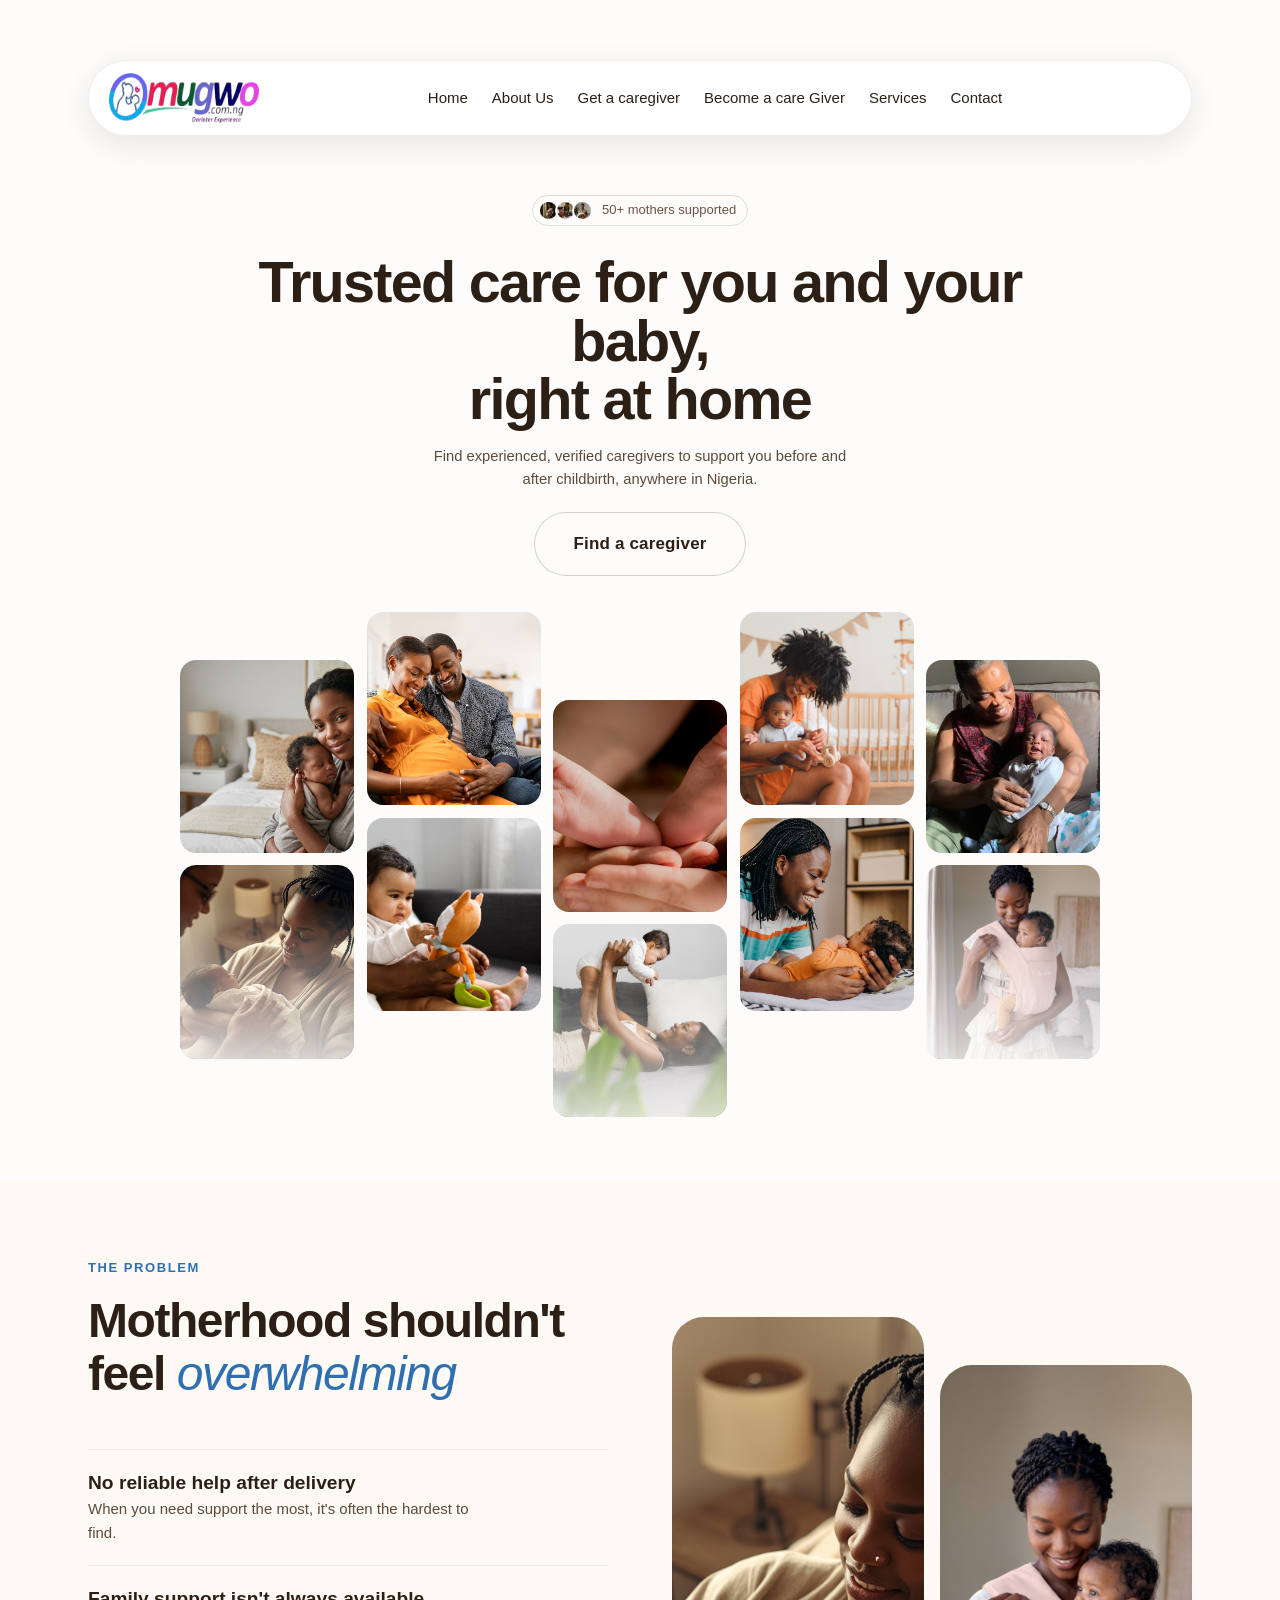
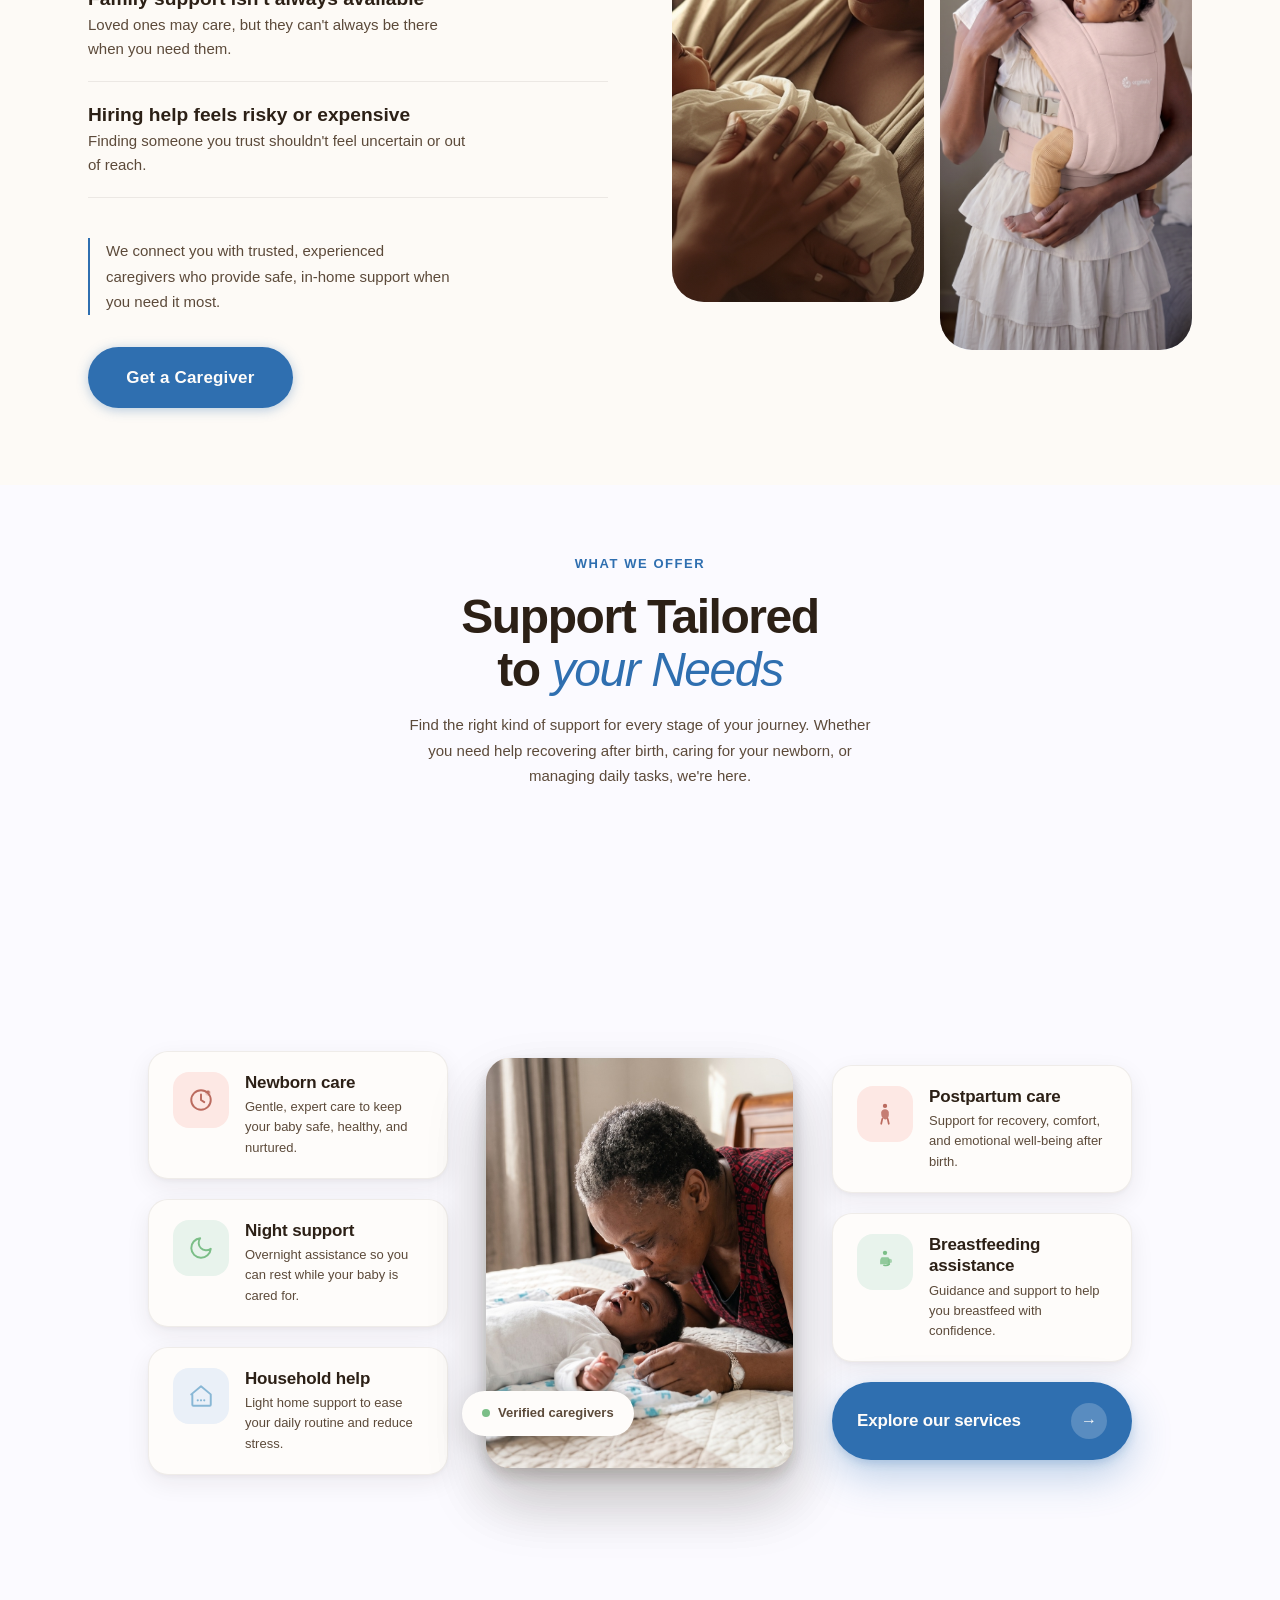
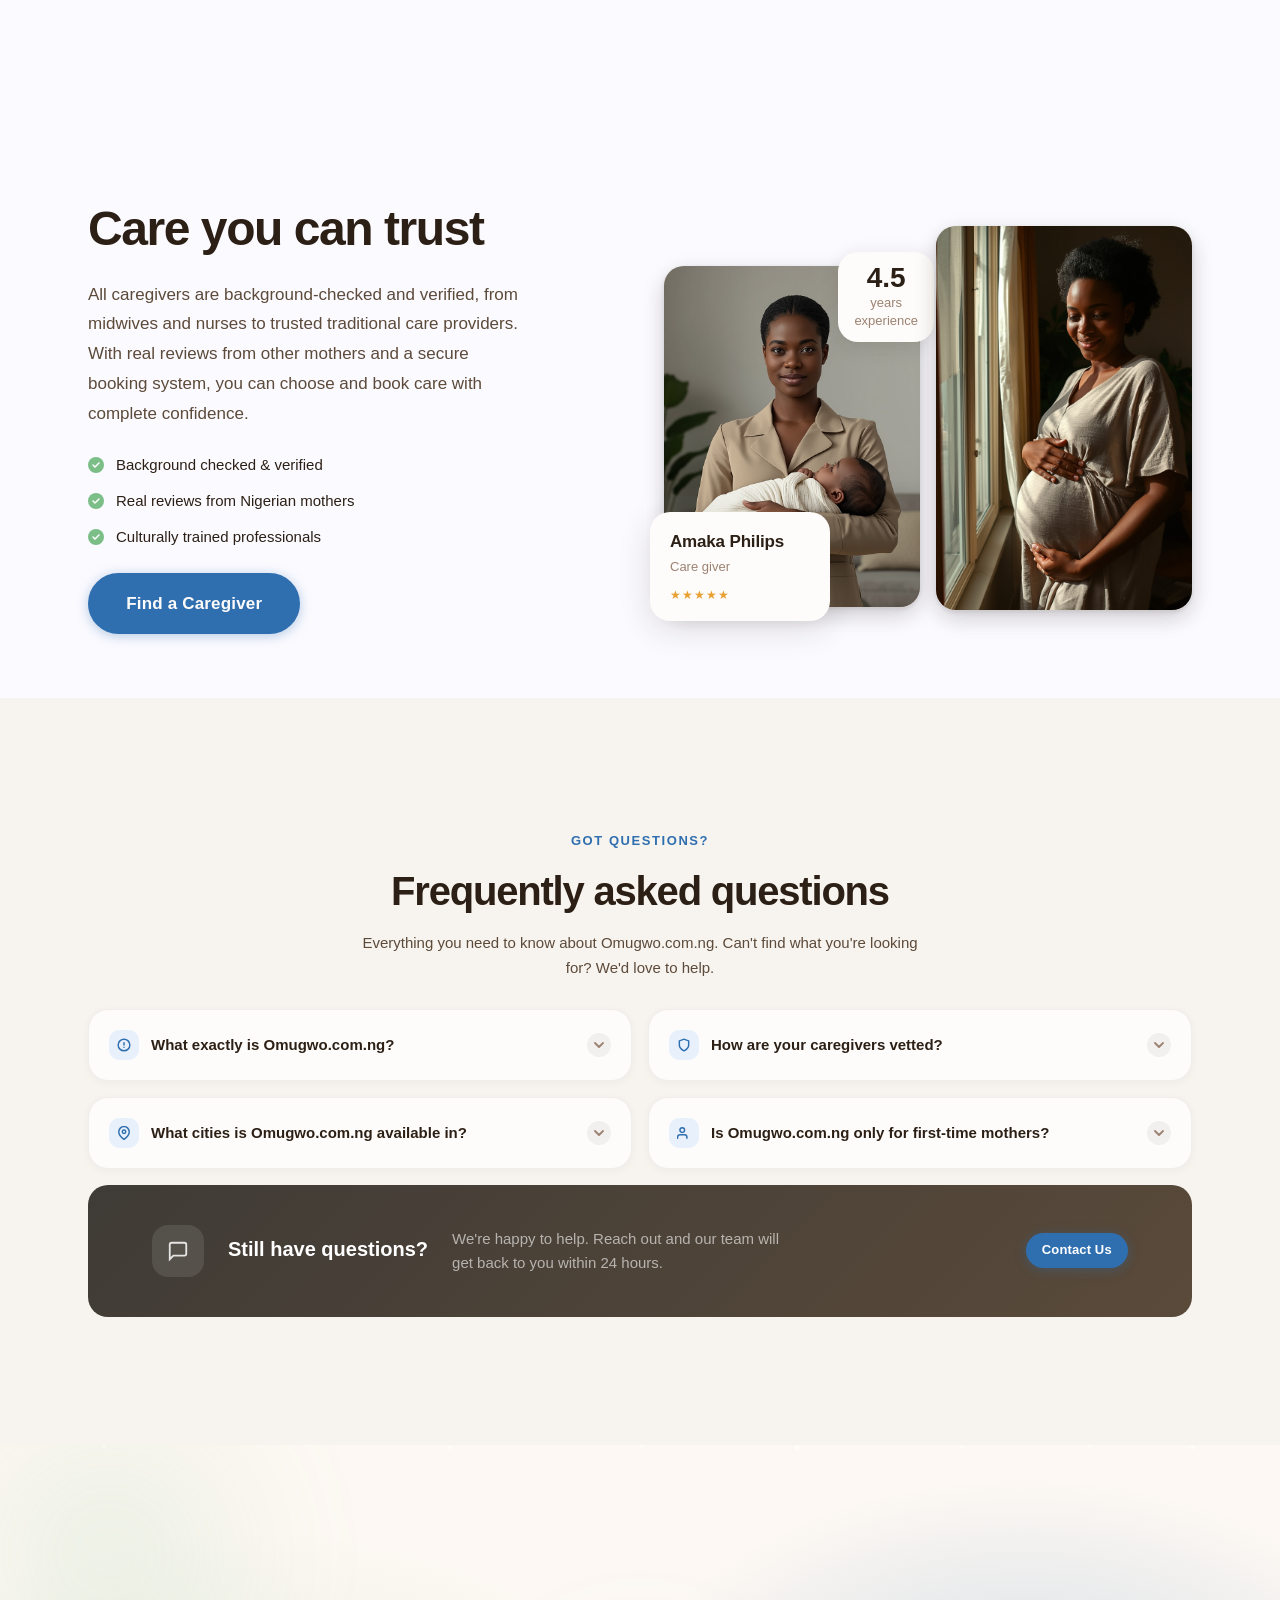
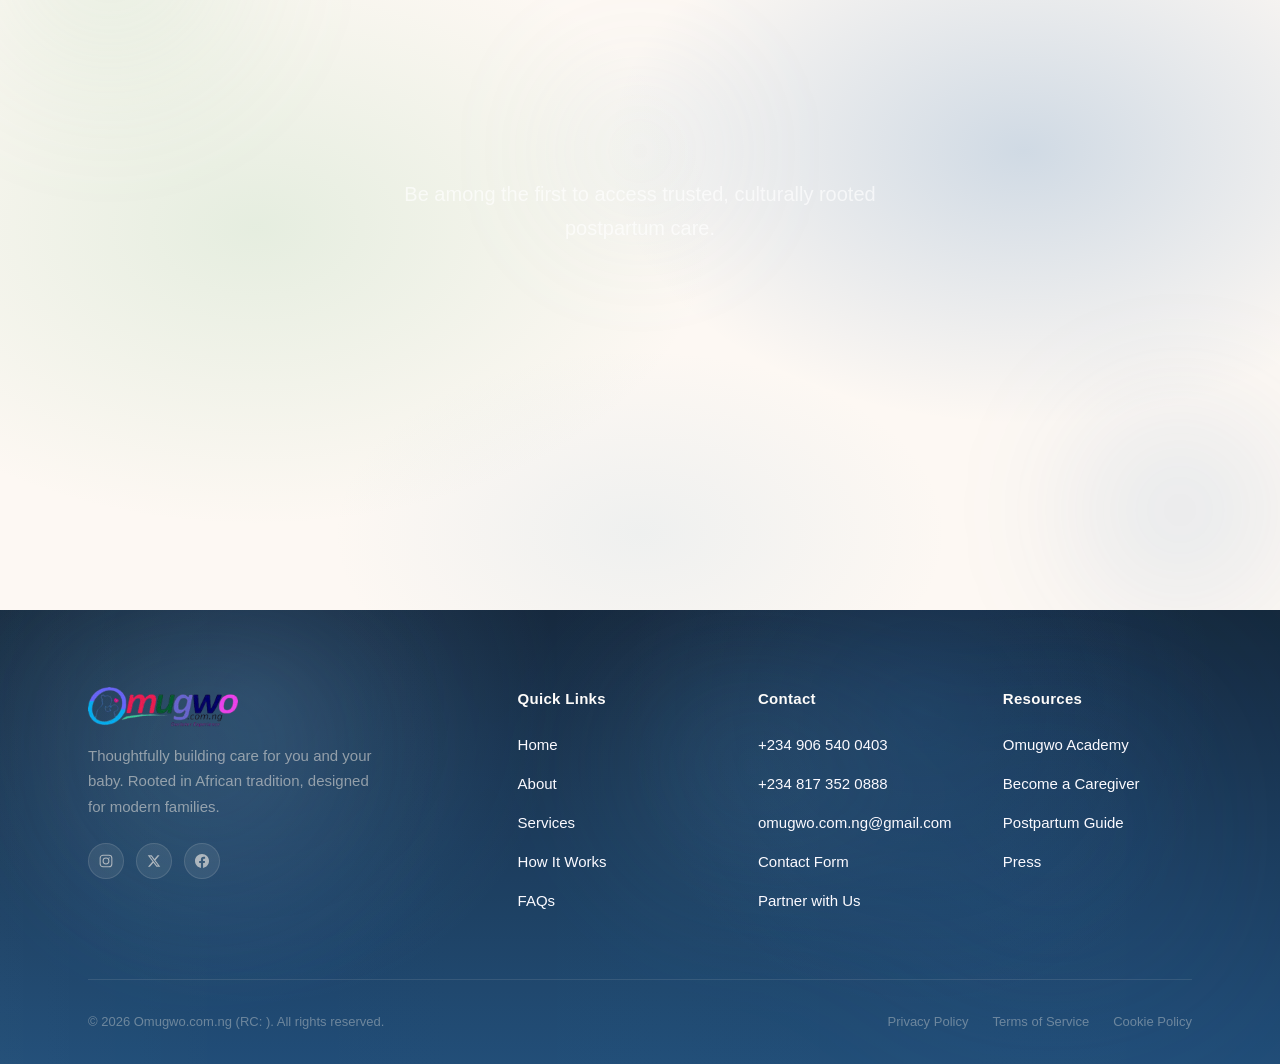
==== index.html @ b8b32320 "First deployment" ====
﻿<!DOCTYPE html>
<html lang="en">

<head>
  <meta charset="UTF-8">
  <meta name="viewport" content="width=device-width, initial-scale=1.0">
  <meta name="description"
    content="Omugwo.com.ng, Trusted postpartum care for Nigerian mothers. Find screened caregivers, access expert guidance, and receive the support you deserve after birth.">
  <title>Omugwo.com.ng, Trusted Postpartum Care, Right at Home</title>
  <link rel="stylesheet" href="css/style.css">
  <link rel="stylesheet" href="css/animations.css">
  <link rel="icon" type="image/svg+xml" href="assets\omugwofavicon-nobg.png">
</head>

<body>

  <!-- ============================================
     HERO, Full-bleed with floating pill nav
     ============================================ -->
  <section class="hero" id="home" aria-label="Hero">

    <!-- Floating pill navbar (lives inside hero) -->
    <nav class="nav" role="navigation" aria-label="Main navigation">
      <div class="container">
        <div class="nav__pill">

          <a href="index.html" class="nav__logo" aria-label="Omugwo.com.ng Home">
            <img src="assets\omugwologo-nobg.png" alt="" class="nav__logo-img" width="28" height="28">
          </a>
          <ul class="nav__links" role="list">
            <li><a href="index.html" class="nav__link">Home</a></li>
            <li><a href="about.html" class="nav__link">About Us</a></li>
            <li><a href="find-care.html" class="nav__link">Get a caregiver</a></li>
            <li><a href="caregiver.html" class="nav__link">Become a care Giver</a></li>
            <li><a href="services.html" class="nav__link">Services</a></li>
            <li><a href="contact.html" class="nav__link">Contact</a></li>
          </ul>
          
          <button class="nav__hamburger" aria-label="Toggle menu" aria-expanded="false">
            <span></span><span></span><span></span>
          </button>

        </div>
      </div>
    </nav>

    <!-- Mobile drawer -->
    <div class="nav__mobile" role="dialog" aria-label="Mobile navigation">
      <button class="nav__mobile-toggle" type="button" aria-label="Close menu">
        <span></span><span></span>
      </button>
      <a href="index.html" class="nav__mobile-logo" aria-label="Omugwo.com.ng Home">
        <img src="assets\omugwologo-nobg.png" alt="Omugwo.com.ng" class="nav__mobile-logo-img">
      </a>
      <ul role="list">
        <li><a href="index.html" class="nav__link">Home</a></li>
        <li><a href="about.html" class="nav__link">About Us</a></li>
        <li><a href="find-care.html" class="nav__link">Find Care</a></li>
        <li><a href="caregiver.html" class="nav__link">Become a care Giver</a></li>
        <li><a href="services.html" class="nav__link">Services</a></li>
        <li><a href="contact.html" class="nav__link">Contact</a></li>
      </ul>
      <div style="display:flex;flex-direction:column;gap:1rem;margin-top:auto;">
        <a href="find-care.html" class="btn btn--outline">Join Waitlist</a>
        <a href="find-care.html" class="btn btn--rust">Get Started</a>
      </div>
    </div>

    <!-- Hero copy and image collage -->
    <div class="hero__content">
      <div class="hero__trust reveal">
        <span class="hero__trust-avatars" aria-hidden="true">
          <img src="images/mother1.jpg" alt="">
          <img src="images/motherandchild1.jpg" alt="">
          <img src="images/midwife2.jpg" alt="">
        </span>
        <span>50+ mothers supported</span>
      </div>

      <h1 class="hero__headline reveal">
        Trusted care for you and your baby,<br>
        right at home
      </h1>

      <p class="hero__subtext reveal reveal-delay-1">
        Find experienced, verified caregivers to support you before and after childbirth, anywhere in Nigeria.
      </p>

      <div class="hero__actions reveal reveal-delay-2">
        <a href="find-care.html" class="btn btn--ghost-white btn--lg">Find a caregiver</a>
      </div>

      <div class="hero__collage reveal reveal-delay-3" aria-label="Omugwo care in action">
        <div class="hero__collage-column hero__collage-column--outer">
          <div class="hero__collage-card hero__collage-card--top">
            <img src="images/hero1.jpg" alt="Mother receiving support">
          </div>
          <div class="hero__collage-card hero__collage-card--fade">
            <img src="images/service3.jpg" alt="Newborn care">
          </div>
        </div>

        <div class="hero__collage-column">
          <div class="hero__collage-card">
            <img src="images/hero2.jpg" alt="Caregiver supporting a mother">
          </div>
          <div class="hero__collage-card">
            <img src="images/motherandchild2.jpg" alt="Mother and child at home">
          </div>
        </div>

        <div class="hero__collage-column hero__collage-column--centre">
          <div class="hero__collage-card hero__collage-card--main">
            <img src="images/hero3.jpg" alt="Mother with her caregiver">
          </div>
          <div class="hero__collage-card hero__collage-card--fade">
            <img src="images/motherandchild3.jpg" alt="Mother resting with her baby">
          </div>
        </div>

        <div class="hero__collage-column">
          <div class="hero__collage-card">
            <img src="images/hero4.jpg" alt="Caregiver offering guidance">
          </div>
          <div class="hero__collage-card">
            <img src="images/hero5.jpg" alt="Mother receiving postpartum care">
          </div>
        </div>

        <div class="hero__collage-column hero__collage-column--outer">
          <div class="hero__collage-card hero__collage-card--top">
            <img src="images/problem-4.jpg" alt="Mother and baby care">
          </div>
          <div class="hero__collage-card hero__collage-card--fade">
            <img src="images/problem-3.jpg" alt="Mother resting at home">
          </div>
        </div>
      </div>
    </div>

  </section>

  <!-- ============================================
     PROBLEM SECTION
     ============================================ -->
  <section class="problem" id="about" aria-label="The problem we solve">
    <div class="container">

      <div class="problem__inner">

        <!-- Left col: headline + pain points + CTA -->
        <div class="problem__left">
          <p class="problem__label reveal">The Problem</p>
          <h2 class="problem__headline reveal reveal-delay-1">
            Motherhood shouldn't feel <em>overwhelming</em>
          </h2>

          <ul class="problem__pain-list" role="list">
            <li class="problem__pain-item reveal reveal-delay-1">
              <div class="problem__pain-item-inner">
                <p class="problem__pain-title">No reliable help after delivery</p>
                <p class="problem__pain-text">When you need support the most, it's often the hardest to find.</p>
              </div>
            </li>
            <li class="problem__pain-item reveal reveal-delay-2">
              <div class="problem__pain-item-inner">
                <p class="problem__pain-title">Family support isn't always available</p>
                <p class="problem__pain-text">Loved ones may care, but they can't always be there when you need them.
                </p>
              </div>
            </li>
            <li class="problem__pain-item reveal reveal-delay-3">
              <div class="problem__pain-item-inner">
                <p class="problem__pain-title">Hiring help feels risky or expensive</p>
                <p class="problem__pain-text">Finding someone you trust shouldn't feel uncertain or out of reach.</p>
              </div>
            </li>
          </ul>

          <p class="problem__solution reveal reveal-delay-4">
            We connect you with trusted, experienced caregivers who provide safe, in-home support when you need it most.
          </p>

          <div class="reveal" style="margin-top: var(--space-8);">
            <a href="find-care.html" class="btn btn--primary btn--lg">Get a Caregiver</a>
          </div>
        </div>

        <!-- Right col: two portrait images side by side -->
        <div class="problem__images" aria-hidden="true">
          <div class="problem__img-wrap problem__img-wrap--1">
            <!--
            Replace with: <img src="images/problem-1.jpg" alt="" class="problem__img" />
            Photo tip: Mother with newborn, warm tones, portrait crop
          -->
            <div class="problem__img img-placeholder">
              <img src="images/service3.jpg" alt="" class="problem__img">
            </div>
          </div>
          <div class="problem__img-wrap problem__img-wrap--2">
            <!--
            Replace with: <img src="images/problem-2.jpg" alt="" class="problem__img" />
            Photo tip: Close-up of baby or caregiver, portrait crop
          -->
            <div class="problem__img img-placeholder">
              <img src="images/problem-3.jpg" alt="" class="problem__img">
            </div>
          </div>
        </div>

      </div>
    </div>
  </section>

  <!-- ============================================
     SERVICES SECTION, Sticky scroll reveal
     ============================================ -->
  <section class="svc" id="services" aria-label="Our services">

    <!-- Header scrolls away normally -->
    <div class="container">
      <div class="svc__header">
        <p class="svc__label reveal">What We Offer</p>
        <h2 class="svc__headline reveal reveal-delay-1">
          Support Tailored<br>to <em>your Needs</em>
        </h2>
        <p class="svc__subtext reveal reveal-delay-2">
          Find the right kind of support for every stage of your journey. Whether you need help recovering after birth,
          caring for your newborn, or managing daily tasks, we're here.
        </p>
      </div>
    </div>

    <!-- Sticky scroll zone, tall outer, pinned inner -->
    <div class="svc__scroll-outer">
      <div class="svc__scroll-inner">
        <div class="container">
          <div class="svc__body">

            <!-- Left service cards -->
            <div class="svc__col svc__col--left">

              <div class="svc-card" data-svc-index="1" style="--float-delay:0s; --float-duration:5.5s;">
                <div class="svc-card__icon-wrap" style="--icon-bg:#FDE8E4; --icon-color:#BB6B5F;">
                  <svg width="26" height="26" viewbox="0 0 24 24" fill="none" aria-hidden="true">
                    <circle cx="12" cy="12" r="9" stroke="currentColor" stroke-width="1.8"></circle>
                    <path d="M12 7v5l3 2" stroke="currentColor" stroke-width="1.8" stroke-linecap="round"
                      stroke-linejoin="round"></path>
                    <circle cx="18.5" cy="5.5" r="2.5" fill="currentColor" opacity="0.25"></circle>
                    <path d="M17.5 4.8c0-.6.4-1 1-1s1 .4 1 1-.4.8-1 .8" stroke="currentColor" stroke-width="1.2"
                      stroke-linecap="round"></path>
                  </svg>
                </div>
                <div class="svc-card__body">
                  <h3 class="svc-card__title">Newborn care</h3>
                  <p class="svc-card__text">Gentle, expert care to keep your baby safe, healthy, and nurtured.</p>
                </div>
              </div>

              <div class="svc-card" data-svc-index="3" style="--float-delay:1.2s; --float-duration:6.5s;">
                <div class="svc-card__icon-wrap" style="--icon-bg:#E8F3EC; --icon-color:#7BBE87;">
                  <svg width="26" height="26" viewbox="0 0 24 24" fill="none" aria-hidden="true">
                    <path d="M21 12.79A9 9 0 1 1 11.21 3 7 7 0 0 0 21 12.79z" stroke="currentColor" stroke-width="1.8"
                      stroke-linecap="round" stroke-linejoin="round"></path>
                  </svg>
                </div>
                <div class="svc-card__body">
                  <h3 class="svc-card__title">Night support</h3>
                  <p class="svc-card__text">Overnight assistance so you can rest while your baby is cared for.</p>
                </div>
              </div>

              <div class="svc-card" data-svc-index="5" style="--float-delay:0.6s; --float-duration:7s;">
                <div class="svc-card__icon-wrap" style="--icon-bg:#EAF0F8; --icon-color:#88B7D5;">
                  <svg width="26" height="26" viewbox="0 0 24 24" fill="none" aria-hidden="true">
                    <path d="M3 10.5L12 3l9 7.5V20a1 1 0 0 1-1 1H5a1 1 0 0 1-1-1V10.5z" stroke="currentColor"
                      stroke-width="1.8" stroke-linejoin="round"></path>
                    <circle cx="9" cy="16" r="1" fill="currentColor"></circle>
                    <circle cx="12" cy="16" r="1" fill="currentColor"></circle>
                    <circle cx="15" cy="16" r="1" fill="currentColor"></circle>
                  </svg>
                </div>
                <div class="svc-card__body">
                  <h3 class="svc-card__title">Household help</h3>
                  <p class="svc-card__text">Light home support to ease your daily routine and reduce stress.</p>
                </div>
              </div>

            </div>

            <!-- Centre image -->
            <div class="svc__centre" data-svc-index="0">
              <div class="svc__img-wrap">
                <!--
                Replace with: <img src="images/services-centre.jpg" alt="Mother holding newborn" class="svc__img" />
              -->
                <div class="svc__img img-placeholder">
                  <img src="images/service2.jpg" alt="Mother holding newborn" class="svc__img">
                </div>
                <div class="svc__badge svc__badge--bottom" aria-hidden="true">
                  <span class="svc__badge-dot"></span>
                  <span class="svc__badge-label">Verified caregivers</span>
                </div>
              </div>
            </div>

            <!-- Right service cards -->
            <div class="svc__col svc__col--right">

              <div class="svc-card" data-svc-index="2" style="--float-delay:0.4s; --float-duration:6s;">
                <div class="svc-card__icon-wrap" style="--icon-bg:#FDE8E4; --icon-color:#BB6B5F;">
                  <svg width="26" height="26" viewbox="0 0 24 24" fill="none" aria-hidden="true">
                    <circle cx="12" cy="4.5" r="2" fill="currentColor"></circle>
                    <path d="M12 7.5c-2 0-3.5 1.2-3.5 3v1.5c0 2.5 1.5 4.5 3.5 5s3.5-2 3.5-4.5V10.5c0-1.8-1.5-3-3.5-3z"
                      fill="currentColor" opacity="0.85"></path>
                    <path d="M9.5 16.5 8.5 21M14.5 16.5 15.5 21" stroke="currentColor" stroke-width="1.6"
                      stroke-linecap="round"></path>
                  </svg>
                </div>
                <div class="svc-card__body">
                  <h3 class="svc-card__title">Postpartum care</h3>
                  <p class="svc-card__text">Support for recovery, comfort, and emotional well-being after birth.</p>
                </div>
              </div>

              <div class="svc-card" data-svc-index="4" style="--float-delay:1.8s; --float-duration:5.8s;">
                <div class="svc-card__icon-wrap" style="--icon-bg:#E8F3EC; --icon-color:#7BBE87;">
                  <svg width="26" height="26" viewbox="0 0 24 24" fill="none" aria-hidden="true">
                    <circle cx="12" cy="3.5" r="2" fill="currentColor"></circle>
                    <path d="M9 7.5c0 0-1.5 1-1.5 3.5v3h9V11c0-2.5-1.5-3.5-1.5-3.5H9z" fill="currentColor"
                      opacity="0.8"></path>
                    <circle cx="16.5" cy="11" r="2" fill="currentColor" opacity="0.6"></circle>
                    <path d="M16 14c-1 1-3 1.5-5 1" stroke="currentColor" stroke-width="1.5" stroke-linecap="round">
                    </path>
                  </svg>
                </div>
                <div class="svc-card__body">
                  <h3 class="svc-card__title">Breastfeeding assistance</h3>
                  <p class="svc-card__text">Guidance and support to help you breastfeed with confidence.</p>
                </div>
              </div>

              <!-- CTA card -->
              <div class="svc-card svc-card--cta" data-svc-index="6" style="--float-delay:0.9s; --float-duration:6.2s;">
                <a href="services.html" class="svc-card__cta-link">
                  <span class="svc-card__cta-text">Explore our services</span>
                  <span class="svc-card__cta-arrow" aria-hidden="true">→</span>
                </a>
              </div>

            </div>

          </div>
        </div>
      </div>
    </div>

  </section>

  <!-- ============================================
     TRUST SECTION
     ============================================ -->
  <section class="trust" aria-label="Care you can trust">
    <div class="container">
      <div class="trust__inner">

        <!-- Left: text -->
        <div class="trust__left">
          <h2 class="trust__headline reveal">
            Care you can trust
          </h2>
          <p class="trust__text reveal reveal-delay-1">
            All caregivers are background-checked and verified, from midwives and nurses to trusted traditional care
            providers. With real reviews from other mothers and a secure booking system, you can choose and book care
            with complete confidence.
          </p>
          <div class="trust__checks reveal reveal-delay-2">
            <div class="trust__check">
              <span class="trust__check-icon" aria-hidden="true">
                <svg width="16" height="16" viewbox="0 0 16 16" fill="none">
                  <circle cx="8" cy="8" r="8" fill="#7BBE87"></circle>
                  <path d="M5 8l2 2 4-4" stroke="#fff" stroke-width="1.5" stroke-linecap="round"
                    stroke-linejoin="round"></path>
                </svg>
              </span>
              Background checked &amp; verified
            </div>
            <div class="trust__check">
              <span class="trust__check-icon" aria-hidden="true">
                <svg width="16" height="16" viewbox="0 0 16 16" fill="none">
                  <circle cx="8" cy="8" r="8" fill="#7BBE87"></circle>
                  <path d="M5 8l2 2 4-4" stroke="#fff" stroke-width="1.5" stroke-linecap="round"
                    stroke-linejoin="round"></path>
                </svg>
              </span>
              Real reviews from Nigerian mothers
            </div>
            <div class="trust__check">
              <span class="trust__check-icon" aria-hidden="true">
                <svg width="16" height="16" viewbox="0 0 16 16" fill="none">
                  <circle cx="8" cy="8" r="8" fill="#7BBE87"></circle>
                  <path d="M5 8l2 2 4-4" stroke="#fff" stroke-width="1.5" stroke-linecap="round"
                    stroke-linejoin="round"></path>
                </svg>
              </span>
              Culturally trained professionals
            </div>
          </div>
          <div class="reveal reveal-delay-3">
            <a href="services.html" class="btn btn--primary btn--lg">Find a Caregiver</a>
          </div>
        </div>

        <!-- Right: two staggered portrait photos with floating cards -->
        <div class="trust__photos" aria-hidden="true">

          <!-- Image 1: tall, caregiver portrait, slightly lower -->
          <div class="trust__photo-wrap trust__photo-wrap--1 reveal">
            <!--
            Replace with: <img src="images/trust-caregiver.jpg" alt="" class="trust__photo" />
            Ideal: close portrait of a smiling caregiver, warm neutral background
          -->
            <div class="trust__photo img-placeholder">
              <img src="images/midwife2.jpg" alt="" class="trust__photo">
            </div>

            <!-- Experience badge, top right corner -->
            <div class="trust__badge trust__badge--exp">
              <span class="trust__badge-num">4.5</span>
              <span class="trust__badge-line">years</span>
              <span class="trust__badge-line">experience</span>
            </div>

            <!-- Name card, bottom -->
            <div class="trust__name-card">
              <p class="trust__name-card-name">Amaka Philips</p>
              <p class="trust__name-card-role">Care giver</p>
              <div class="trust__name-card-stars" aria-label="5 stars">★★★★★</div>
            </div>
          </div>

          <!-- Image 2: shorter, mother portrait, slightly higher, offset right -->
          <div class="trust__photo-wrap trust__photo-wrap--2 reveal reveal-delay-1">
            <!--
            Replace with: <img src="images/trust-mother.jpg" alt="" class="trust__photo" />
            Ideal: mother with newborn, warm bedroom/home setting
          -->
            <div class="trust__photo img-placeholder" style="background: linear-gradient(160deg, #D4C5B5, #B8A898);">
              <img src="images/mother1.jpg" alt="" class="trust__photo">
            </div>
          </div>

        </div>

      </div>
    </div>
  </section>

  <!-- ============================================
     FAQ SECTION
     ============================================ -->
  <section class="faq" id="faq" aria-label="Frequently asked questions">
    <div class="container">

      <div class="faq__header">
        <p class="faq__eyebrow reveal">Got Questions?</p>
        <h2 class="faq__headline reveal reveal-delay-1">Frequently asked questions</h2>
        <p class="faq__intro reveal reveal-delay-2">Everything you need to know about Omugwo.com.ng. Can't find what
          you're
          looking for? We'd love to help.</p>
      </div>

      <div class="faq__grid">

        <div class="faq__item reveal" role="listitem">
          <button class="faq__question" aria-expanded="false">
            <span class="faq__q-icon" aria-hidden="true">
              <svg width="14" height="14" viewbox="0 0 24 24" fill="none" stroke="currentColor" stroke-width="2.5"
                stroke-linecap="round">
                <circle cx="12" cy="12" r="10"></circle>
                <path d="M12 8v4M12 16h.01"></path>
              </svg>
            </span>
            <span>What exactly is Omugwo.com.ng?</span>
            <span class="faq__chevron" aria-hidden="true">
              <svg width="12" height="12" viewbox="0 0 12 12" fill="none">
                <path d="M2 4L6 8L10 4" stroke="currentColor" stroke-width="1.8" stroke-linecap="round"
                  stroke-linejoin="round"></path>
              </svg>
            </span>
          </button>
          <div class="faq__answer">
            <div class="faq__answer-inner">
              <p>Omugwo.com.ng is a marketplace platform connecting new mothers in Nigeria with vetted, trained
                postpartum
                caregivers. Drawing from the traditional Igbo practice, where family comes to support a new mother, we
                modernize and formalize that care for today's families.</p>
            </div>
          </div>
        </div>

        <div class="faq__item reveal reveal-delay-1" role="listitem">
          <button class="faq__question" aria-expanded="false">
            <span class="faq__q-icon" aria-hidden="true">
              <svg width="14" height="14" viewbox="0 0 24 24" fill="none" stroke="currentColor" stroke-width="2.5"
                stroke-linecap="round">
                <path d="M12 22s8-4 8-10V5l-8-3-8 3v7c0 6 8 10 8 10z"></path>
              </svg>
            </span>
            <span>How are your caregivers vetted?</span>
            <span class="faq__chevron" aria-hidden="true">
              <svg width="12" height="12" viewbox="0 0 12 12" fill="none">
                <path d="M2 4L6 8L10 4" stroke="currentColor" stroke-width="1.8" stroke-linecap="round"
                  stroke-linejoin="round"></path>
              </svg>
            </span>
          </button>
          <div class="faq__answer">
            <div class="faq__answer-inner">
              <p>All caregivers undergo background checks, identity verification, health screenings, and complete our
                Omugwo.com.ng Academy training programme. We assess cultural competency, newborn care skills, and
                emotional
                intelligence before any caregiver is listed.</p>
            </div>
          </div>
        </div>

        <div class="faq__item reveal reveal-delay-2" role="listitem">
          <button class="faq__question" aria-expanded="false">
            <span class="faq__q-icon" aria-hidden="true">
              <svg width="14" height="14" viewbox="0 0 24 24" fill="none" stroke="currentColor" stroke-width="2.5"
                stroke-linecap="round">
                <path d="M21 10c0 7-9 13-9 13s-9-6-9-13a9 9 0 0 1 18 0z"></path>
                <circle cx="12" cy="10" r="3"></circle>
              </svg>
            </span>
            <span>What cities is Omugwo.com.ng available in?</span>
            <span class="faq__chevron" aria-hidden="true">
              <svg width="12" height="12" viewbox="0 0 12 12" fill="none">
                <path d="M2 4L6 8L10 4" stroke="currentColor" stroke-width="1.8" stroke-linecap="round"
                  stroke-linejoin="round"></path>
              </svg>
            </span>
          </button>
          <div class="faq__answer">
            <div class="faq__answer-inner">
              <p>We are currently launching in Port Harcourt. Abuja and Lagos coming soon. 
                 Join the waitlist and select your city, we'll notify you the moment we expand to your area.</p>
            </div>
          </div>
        </div>

        <div class="faq__item reveal reveal-delay-1" role="listitem">
          <button class="faq__question" aria-expanded="false">
            <span class="faq__q-icon" aria-hidden="true">
              <svg width="14" height="14" viewbox="0 0 24 24" fill="none" stroke="currentColor" stroke-width="2.5"
                stroke-linecap="round">
                <path d="M17 21v-2a4 4 0 0 0-4-4H5a4 4 0 0 0-4 4v2"></path>
                <circle cx="9" cy="7" r="4"></circle>
              </svg>
            </span>
            <span>Is Omugwo.com.ng only for first-time mothers?</span>
            <span class="faq__chevron" aria-hidden="true">
              <svg width="12" height="12" viewbox="0 0 12 12" fill="none">
                <path d="M2 4L6 8L10 4" stroke="currentColor" stroke-width="1.8" stroke-linecap="round"
                  stroke-linejoin="round"></path>
              </svg>
            </span>
          </button>
          <div class="faq__answer">
            <div class="faq__answer-inner">
              <p>Not at all. Every mother deserves postpartum support. Our caregivers serve families welcoming their
                first child through their fifth, tailoring support to your specific situation.</p>
            </div>
          </div>
        </div>

        <!-- Contact CTA card -->
        <div class="faq__contact-card reveal reveal-delay-3">
          <div class="faq__contact-icon" aria-hidden="true">
            <svg width="22" height="22" viewbox="0 0 24 24" fill="none" stroke="currentColor" stroke-width="2"
              stroke-linecap="round">
              <path d="M21 15a2 2 0 0 1-2 2H7l-4 4V5a2 2 0 0 1 2-2h14a2 2 0 0 1 2 2z"></path>
            </svg>
          </div>
          <p class="faq__contact-title">Still have questions?</p>
          <p class="faq__contact-sub">We're happy to help. Reach out and our team will get back to you within 24 hours.
          </p>
          <a href="contact.html" class="btn btn--primary btn--sm">Contact Us</a>
        </div>

      </div>
    </div>
  </section>

  <!-- ============================================
     CTA SECTION
     ============================================ -->
  <section class="cta" id="waitlist" aria-label="Join the waitlist">
    <!-- Animated background layers -->
    <div class="cta__bg" aria-hidden="true"></div>
    <div class="cta__orb cta__orb--1" aria-hidden="true"></div>
    <div class="cta__orb cta__orb--2" aria-hidden="true"></div>
    <div class="cta__orb cta__orb--3" aria-hidden="true"></div>
    <!-- Floating particles -->
    <div class="cta__particles" aria-hidden="true">
      <span class="cta__particle"></span><span class="cta__particle"></span>
      <span class="cta__particle"></span><span class="cta__particle"></span>
      <span class="cta__particle"></span><span class="cta__particle"></span>
      <span class="cta__particle"></span><span class="cta__particle"></span>
    </div>

    <div class="container cta__inner">
      <p class="cta__subtext reveal reveal-delay-2">
        Be among the first to access trusted, culturally rooted postpartum care.
      </p>

    </div>
  </section>

  <!-- ============================================
     FOOTER
     ============================================ -->
  <footer class="footer" role="contentinfo">
    <div class="container">
      <div class="footer__top">
        <div class="footer__brand">
          <div class="footer__logo">
            <img src="assets\omugwologo-nobg.png" alt="" width="150" height="40" class="footer__logo-img">
            <span class="footer__logo-text"></span>
          </div>
          <p>Thoughtfully building care for you and your baby. Rooted in African tradition, designed for modern
            families.</p>
          <div class="footer__social" aria-label="Social media links">
            <a href="https://instagram.com/Omugwo.com.ng" class="footer__social-link" aria-label="Instagram"
              target="_blank" rel="noopener">
              <svg width="14" height="14" viewbox="0 0 24 24" fill="none" stroke="currentColor" stroke-width="1.8"
                stroke-linecap="round" stroke-linejoin="round">
                <rect x="2" y="2" width="20" height="20" rx="5"></rect>
                <circle cx="12" cy="12" r="5"></circle>
                <circle cx="17.5" cy="6.5" r="1" fill="currentColor" stroke="none"></circle>
              </svg>
            </a>
            <a href="https://twitter.com/Omugwo.com.ng" class="footer__social-link" aria-label="Twitter / X"
              target="_blank" rel="noopener">
              <svg width="14" height="14" viewbox="0 0 24 24" fill="currentColor">
                <path
                  d="M18.244 2.25h3.308l-7.227 8.26 8.502 11.24H16.17l-5.214-6.817L4.99 21.75H1.68l7.73-8.835L1.254 2.25H8.08l4.713 6.231zm-1.161 17.52h1.833L7.084 4.126H5.117z">
                </path>
              </svg>
            </a>
            <a href="https://facebook.com/Omugwo.com.ng" class="footer__social-link" aria-label="Facebook"
              target="_blank" rel="noopener">
              <svg width="14" height="14" viewbox="0 0 24 24" fill="currentColor">
                <path
                  d="M24 12.073c0-6.627-5.373-12-12-12s-12 5.373-12 12c0 5.99 4.388 10.954 10.125 11.854v-8.385H7.078v-3.47h3.047V9.43c0-3.007 1.792-4.669 4.533-4.669 1.312 0 2.686.235 2.686.235v2.953H15.83c-1.491 0-1.956.925-1.956 1.874v2.25h3.328l-.532 3.47h-2.796v8.385C19.612 23.027 24 18.062 24 12.073z">
                </path>
              </svg>
            </a>
          </div>
        </div>
        <div>
          <p class="footer__col-title">Quick Links</p>
          <ul class="footer__links" role="list">
            <li><a href="index.html" class="footer__link">Home</a></li>
            <li><a href="#about" class="footer__link">About</a></li>
            <li><a href="services.html" class="footer__link">Services</a></li>
            <li><a href="#how-it-works" class="footer__link">How It Works</a></li>
            <li><a href="#faq" class="footer__link">FAQs</a></li>
          </ul>
        </div>

        <div>
          <p class="footer__col-title">Contact</p>
          <ul class="footer__links" role="list">
            <li><a href="tel:+2349065400403" class="footer__link">+234 906 540 0403</a></li>
            <li><a href="tel:+234 817 352 0888" class="footer__link">+234 817 352 0888</a></li>
            <li><a href="mailto:omugwo.com.ng@gmail.com" class="footer__link">omugwo.com.ng@gmail.com</a></li>
            <li><a href="contact.html" class="footer__link">Contact Form</a></li>
            <li><a href="contact.html" class="footer__link">Partner with Us</a></li>
          </ul>
        </div>

        <div>
          <p class="footer__col-title">Resources</p>
          <ul class="footer__links" role="list">
            <li><a href="coming-soon.html" class="footer__link">Omugwo Academy</a></li>
            <li><a href="caregiver.html" class="footer__link">Become a Caregiver</a></li>
            <li><a href="services.html" class="footer__link">Postpartum Guide</a></li>
            <li><a href="coming-soon.html" class="footer__link">Press</a></li>
          </ul>
        </div>

      </div>

      <div class="footer__bottom">
        <p class="footer__copy">&copy; 2026 Omugwo.com.ng (RC: ). All rights reserved.</p>
        <nav class="footer__legal" aria-label="Legal">
          <a href="coming-soon.html">Privacy Policy</a>
          <a href="coming-soon.html">Terms of Service</a>
          <a href="coming-soon.html">Cookie Policy</a>
        </nav>
      </div>
    </div>
  </footer>

  <script src="js/main.js"></script>
</body>

</html>
---- css/style.css ----
/* ============================================
   Omugwo.com.ng — Design System & Global Styles
   ============================================ */

@import url("../css2");

/* ── Tokens ── */
:root {
  /* Brand Colors */
  --rust: #2f6fb0;
  --rust-light: #5b91c5;
  --rust-dark: #24537f;
  --rust-pale: #e8f1fb;
  --rust-muted: #b9d0e5;

  --sage: #7a9e7e;
  --sage-light: #a8c5ac;
  --sage-pale: #edf3ee;

  --earth: #2c2016;
  --earth-mid: #4a3728;
  --earth-soft: #6b5244;

  --cream: #fdf8f3;
  --cream-dark: #f5ede3;
  --white: #fefcfa;

  --text-primary: #1e1510;
  --text-secondary: #5c4a3a;
  --text-muted: #9c8272;
  --text-on-dark: #fdf5ec;

  /* Type Scale */
  --font-display: "Inter", -apple-system, sans-serif;
  --font-display2: "Inter", -apple-system, sans-serif;
  --font-body: "Inter", -apple-system, sans-serif;

  --text-xs: clamp(0.75rem, 1.5vw, 0.813rem);
  --text-sm: clamp(0.875rem, 1.8vw, 0.938rem);
  --text-base: clamp(1rem, 2vw, 1.063rem);
  --text-md: clamp(1.125rem, 2.2vw, 1.25rem);
  --text-lg: clamp(1.25rem, 2.5vw, 1.5rem);
  --text-xl: clamp(1.5rem, 3vw, 2rem);
  --text-2xl: clamp(2rem, 3.5vw, 2.5rem);
  --text-3xl: clamp(2.5rem, 5vw, 3.75rem);
  --text-4xl: clamp(3rem, 6vw, 5rem);

  /* Spacing */
  --space-1: 0.25rem;
  --space-2: 0.5rem;
  --space-3: 0.75rem;
  --space-4: 1rem;
  --space-5: 1.25rem;
  --space-6: 1.5rem;
  --space-8: 2rem;
  --space-10: 2.5rem;
  --space-12: 3rem;
  --space-16: 4rem;
  --space-20: 5rem;
  --space-24: 6rem;
  --space-32: 8rem;
  --space-40: 15rem;
  --space-50: 20rem;

  /* Radius */
  --radius-sm: 6px;
  --radius-md: 12px;
  --radius-lg: 20px;
  --radius-xl: 32px;
  --radius-oval: 70px;
  --radius-full: 9999px;

  /* Shadows */
  --shadow-sm:
    0 1px 3px rgba(44, 32, 22, 0.08), 0 1px 2px rgba(44, 32, 22, 0.04);
  --shadow-md:
    0 4px 16px rgba(44, 32, 22, 0.1), 0 2px 6px rgba(44, 32, 22, 0.06);
  --shadow-lg:
    0 12px 40px rgba(44, 32, 22, 0.12), 0 4px 12px rgba(44, 32, 22, 0.06);
  --shadow-xl:
    0 24px 64px rgba(44, 32, 22, 0.14), 0 8px 24px rgba(44, 32, 22, 0.08);

  /* Layout */
  --container: 1200px;
  --container-wide: 1400px;
  --page-gutter: clamp(1rem, 4vw, 3rem);
  --nav-height: 72px;

  /* Transitions */
  --ease-out-quart: cubic-bezier(0.25, 1, 0.5, 1);
  --ease-in-out: cubic-bezier(0.4, 0, 0.2, 1);
  --transition-fast: 150ms var(--ease-out-quart);
  --transition-base: 300ms var(--ease-out-quart);
  --transition-slow: 500ms var(--ease-out-quart);
}

/* ── Reset ── */
*,
*::before,
*::after {
  box-sizing: border-box;
  margin: 0;
  padding: 0;
}
html {
  scroll-behavior: smooth;
  -webkit-text-size-adjust: 100%;
  width: 100%;
  overflow-x: hidden;
}
body {
  font-family: var(--font-body);
  font-size: var(--text-base);
  color: var(--text-primary);
  background: var(--cream);
  line-height: 1.6;
  overflow-x: hidden;
  width: 100%;
}
img,
svg {
  display: block;
  max-width: 100%;
}
a {
  color: inherit;
  text-decoration: none;
}
button {
  cursor: pointer;
  border: none;
  background: none;
  font: inherit;
}
ul,
ol {
  list-style: none;
}
input,
textarea {
  font: inherit;
}

/* ── Utilities ── */
.container {
  width: 100%;
  max-width: var(--container);
  margin-inline: auto;
  padding-inline: var(--page-gutter);
}

.container--wide {
  max-width: var(--container-wide);
}

.sr-only {
  position: absolute;
  width: 1px;
  height: 1px;
  padding: 0;
  margin: -1px;
  overflow: hidden;
  clip: rect(0, 0, 0, 0);
  white-space: nowrap;
  border: 0;
}

/* ── Scroll animation base ── */
.reveal {
  opacity: 0;
  transform: translateY(28px);
  transition:
    opacity 0.7s var(--ease-out-quart),
    transform 0.7s var(--ease-out-quart);
}
.reveal.visible {
  opacity: 1;
  transform: translateY(0);
}
.reveal-delay-1 {
  transition-delay: 100ms;
}
.reveal-delay-2 {
  transition-delay: 200ms;
}
.reveal-delay-3 {
  transition-delay: 300ms;
}
.reveal-delay-4 {
  transition-delay: 400ms;
}

/* ============================================
   NAVIGATION — Floating pill style
   ============================================ */
.nav {
  position: absolute;
  top: var(--space-10);
  left: 0;
  right: 0;
  z-index: 100;
  transition: top 0.3s ease;
}
/* When hero is scrolled past, nav becomes fixed */
.nav.nav--fixed {
  position: fixed;
  top: var(--space-4);
}
.nav__pill {
  display: flex;
  align-items: center;
  justify-content: space-between;
  backdrop-filter: blur(12px) saturate(180%);
  -webkit-backdrop-filter: blur(12px) saturate(180%);
  background: rgba(255, 255, 255, 0.1);
  border-radius: var(--radius-full);
  padding: var(--space-3) var(--space-5);
  box-shadow: 0 4px 24px rgba(0, 0, 0, 0.08);
  transition: all 0.4s var(--ease-out-quart);
}

.nav.nav--fixed .nav__pill {
  background: rgba(253, 248, 243, 0.94);
  box-shadow: 0 8px 32px rgba(0, 0, 0, 0.12);
}

/* Content Sensitivity via mix-blend-mode */
.nav__logo,
.nav__links,
.nav__logo-text,
.nav__link {
  mix-blend-mode: normal;
  color: #ffffff !important;
}

.nav.nav--fixed:not(.nav--page) .nav__logo-text,
.nav.nav--fixed:not(.nav--page) .nav__link {
  color: var(--earth) !important;
}

.nav.nav--fixed.nav--page .nav__logo-text,
.nav.nav--fixed.nav--page .nav__link {
  color: var(--earth) !important;
}

/* .nav__logo-img {
  mix-blend-mode: diffenrence;
  filter: brightness(0) invert(1);
} */

.nav__logo {
  display: flex;
  align-items: center;
  gap: var(--space-2);
  flex-shrink: 0;
}
.nav__logo-img {
  width: 150px;
  height: 50px;
}
.nav__logo-text {
  font-family: var(--font-display);
  font-size: var(--text-md);
  font-weight: 600;
  color: var(--text-on-dark);
  letter-spacing: -0.02em;
}
.nav__links {
  display: flex;
  align-items: center;
  gap: var(--space-6);
  margin: 0 auto;
  padding: 0 var(--space-8);
}
.nav__link {
  font-size: var(--text-sm);
  font-weight: 500;
  transition: opacity var(--transition-fast);
  white-space: nowrap;
}
.nav__link:hover {
  opacity: 0.7;
}
.nav__actions {
  flex-shrink: 0;
}

.nav__hamburger {
  display: none;
  flex-direction: column;
  gap: 5px;
  padding: var(--space-2);
}
.nav__hamburger span {
  display: block;
  width: 22px;
  height: 2px;
  background: #fff;
  mix-blend-mode: difference;
  border-radius: var(--radius-full);
}
.nav__mobile {
  display: none;
  position: fixed;
  top: 0;
  left: 0;
  right: 0;
  bottom: 0;
  background: var(--cream);
  padding: var(--space-20) var(--space-6) var(--space-8);
  flex-direction: column;
  gap: var(--space-6);
  z-index: 99;
}
.nav__mobile.open {
  display: flex;
}

.nav__mobile .nav__link {
  color: var(--earth) !important;
}

.nav__mobile-logo {
  display: inline-flex;
  align-items: center;
  width: fit-content;
}

.nav__mobile-logo-img {
  width: 150px;
  height: auto;
}

.nav__mobile-toggle {
  position: absolute;
  top: var(--space-5);
  right: var(--space-5);
  width: 40px;
  height: 40px;
  display: grid;
  place-items: center;
  border-radius: var(--radius-full);
  background: var(--cream-dark);
}

.nav__mobile-toggle span {
  position: absolute;
  width: 20px;
  height: 2px;
  background: var(--earth);
  border-radius: var(--radius-full);
}

.nav__mobile-toggle span:first-child {
  transform: rotate(45deg);
}

.nav__mobile-toggle span:last-child {
  transform: rotate(-45deg);
}

/* ============================================
   BUTTONS
   ============================================ */
.btn {
  display: inline-flex;
  align-items: center;
  gap: var(--space-2);
  padding: 0.75em 1.75em;
  border-radius: var(--radius-full);
  font-size: var(--text-sm);
  font-weight: 600;
  letter-spacing: 0.01em;
  transition:
    transform var(--transition-fast),
    box-shadow var(--transition-fast),
    background var(--transition-fast);
  white-space: nowrap;
}
.btn:hover {
  transform: translateY(-1px);
}
.btn--primary {
  background: var(--rust);
  color: var(--white);
  box-shadow: 0 2px 12px rgba(47, 111, 176, 0.35);
}
.btn--primary:hover {
  background: var(--rust-dark);
  box-shadow: 0 4px 20px rgba(47, 111, 176, 0.45);
}
.btn--outline {
  background: transparent;
  color: var(--rust);
  border: 1.5px solid var(--rust);
}
.btn--earth {
  background: var(--earth);
  color: var(--text-on-dark);
}
.btn--lg {
  padding: 1em 2.25em;
  font-size: var(--text-base);
}
.btn--sm {
  padding: 0.55em 1.25em;
  font-size: var(--text-xs);
}

/* ============================================
   HERO — Full-bleed background image
   ============================================ */
.hero {
  position: relative;
  min-height: 100svh;
  display: flex;
  flex-direction: column;
  overflow: hidden;
  background: var(--earth);
}

/* ── Slider ── */
.hero__slider {
  position: absolute;
  inset: 0;
  z-index: 0;
}
.hero__slide {
  position: absolute;
  inset: 0;
  opacity: 0;
  transition: opacity 1.2s var(--ease-in-out);
}
.hero__slide--active {
  opacity: 1;
}

.hero__slide-img {
  width: 100%;
  height: 100%;
  object-fit: cover;
  object-position: center top;
  /* Ken Burns zoom effect on active slide */
  transform: scale(1);
  transition: transform 6s ease-out;
}
.hero__slide--active .hero__slide-img {
  transform: scale(1.06);
}

.hero__slide-placeholder {
  width: 100%;
  height: 100%;
  background: linear-gradient(135deg, #6b5244 0%, #4a3728 40%, #c4a898 100%);
  display: flex;
  flex-direction: column;
  align-items: center;
  justify-content: center;
  gap: var(--space-3);
  color: rgba(253, 248, 243, 0.45);
  font-size: var(--text-sm);
  font-weight: 500;
  letter-spacing: 0.03em;
}
.hero__slide-placeholder small {
  font-size: var(--text-xs);
  opacity: 0.7;
  max-width: 28ch;
  text-align: center;
  line-height: 1.5;
}

.hero__bg-overlay {
  position: absolute;
  inset: 0;
  background:
    linear-gradient(
      to right,
      rgba(20, 14, 10, 0.75) 0%,
      rgba(20, 14, 10, 0.45) 50%,
      rgba(20, 14, 10, 0.15) 100%
    ),
    linear-gradient(to top, rgba(20, 14, 10, 0.7) 0%, transparent 45%);
  z-index: 1;
}

/* Slider dot indicators */
.hero__slider-dots {
  position: absolute;
  bottom: var(--space-8);
  right: var(--space-10);
  display: flex;
  gap: var(--space-2);
  z-index: 3;
}
.hero__dot {
  width: 8px;
  height: 8px;
  border-radius: 50%;
  background: rgba(253, 248, 243, 0.4);
  border: none;
  cursor: pointer;
  padding: 0;
  transition:
    background var(--transition-base),
    transform var(--transition-base),
    width var(--transition-base);
}
.hero__dot--active {
  background: var(--white);
  width: 24px;
  border-radius: var(--radius-full);
}

/* Nav sits at top of hero */
.nav {
  position: relative;
  z-index: 10;
  padding-top: var(--space-5);
}
.nav.nav--fixed {
  position: fixed;
  top: 0;
  left: 0;
  right: 0;
  padding-top: var(--space-4);
}

/* Hero content — text over image, bottom-left */
.hero__content {
  position: relative;
  z-index: 2;
  margin-top: var(--space-40);
  width: 100%;
  padding: var(--space-10) clamp(var(--space-2), 5vw, var(--space-5));
  padding-bottom: clamp(var(--space-10), 18vw, 12rem);
  display: flex;
  flex-direction: column;
  align-items: center;
  text-align: center;
}

.hero__headline {
  font-family: var(--font-display);
  font-size: var(--text-2xl);
  font-weight: 600;
  line-height: 1.08;
  letter-spacing: -0.03em;
  color: var(--white);
  margin-bottom: var(--space-5);
}

.hero__subtext {
  font-size: clamp(var(--text-base), 2vw, var(--text-md));
  color: rgba(253, 248, 243, 0.8);
  line-height: 1.65;
  max-width: 44ch;
  margin-bottom: var(--space-8);
  font-weight: 300;
}

.hero__actions {
  display: flex;
  flex-wrap: wrap;
  gap: var(--space-3);
  margin-bottom: var(--space-6);
}

/* Ghost white button for hero */
.btn--ghost-white {
  background: rgba(253, 248, 243, 0.15);
  color: rgba(253, 248, 243, 0.92);
  border: 1.5px solid rgba(253, 248, 243, 0.35);
  backdrop-filter: blur(8px);
}
.btn--ghost-white:hover {
  background: rgba(253, 248, 243, 0.25);
  border-color: rgba(253, 248, 243, 0.55);
}

/* Rust colored button (matches Figma) */
.btn--rust {
  background: var(--rust);
  color: var(--white);
  box-shadow: 0 2px 12px rgba(47, 111, 176, 0.4);
}
.btn--rust:hover {
  background: var(--rust-dark);
  box-shadow: 0 4px 20px rgba(47, 111, 176, 0.5);
}

/* Trust badges below buttons — shifted right */
.hero__badges {
  display: flex;
  flex-wrap: wrap;
  gap: var(--space-4);
}
.hero__badge {
  display: inline-flex;
  align-items: center;
  gap: var(--space-2);
  font-size: var(--text-sm);
  color: rgba(253, 248, 243, 0.85);
  font-weight: 500;
}

/* ── Reference hero structure ── */
.hero {
  min-height: 100svh;
  background: var(--white);
}

.hero__content {
  margin-top: 0;
  padding: clamp(6rem, 11vh, 8rem) var(--page-gutter) clamp(2.5rem, 5vw, 4.5rem);
  align-items: center;
  text-align: center;
}

.hero__trust {
  display: inline-flex;
  align-items: center;
  gap: 0.55rem;
  margin-bottom: clamp(1.25rem, 3vh, 2rem);
  padding: 0.25rem 0.65rem 0.25rem 0.3rem;
  border: 1px solid rgba(44, 32, 22, 0.14);
  border-radius: var(--radius-full);
  color: var(--earth-soft);
  font-size: var(--text-xs);
}

.hero__trust-avatars {
  display: flex;
  padding-left: 0.25rem;
}

.hero__trust-avatars img {
  width: 21px;
  height: 21px;
  margin-left: -0.25rem;
  border: 2px solid var(--white);
  border-radius: 50%;
  object-fit: cover;
}

.hero__headline {
  max-width: 780px;
  margin-bottom: 1rem;
  font-size: clamp(2.25rem, 4.5vw, 3.8rem);
  line-height: 1.02;
  color: var(--earth);
}

.hero__subtext {
  max-width: 52ch;
  margin-bottom: 1.35rem;
  font-size: clamp(0.8rem, 1.4vw, 0.92rem);
  line-height: 1.55;
  color: var(--text-secondary);
}

.hero__actions {
  justify-content: center;
  margin-bottom: clamp(2rem, 4vh, 3.25rem);
}

.hero .btn--ghost-white {
  background: var(--white);
  color: var(--earth);
  border-color: rgba(44, 32, 22, 0.2);
}

.hero .btn--ghost-white:hover {
  background: var(--cream-dark);
  border-color: rgba(44, 32, 22, 0.35);
}

.hero__collage {
  display: grid;
  grid-template-columns: repeat(5, minmax(0, 1fr));
  align-items: start;
  gap: clamp(0.4rem, 1vw, 0.9rem);
  width: min(100%, 920px);
  margin-inline: auto;
}

.hero__collage-column {
  display: flex;
  flex-direction: column;
  gap: clamp(0.4rem, 1vw, 0.9rem);
}

.hero__collage-column--outer {
  padding-top: clamp(1rem, 4vw, 3rem);
}

.hero__collage-column--centre {
  position: relative;
  padding-top: clamp(3rem, 7vw, 5.5rem);
}

.hero__collage-card {
  aspect-ratio: 0.9;
  overflow: hidden;
  border-radius: clamp(0.65rem, 1.3vw, 1rem);
  background: var(--earth-mid);
  opacity: 0;
  transform: translateY(28px) scale(0.96);
  animation: heroGalleryCardIn 0.75s var(--ease-out-quart) forwards;
  animation-play-state: paused;
}

.hero__collage.visible .hero__collage-card {
  animation-play-state: running;
}

.hero__collage.visible .hero__collage-card:nth-child(1) {
  animation-delay: 0.05s;
}

.hero__collage.visible .hero__collage-card:nth-child(2) {
  animation-delay: 0.18s;
}

.hero__collage-column:nth-child(2) .hero__collage-card:nth-child(1) {
  animation-delay: 0.12s;
}

.hero__collage-column:nth-child(2) .hero__collage-card:nth-child(2) {
  animation-delay: 0.28s;
}

.hero__collage-column--centre .hero__collage-card--main {
  animation-delay: 0.2s;
}

.hero__collage-column--centre .hero__collage-card--fade {
  animation-delay: 0.38s;
}

.hero__collage-column:nth-child(4) .hero__collage-card:nth-child(1) {
  animation-delay: 0.28s;
}

.hero__collage-column:nth-child(4) .hero__collage-card:nth-child(2) {
  animation-delay: 0.44s;
}

.hero__collage-column:nth-child(5) .hero__collage-card:nth-child(1) {
  animation-delay: 0.36s;
}

.hero__collage-column:nth-child(5) .hero__collage-card:nth-child(2) {
  animation-delay: 0.52s;
}

.hero__collage-card--main {
  aspect-ratio: 0.82;
}

.hero__collage-card--fade {
  position: relative;
}

.hero__collage-card--fade::after {
  content: "";
  position: absolute;
  inset: 0;
  background: linear-gradient(to bottom, transparent 20%, var(--white) 100%);
  opacity: 0.82;
}

.hero__collage-card img {
  width: 100%;
  height: 100%;
  object-fit: cover;
  animation: heroGalleryImageFloat 7s ease-in-out infinite alternate;
  transform-origin: center;
}

.hero__collage-card:nth-child(2) img {
  animation-delay: -2.2s;
}

.hero__collage-column:nth-child(2) .hero__collage-card:nth-child(1) img {
  animation-delay: -1.1s;
}

.hero__collage-column:nth-child(2) .hero__collage-card:nth-child(2) img {
  animation-delay: -3.4s;
}

.hero__collage-column:nth-child(4) .hero__collage-card:nth-child(1) img {
  animation-delay: -2.8s;
}

.hero__collage-column:nth-child(4) .hero__collage-card:nth-child(2) img {
  animation-delay: -4.1s;
}

.hero__collage-column:nth-child(5) .hero__collage-card:nth-child(1) img {
  animation-delay: -1.8s;
}

.hero__collage-column:nth-child(5) .hero__collage-card:nth-child(2) img {
  animation-delay: -3.8s;
}

@keyframes heroGalleryCardIn {
  from {
    opacity: 0;
    transform: translateY(28px) scale(0.96);
  }
  to {
    opacity: 1;
    transform: translateY(0) scale(1);
  }
}

@keyframes heroGalleryImageFloat {
  from {
    transform: scale(1.02) translate3d(-1%, -1%, 0);
  }
  to {
    transform: scale(1.09) translate3d(1%, 1%, 0);
  }
}

.hero__collage-controls {
  position: absolute;
  top: clamp(1rem, 2vw, 1.5rem);
  left: 50%;
  z-index: 1;
  display: flex;
  gap: 0.35rem;
  transform: translateX(-50%);
}

.hero__collage-controls span {
  display: grid;
  width: 1.9rem;
  height: 1.9rem;
  place-items: center;
  border: 1px solid rgba(44, 32, 22, 0.18);
  border-radius: 50%;
  background: rgba(255, 255, 255, 0.86);
  color: var(--earth);
  font-size: 0.7rem;
}

/* Keep the hero navigation readable on the light background. */
.hero .nav__pill {
  background: rgba(255, 255, 255, 0.96);
  border: 1px solid rgba(44, 32, 22, 0.08);
  box-shadow: 0 8px 28px rgba(44, 32, 22, 0.1);
}

.hero .nav__logo,
.hero .nav__links,
.hero .nav__logo-text,
.hero .nav__link {
  color: var(--earth) !important;
}

.hero .nav__hamburger span {
  background: var(--earth);
  mix-blend-mode: normal;
}

/* ============================================
   NEWSLETTER FLOAT CARD — bouncy & floaty
   ============================================ */

@keyframes newsletterFloat {
  0% {
    transform: translateY(0px) rotate(-0.3deg);
  }
  33% {
    transform: translateY(-10px) rotate(0.2deg);
  }
  66% {
    transform: translateY(-5px) rotate(-0.15deg);
  }
  100% {
    transform: translateY(0px) rotate(-0.3deg);
  }
}

@keyframes newsletterEntrance {
  0% {
    opacity: 0;
    transform: translateY(60px) scale(0.92);
  }
  60% {
    opacity: 1;
    transform: translateY(-12px) scale(1.02);
  }
  80% {
    transform: translateY(4px) scale(0.99);
  }
  100% {
    transform: translateY(0px) scale(1);
  }
}

@keyframes shadowPulse {
  0%,
  100% {
    box-shadow:
      0 20px 60px rgba(44, 32, 22, 0.18),
      0 4px 16px rgba(44, 32, 22, 0.1);
  }
  50% {
    box-shadow:
      0 32px 80px rgba(44, 32, 22, 0.22),
      0 8px 24px rgba(44, 32, 22, 0.12);
  }
}

.newsletter-float {
  position: relative;
  z-index: 2;
  margin-top: -5rem;
  padding-bottom: var(--space-8);
}

.newsletter-float__card {
  background: var(--white);
  border-radius: var(--radius-oval);
  padding: clamp(var(--space-8), 4vw, var(--space-10))
    clamp(var(--space-6), 4vw, var(--space-12));
  text-align: center;
  max-width: 1000px;
  margin-inline: auto;

  /* Idle state — no animation until in view */
  opacity: 0;
  transform: translateY(60px) scale(0.92);
  box-shadow: 0 0px 0px rgba(44, 32, 22, 0);
  transition:
    opacity 0.7s cubic-bezier(0.34, 1.56, 0.64, 1),
    transform 0.9s cubic-bezier(0.34, 1.56, 0.64, 1),
    box-shadow 0.9s cubic-bezier(0.34, 1.56, 0.64, 1);
}

/* Triggered by JS when card enters viewport */
.newsletter-float__card.is-visible {
  opacity: 1;
  transform: translateY(0) scale(1);
  box-shadow:
    0 20px 60px rgba(44, 32, 22, 0.18),
    0 4px 16px rgba(44, 32, 22, 0.1);

  /* Float kicks in AFTER the entrance transition completes */
  animation:
    newsletterFloat 15s ease-in-out 0.9s infinite,
    shadowPulse 15s ease-in-out 0.9s infinite;
}

.newsletter-float__title {
  font-family: var(--font-display);
  font-size: var(--text-xl);
  font-weight: 600;
  color: var(--earth);
  margin-bottom: var(--space-3);
  letter-spacing: -0.02em;
}

.newsletter-float__sub {
  font-size: var(--text-sm);
  color: var(--text-secondary);
  line-height: 1.6;
  max-width: 52ch;
  margin-inline: auto;
  margin-bottom: var(--space-6);
}

.newsletter-float__row {
  display: flex;
  gap: var(--space-3);
  background: var(--cream-dark);
  border: 1.5px solid rgba(47, 111, 176, 0.15);
  border-radius: var(--radius-full);
  padding: var(--space-2) var(--space-2) var(--space-2) var(--space-5);
  align-items: center;
  max-width: 500px;
  margin-inline: auto;
  transition:
    border-color 0.3s ease,
    box-shadow 0.3s ease;
}

.newsletter-float__row:focus-within {
  border-color: var(--rust);
  box-shadow: 0 0 0 4px rgba(47, 111, 176, 0.12);
}

.newsletter-float__input {
  flex: 1;
  border: none;
  background: transparent;
  font-size: var(--text-sm);
  color: var(--text-primary);
  outline: none;
  min-width: 0;
}
.newsletter-float__input::placeholder {
  color: var(--text-muted);
}

.newsletter-float__disclaimer {
  margin-top: var(--space-3);
  font-size: var(--text-xs);
  color: var(--text-muted);
}

/* Spacer */
.newsletter-spacer {
  display: none;
}

/* ============================================
   PROBLEM SECTION — One viewport, editorial
   ============================================ */
.problem {
  min-height: 100svh;
  display: flex;
  align-items: center;
  background: #fdfaf6; /* Warm Linen tint — softer than cream */
  padding: clamp(var(--space-12), 6vw, var(--space-20)) 0;
  overflow: hidden;
}

.problem__inner {
  display: grid;
  grid-template-columns: 1fr 1fr;
  gap: clamp(var(--space-10), 6vw, var(--space-16));
  align-items: center;
  width: 100%;
}

/* ── Left column ── */
.problem__left {
  display: flex;
  flex-direction: column;
  justify-content: center;
}

.problem__label {
  font-size: var(--text-xs);
  font-weight: 700;
  letter-spacing: 0.12em;
  text-transform: uppercase;
  color: var(--rust);
  margin-bottom: var(--space-4);
}

.problem__headline {
  font-family: var(--font-display);
  font-size: clamp(2rem, 4vw, 3rem);
  font-weight: 700;
  line-height: 1.1;
  letter-spacing: -0.03em;
  color: var(--earth);
  margin-bottom: clamp(var(--space-8), 4vw, var(--space-12));
}
.problem__headline em {
  font-style: italic;
  font-weight: 400;
  color: var(--rust);
}

/* ── Pain list — clean typographic style ── */
.problem__pain-list {
  display: flex;
  flex-direction: column;
  gap: 0;
  margin-bottom: clamp(var(--space-8), 4vw, var(--space-10));
}

.problem__pain-item {
  display: flex;
  flex-direction: column;
  gap: var(--space-2);
  padding: var(--space-5) 0;
  border-bottom: 1px solid rgba(44, 32, 22, 0.08);
  cursor: default;
  transition: padding-left 0.3s cubic-bezier(0.25, 1, 0.5, 1);
}
.problem__pain-item:first-child {
  border-top: 1px solid rgba(44, 32, 22, 0.08);
}
.problem__pain-item:hover {
  padding-left: var(--space-3);
}

.problem__pain-item-inner {
  pointer-events: none;
}

.problem__pain-title {
  font-family: var(--font-display);
  font-size: clamp(1rem, 2vw, 1.2rem);
  font-weight: 600;
  color: var(--earth);
  line-height: 1.3;
  /* Strikethrough that draws itself in on hover */
  position: relative;
  display: inline-block;
}
.problem__pain-title::after {
  content: "";
  position: absolute;
  left: 0;
  top: 50%;
  width: 0;
  height: 1.5px;
  background: var(--rust);
  border-radius: 2px;
  transition: width 0.45s cubic-bezier(0.25, 1, 0.5, 1);
  transform: translateY(-50%);
}
.problem__pain-item:hover .problem__pain-title::after {
  width: 100%;
}
/* Title fades muted when strikethrough appears */
.problem__pain-item:hover .problem__pain-title {
  color: var(--text-muted);
  transition: color 0.3s ease 0.15s;
}

.problem__pain-text {
  font-size: var(--text-sm);
  color: var(--text-secondary);
  line-height: 1.6;
  font-weight: 300;
  max-width: 46ch;
}

/* ── Solution line ── */
.problem__solution {
  font-size: var(--text-sm);
  color: var(--text-secondary);
  line-height: 1.7;
  font-weight: 300;
  max-width: 44ch;
  padding-left: var(--space-4);
  border-left: 2px solid var(--rust);
}

/* ── Right column: two portrait images ── */
.problem__images {
  display: grid;
  grid-template-columns: 1fr 1fr;
  grid-template-rows: 1fr;
  gap: var(--space-4);
  height: clamp(420px, 65vh, 600px);
  align-items: stretch;
}

.problem__img-wrap {
  border-radius: var(--radius-xl);
  overflow: hidden;
  position: relative;
  transition: transform 0.5s cubic-bezier(0.25, 1, 0.5, 1);
}
/* First image sits slightly higher */
.problem__img-wrap--1 {
  margin-top: -var(--space-8);
  transform: translateY(-24px);
}
/* Second image sits slightly lower */
.problem__img-wrap--2 {
  transform: translateY(24px);
}
.problem__img-wrap:hover {
  transform: translateY(0) scale(1.02);
  z-index: 2;
}

.problem__img {
  width: 100%;
  height: 100%;
  object-fit: cover;
  object-position: center top;
  /* slight warm tint overlay */
  display: block;
}

/* Placeholder styling */
.problem__img.img-placeholder {
  flex-direction: column;
  gap: var(--space-2);
  font-size: var(--text-sm);
}
.problem__img.img-placeholder small {
  font-size: var(--text-xs);
  color: var(--rust-dark);
  opacity: 0.7;
}

/* Warm overlay on images */
.problem__img-wrap::after {
  content: "";
  position: absolute;
  inset: 0;
  background: linear-gradient(
    to bottom,
    transparent 50%,
    rgba(44, 32, 22, 0.25) 100%
  );
  border-radius: inherit;
  pointer-events: none;
  transition: opacity 0.4s ease;
}
.problem__img-wrap:hover::after {
  opacity: 0;
}

/* ── Responsive ── */
@media (max-width: 768px) {
  .problem {
    min-height: auto;
    padding: var(--space-16) 0;
  }
  .problem__inner {
    grid-template-columns: 1fr;
    gap: var(--space-10);
  }
  .problem__images {
    height: 300px;
  }
  .problem__img-wrap--1 {
    transform: translateY(-12px);
  }
  .problem__img-wrap--2 {
    transform: translateY(12px);
  }
}

/* ============================================
   HOW IT WORKS — Sticky scroll card stack
   ============================================ */

/* Card palette — official Omugwo.com.ng brand colors */
:root {
  --hiw-card-1: #fbfaff; /* Soft Cloud */
  --hiw-card-2: #e7dccb; /* Warm Linen */
  --hiw-card-3: #edf6ef; /* Fresh Sage tint */
  --hiw-card-4: #3f3b36; /* Earth Root */
  --hiw-accent-1: #2f6fb0; /* Coral Embrace */
  --hiw-accent-2: #7bbe87; /* Fresh Sage */
  --hiw-accent-3: #88b7d5; /* Calm Horizon */
  --hiw-accent-4: #2f6fb0; /* Coral Embrace on dark */
}

.hiw {
  position: relative;
  background-image:
    /* Gradient overlay sits ON TOP of the photo */
    linear-gradient(
      135deg,
      rgba(63, 59, 54, 0.88) 0%,
      rgba(123, 190, 135, 0.22) 35%,
      rgba(47, 111, 176, 0.32) 65%,
      rgba(63, 59, 54, 0.92) 100%
    ),
    /* Your actual background photo goes HERE, as the second layer */
    url("../images/motherandchild3.jpg");
  background-size: cover;
  background-position: center top;
  background-attachment: fixed;
}

/* Noise texture — subtle grain over everything */
.hiw::before {
  content: "";
  position: absolute;
  inset: 0;
  background-image: url("data:image/svg+xml,%3Csvg viewBox='0 0 256 256' xmlns='http://www.w3.org/2000/svg'%3E%3Cfilter id='noise'%3E%3CfeTurbulence type='fractalNoise' baseFrequency='0.9' numOctaves='4' stitchTiles='stitch'/%3E%3C/filter%3E%3Crect width='100%25' height='100%25' filter='url(%23noise)' opacity='0.04'/%3E%3C/svg%3E");
  background-size: 200px;
  pointer-events: none;
  z-index: 1;
  opacity: 0.5;
}

/* Radial light bloom — Coral Embrace center glow */
.hiw::after {
  content: "";
  position: absolute;
  inset: 0;
  background:
    radial-gradient(
      ellipse 60% 50% at 65% 50%,
      rgba(47, 111, 176, 0.2) 0%,
      transparent 70%
    ),
    radial-gradient(
      ellipse 40% 60% at 20% 80%,
      rgba(123, 190, 135, 0.15) 0%,
      transparent 60%
    ),
    radial-gradient(
      ellipse 30% 40% at 80% 20%,
      rgba(136, 183, 213, 0.1) 0%,
      transparent 55%
    );
  pointer-events: none;
  z-index: 1;
}

/* Sticky container — 280vh total = each card ~70vh of scroll, snappy not sluggish */
.hiw__sticky-outer {
  height: 280vh;
  position: relative;
}

.hiw__sticky {
  position: sticky;
  top: 0;
  height: 100vh;
  display: grid;
  grid-template-columns: 1fr 1.1fr;
  align-items: center;
  gap: clamp(var(--space-8), 5vw, var(--space-16));
  padding: 0 clamp(var(--space-6), 6vw, var(--space-20));
  overflow: hidden;
  z-index: 2; /* above .hiw::before and .hiw::after */
}

/* ── Left panel ── */
.hiw__left {
  display: flex;
  flex-direction: column;
  gap: var(--space-5);
  z-index: 2;
}

.hiw__label {
  font-size: var(--text-xs);
  font-weight: 700;
  letter-spacing: 0.12em;
  text-transform: uppercase;
  color: var(--white);
  opacity: 0.8;
}

.hiw__headline {
  font-family: var(--font-display);
  font-size: clamp(2.2rem, 4vw, 3.5rem);
  font-weight: 600;
  line-height: 1.1;
  letter-spacing: -0.03em;
  color: var(--white);
}
.hiw__headline em {
  font-style: italic;
  font-weight: 300;
  color: var(--rust-light);
}

.hiw__sub {
  font-size: var(--text-sm);
  color: rgb(253, 245, 236);
  line-height: 1.7;
  max-width: 36ch;
  font-weight: 300;
}

/* Progress dots */
.hiw__progress {
  display: flex;
  gap: var(--space-3);
  margin-top: var(--space-4);
}
.hiw__progress-dot {
  width: 8px;
  height: 8px;
  border-radius: 50%;
  background: rgba(253, 245, 236, 0.2);
  transition:
    width 0.4s cubic-bezier(0.34, 1.56, 0.64, 1),
    background 0.4s ease,
    border-radius 0.4s ease;
}
.hiw__progress-dot--active {
  width: 32px;
  border-radius: 4px;
  background: var(--rust-light);
}

/* Step counter */
.hiw__counter {
  font-family: var(--font-display);
  font-size: var(--text-sm);
  color: rgba(253, 245, 236, 0.4);
  display: flex;
  align-items: center;
  gap: var(--space-2);
}
.hiw__counter-current {
  font-size: var(--text-xl);
  font-weight: 700;
  color: var(--rust-light);
  transition:
    opacity 0.3s ease,
    transform 0.3s ease;
}
.hiw__counter-sep {
  opacity: 0.3;
}

/* ── Card stack ── */
.hiw__stack {
  position: relative;
  height: 520px;
  display: flex;
  align-items: center;
  justify-content: center;
}

/* Each card */
.hiw__card {
  position: absolute;
  width: 100%;
  max-width: 460px;
  border-radius: 28px;
  overflow: hidden;
  box-shadow:
    0 4px 6px rgba(0, 0, 0, 0.05),
    0 24px 60px rgba(0, 0, 0, 0.18);
  /* Default state: stacked behind, scaled down */
  transform: translateY(32px) scale(0.92);
  opacity: 0;
  transition:
    transform 0.55s cubic-bezier(0.34, 1.2, 0.64, 1),
    opacity 0.45s cubic-bezier(0.25, 1, 0.5, 1),
    box-shadow 0.4s ease;
  will-change: transform, opacity;
  pointer-events: none;
}

/* Card is active — front of stack */
.hiw__card--active {
  transform: translateY(0) scale(1) rotate(0deg);
  opacity: 1;
  pointer-events: auto;
  z-index: 10;
}

/* Cards behind: peeking out in a fan */
.hiw__card--behind-1 {
  transform: translateY(16px) scale(0.96) rotate(1.2deg);
  opacity: 0.7;
  z-index: 7;
}
.hiw__card--behind-2 {
  transform: translateY(30px) scale(0.92) rotate(-1.5deg);
  opacity: 0.4;
  z-index: 4;
}
.hiw__card--behind-3 {
  transform: translateY(44px) scale(0.88) rotate(0.8deg);
  opacity: 0.2;
  z-index: 1;
}

/* Exit state: card flies up and out */
.hiw__card--exited {
  transform: translateY(-80px) scale(1.02) rotate(-1deg);
  opacity: 0;
  z-index: 12;
  pointer-events: none;
}

/* Card color themes */
.hiw__card--1 {
  background: var(--hiw-card-1);
}
.hiw__card--2 {
  background: var(--hiw-card-2);
}
.hiw__card--3 {
  background: var(--hiw-card-3);
}
.hiw__card--4 {
  background: var(--hiw-card-4);
}

/* Accent bar top of card */
.hiw__card-accent {
  height: 4px;
  width: 100%;
}
.hiw__card--1 .hiw__card-accent {
  background: linear-gradient(90deg, #2f6fb0, #5b91c5);
}
.hiw__card--2 .hiw__card-accent {
  background: linear-gradient(90deg, #7bbe87, #88b7d5);
}
.hiw__card--3 .hiw__card-accent {
  background: linear-gradient(90deg, #88b7d5, #7bbe87);
}
.hiw__card--4 .hiw__card-accent {
  background: linear-gradient(90deg, #2f6fb0, #7bbe87);
}

.hiw__card-inner {
  padding: clamp(var(--space-6), 4vw, var(--space-10));
}

/* Card top row */
.hiw__card-top {
  display: flex;
  align-items: center;
  justify-content: space-between;
  margin-bottom: var(--space-5);
}
.hiw__card-num {
  font-family: var(--font-display);
  font-size: var(--text-xs);
  font-weight: 700;
  letter-spacing: 0.1em;
  color: var(--hiw-accent-1);
}
.hiw__card--2 .hiw__card-num {
  color: var(--hiw-accent-2);
}
.hiw__card--3 .hiw__card-num {
  color: var(--hiw-accent-3);
}
.hiw__card--4 .hiw__card-num {
  color: var(--rust-light);
}

.hiw__card-icon {
  width: 44px;
  height: 44px;
  border-radius: 14px;
  display: grid;
  place-items: center;
  background: rgba(47, 111, 176, 0.1);
  color: var(--hiw-accent-1);
  padding: 8px;
}
.hiw__card--2 .hiw__card-icon {
  background: rgba(122, 158, 126, 0.12);
  color: var(--hiw-accent-2);
}
.hiw__card--3 .hiw__card-icon {
  background: rgba(212, 149, 106, 0.12);
  color: var(--hiw-accent-3);
}
.hiw__card--4 .hiw__card-icon {
  background: rgba(47, 111, 176, 0.15);
  color: var(--rust-light);
}

.hiw__card-title {
  font-family: var(--font-display);
  font-size: clamp(1.5rem, 3vw, 2rem);
  font-weight: 700;
  letter-spacing: -0.03em;
  color: var(--earth);
  margin-bottom: var(--space-3);
  line-height: 1.1;
}
.hiw__card--4 .hiw__card-title {
  color: var(--text-on-dark);
}

.hiw__card-text {
  font-size: var(--text-sm);
  color: var(--text-secondary);
  line-height: 1.65;
  font-weight: 300;
  max-width: 38ch;
  margin-bottom: var(--space-6);
}
.hiw__card--4 .hiw__card-text {
  color: rgba(253, 245, 236, 0.65);
}

/* ── Card visual widgets ── */
.hiw__card-visual {
  margin-top: auto;
}

/* Card 1: search pills */
.hiw__card-pill {
  display: inline-flex;
  align-items: center;
  gap: var(--space-2);
  background: rgba(47, 111, 176, 0.1);
  border: 1px solid rgba(47, 111, 176, 0.2);
  border-radius: var(--radius-full);
  padding: var(--space-2) var(--space-4);
  font-size: var(--text-xs);
  font-weight: 600;
  color: var(--rust-dark);
  margin: var(--space-2) var(--space-1) 0 0;
}
.hiw__card-pill--sm {
  background: rgba(44, 32, 22, 0.06);
  border-color: rgba(44, 32, 22, 0.1);
  color: var(--text-secondary);
}

/* Card 2: caregiver profile */
.hiw__card-profile {
  display: flex;
  align-items: center;
  gap: var(--space-4);
  background: rgba(255, 255, 255, 0.7);
  border-radius: var(--radius-lg);
  padding: var(--space-4) var(--space-5);
  border: 1px solid rgba(122, 158, 126, 0.2);
}
.hiw__card-avatar {
  width: 48px;
  height: 48px;
  border-radius: 50%;
  background: linear-gradient(135deg, var(--hiw-accent-2), var(--sage-light));
  flex-shrink: 0;
}
.hiw__card-profile-info {
  flex: 1;
}
.hiw__card-profile-name {
  font-weight: 700;
  font-size: var(--text-sm);
  color: var(--earth);
}
.hiw__card-profile-sub {
  font-size: var(--text-xs);
  color: var(--text-muted);
  margin-top: 2px;
}
.hiw__card-stars {
  font-size: 0.65rem;
  color: #e8a030;
  margin-top: 3px;
  letter-spacing: 1px;
}
.hiw__card-badge {
  font-size: var(--text-xs);
  font-weight: 700;
  color: var(--hiw-accent-2);
  background: rgba(122, 158, 126, 0.12);
  border: 1px solid rgba(122, 158, 126, 0.3);
  border-radius: var(--radius-full);
  padding: 3px var(--space-3);
  white-space: nowrap;
}

/* Card 3: booking widget */
.hiw__card-booking {
  background: rgba(255, 255, 255, 0.65);
  border-radius: var(--radius-lg);
  padding: var(--space-4) var(--space-5);
  border: 1px solid rgba(212, 149, 106, 0.2);
  display: flex;
  flex-direction: column;
  gap: var(--space-3);
}
.hiw__card-booking-row {
  display: flex;
  align-items: center;
  gap: var(--space-3);
  font-size: var(--text-xs);
  color: var(--text-secondary);
  font-weight: 500;
}
.hiw__card-booking-confirm {
  margin-top: var(--space-2);
  background: linear-gradient(135deg, #88b7d5, #7bbe87);
  color: white;
  font-size: var(--text-xs);
  font-weight: 700;
  padding: var(--space-3) var(--space-5);
  border-radius: var(--radius-full);
  text-align: center;
  letter-spacing: 0.02em;
}

/* Card 4: care tags */
.hiw__card-care-items {
  display: flex;
  flex-wrap: wrap;
  gap: var(--space-2);
}
.hiw__care-tag {
  display: inline-flex;
  align-items: center;
  gap: var(--space-2);
  background: rgba(47, 111, 176, 0.15);
  border: 1px solid rgba(47, 111, 176, 0.25);
  border-radius: var(--radius-full);
  padding: var(--space-2) var(--space-4);
  font-size: var(--text-xs);
  font-weight: 600;
  color: var(--rust-light);
}

/* ── Mobile fallback: simple vertical scroll ── */
@media (max-width: 768px) {
  .hiw__sticky-outer {
    height: auto;
  }
  .hiw__sticky {
    position: relative;
    height: auto;
    grid-template-columns: 1fr;
    padding: var(--space-16) var(--space-6);
    gap: var(--space-10);
  }
  .hiw__stack {
    height: auto;
    flex-direction: column;
    gap: var(--space-5);
    position: relative;
  }
  .hiw__card {
    position: relative;
    transform: none !important;
    opacity: 1 !important;
    pointer-events: auto !important;
    max-width: 100%;
  }
  .hiw__progress,
  .hiw__counter {
    display: none;
  }
}

/* ============================================
   SERVICES — Sticky scroll reveal layout
   ============================================ */

@keyframes svcFloat {
  0%,
  100% {
    transform: translateY(0px) rotate(0deg);
  }
  33% {
    transform: translateY(-9px) rotate(0.3deg);
  }
  66% {
    transform: translateY(-4px) rotate(-0.2deg);
  }
}

@keyframes badgeFloat {
  0%,
  100% {
    transform: translateY(0px);
  }
  50% {
    transform: translateY(-6px);
  }
}

@keyframes svcCardIn {
  0% {
    opacity: 0;
    transform: translateY(44px) scale(0.93);
    filter: blur(5px);
  }
  55% {
    opacity: 1;
    filter: blur(0px);
  }
  78% {
    transform: translateY(-7px) scale(1.02);
  }
  100% {
    opacity: 1;
    transform: translateY(0) scale(1);
    filter: blur(0px);
  }
}

@keyframes svcCentreIn {
  0% {
    opacity: 0;
    transform: translateY(36px) scale(0.95);
    filter: blur(6px);
  }
  100% {
    opacity: 1;
    transform: translateY(0) scale(1);
    filter: blur(0px);
  }
}

@keyframes svcBadgeIn {
  0% {
    opacity: 0;
    transform: scale(0.5) translateY(10px);
  }
  65% {
    transform: scale(1.1);
  }
  100% {
    opacity: 1;
    transform: scale(1) translateY(0);
  }
}

.svc {
  background: #fbfaff; /* Soft Cloud — fresh, clean */
  padding-top: clamp(var(--space-12), 5vw, var(--space-16));
}

/* ── Header — scrolls normally above the sticky zone ── */
.svc__header {
  text-align: center;
  max-width: 680px;
  margin: 0 auto var(--space-6); /* tight — cards sit close under the headline */
}
.svc__label {
  font-size: var(--text-xs);
  font-weight: 700;
  letter-spacing: 0.12em;
  text-transform: uppercase;
  color: var(--rust);
  margin-bottom: var(--space-4);
  display: block;
}
.svc__headline {
  font-family: var(--font-display);
  font-size: clamp(2rem, 4vw, 3rem);
  font-weight: 700;
  letter-spacing: -0.03em;
  line-height: 1.1;
  color: var(--earth);
  margin-bottom: var(--space-4);
}
.svc__headline em {
  font-style: italic;
  font-weight: 400;
  color: var(--rust);
}
.svc__subtext {
  font-size: var(--text-sm);
  color: var(--text-secondary);
  line-height: 1.7;
  font-weight: 300;
  max-width: 58ch;
  margin-inline: auto;
}

/* ── Sticky scroll zone ── */
/* Outer is tall — creates scroll runway (JS sets exact height) */
.svc__scroll-outer {
  position: relative;
  height: 700vh; /* overridden by JS based on item count */
}

/* Inner pins to viewport while user scrolls through outer */
.svc__scroll-inner {
  position: sticky;
  top: 0;
  height: 100vh;
  display: flex;
  align-items: center;
  overflow: hidden;
}

/* ── Three-column body ── */
.svc__body {
  display: grid;
  grid-template-columns: 1fr auto 1fr;
  gap: clamp(var(--space-6), 3vw, var(--space-10));
  align-items: center;
  width: 100%;
}

/* ── Left & right card columns ── */
.svc__col {
  display: flex;
  flex-direction: column;
  gap: var(--space-5);
}
.svc__col--right {
  align-items: flex-start;
}
.svc__col--left {
  align-items: flex-end;
}

/* ── Service card widget ── */
.svc-card {
  background: var(--white);
  border-radius: 20px;
  padding: var(--space-5) var(--space-6);
  border: 1px solid rgba(44, 32, 22, 0.07);
  box-shadow:
    0 2px 4px rgba(44, 32, 22, 0.04),
    0 8px 24px rgba(44, 32, 22, 0.07);
  display: flex;
  align-items: flex-start;
  gap: var(--space-4);
  width: 100%;
  max-width: 300px;
  /* Float animation — each card has its own timing via CSS vars */
  animation: svcFloat var(--float-duration, 6s) ease-in-out
    var(--float-delay, 0s) infinite;
  transition:
    box-shadow 0.3s ease,
    transform 0.3s cubic-bezier(0.34, 1.56, 0.64, 1);
  will-change: transform;
}
.svc-card:hover {
  animation-play-state: paused;
  transform: translateY(-6px) scale(1.02) !important;
  box-shadow:
    0 4px 8px rgba(44, 32, 22, 0.06),
    0 20px 48px rgba(44, 32, 22, 0.14);
}

/* Icon circle */
.svc-card__icon-wrap {
  width: 56px;
  height: 56px;
  border-radius: 16px;
  background: var(--icon-bg, #fde8e4);
  color: var(--icon-color, #2f6fb0);
  display: grid;
  place-items: center;
  flex-shrink: 0;
  transition: transform 0.35s cubic-bezier(0.34, 1.56, 0.64, 1);
}
.svc-card:hover .svc-card__icon-wrap {
  transform: scale(1.1) rotate(-5deg);
}

.svc-card__body {
  flex: 1;
}
.svc-card__title {
  font-family: var(--font-display);
  font-size: var(--text-base);
  font-weight: 700;
  color: var(--earth);
  margin-bottom: var(--space-1);
  letter-spacing: -0.01em;
  line-height: 1.25;
}
.svc-card__text {
  font-size: var(--text-xs);
  color: var(--text-secondary);
  line-height: 1.55;
  font-weight: 300;
}

/* CTA card — coral filled pill */
.svc-card--cta {
  background: #2f6fb0;
  border-color: transparent;
  box-shadow:
    0 4px 8px rgba(47, 111, 176, 0.2),
    0 16px 40px rgba(47, 111, 176, 0.3);
  padding: var(--space-5) var(--space-6);
  cursor: pointer;
  border-radius: var(--radius-full);
}
.svc-card--cta:hover {
  box-shadow:
    0 6px 12px rgba(47, 111, 176, 0.25),
    0 24px 56px rgba(47, 111, 176, 0.4);
}
.svc-card__cta-link {
  display: flex;
  align-items: center;
  justify-content: space-between;
  width: 100%;
  text-decoration: none;
}
.svc-card__cta-text {
  font-family: var(--font-display);
  font-size: var(--text-base);
  font-weight: 600;
  color: var(--white);
  line-height: 1.3;
  letter-spacing: -0.01em;
}
.svc-card__cta-arrow {
  width: 36px;
  height: 36px;
  border-radius: 50%;
  background: rgba(255, 255, 255, 0.2);
  display: grid;
  place-items: center;
  font-size: 1rem;
  color: var(--white);
  flex-shrink: 0;
  transition:
    background 0.25s ease,
    transform 0.3s cubic-bezier(0.34, 1.56, 0.64, 1);
}
.svc-card--cta:hover .svc-card__cta-arrow {
  background: rgba(255, 255, 255, 0.35);
  transform: translateX(4px);
}

/* ── Centre image column ── */
.svc__centre {
  width: clamp(260px, 24vw, 340px);
}
.svc__img-wrap {
  position: relative;
  border-radius: 24px;
  overflow: visible;
}
.svc__img {
  width: 100%;
  aspect-ratio: 3/4;
  object-fit: cover;
  object-position: center top;
  border-radius: 24px;
  display: block;
  box-shadow:
    0 8px 16px rgba(44, 32, 22, 0.1),
    0 32px 64px rgba(44, 32, 22, 0.14);
}
.svc__img.img-placeholder {
  flex-direction: column;
  gap: var(--space-2);
  font-size: var(--text-sm);
  background: linear-gradient(160deg, #e8d5c8 0%, #c4a898 100%);
  color: var(--earth-soft);
  min-height: 360px;
}
.svc__img.img-placeholder small {
  font-size: var(--text-xs);
  opacity: 0.7;
  text-align: center;
}

/* Floating stat badges on image */
.svc__badge {
  position: absolute;
  background: var(--white);
  border-radius: var(--radius-full);
  padding: var(--space-3) var(--space-5);
  display: flex;
  align-items: center;
  gap: var(--space-2);
  box-shadow: 0 8px 32px rgba(44, 32, 22, 0.14);
  white-space: nowrap;
}
.svc__badge--top {
  top: var(--space-6);
  right: -var(--space-8);
  right: -24px;
  animation: badgeFloat 4s ease-in-out 0.5s infinite;
}
.svc__badge--bottom {
  bottom: var(--space-8);
  left: -24px;
  animation: badgeFloat 4.5s ease-in-out 1.2s infinite;
}
.svc__badge-num {
  font-family: var(--font-display);
  font-size: var(--text-md);
  font-weight: 700;
  color: var(--rust);
}
.svc__badge-label {
  font-size: var(--text-xs);
  font-weight: 600;
  color: var(--text-secondary);
}
.svc__badge-dot {
  width: 8px;
  height: 8px;
  border-radius: 50%;
  background: #7bbe87;
  animation: pulse 2s ease-in-out infinite;
}
@keyframes pulse {
  0%,
  100% {
    transform: scale(1);
    opacity: 1;
  }
  50% {
    transform: scale(1.4);
    opacity: 0.6;
  }
}

/* ── Responsive ── */
@media (max-width: 1024px) {
  .svc__body {
    grid-template-columns: 1fr 1fr;
    grid-template-rows: auto auto;
  }
  .svc__centre {
    grid-column: 1 / -1;
    justify-self: center;
    width: clamp(200px, 50%, 300px);
    order: -1;
  }
  .svc__col--left,
  .svc__col--right {
    align-items: stretch;
  }
  .svc-card {
    max-width: 100%;
  }
}
@media (max-width: 640px) {
  .svc__body {
    grid-template-columns: 1fr;
  }
  .svc-card {
    max-width: 100%;
  }
  .svc__col--left,
  .svc__col--right {
    align-items: stretch;
  }
}

/* ============================================
   TRUST SECTION — Editorial two-column layout
   ============================================ */
.trust {
  padding: 0 0 clamp(var(--space-8), 5vw, var(--space-16));
  background: #fbfaff; /* Soft Cloud — matches svc for visual flow */
}

.trust__inner {
  display: grid;
  grid-template-columns: 1fr 1.1fr;
  gap: clamp(var(--space-12), 8vw, var(--space-24));
  align-items: center;
}

/* ── Left: text ── */
.trust__left {
  display: flex;
  flex-direction: column;
  gap: var(--space-6);
}

.trust__headline {
  font-family: var(--font-display);
  font-size: clamp(2rem, 4vw, 3rem);
  font-weight: 700;
  color: var(--earth);
  letter-spacing: -0.03em;
  line-height: 1.1;
}

.trust__text {
  font-size: var(--text-base);
  color: var(--text-secondary);
  line-height: 1.75;
  font-weight: 300;
  max-width: 46ch;
}

/* Checklist items */
.trust__checks {
  display: flex;
  flex-direction: column;
  gap: var(--space-3);
}

.trust__check {
  display: flex;
  align-items: center;
  gap: var(--space-3);
  font-size: var(--text-sm);
  font-weight: 500;
  color: var(--earth);
}

.trust__check-icon {
  flex-shrink: 0;
  display: flex;
  align-items: center;
}

/* ── Right: two staggered portrait photos ── */
.trust__photos {
  display: grid;
  grid-template-columns: 1fr 1fr;
  gap: var(--space-4);
  align-items: start;
  position: relative;
}

.trust__photo-wrap {
  position: relative;
  border-radius: 20px;
  overflow: visible; /* badges overflow */
}

/* First photo: taller, sits slightly lower */
.trust__photo-wrap--1 {
  margin-top: var(--space-10);
}

/* Second photo: shorter, sits higher — creates the stagger */
.trust__photo-wrap--2 {
  margin-top: 0;
}

.trust__photo {
  width: 100%;
  border-radius: 20px;
  object-fit: cover;
  object-position: center top;
  display: block;
  box-shadow:
    0 8px 24px rgba(44, 32, 22, 0.1),
    0 2px 6px rgba(44, 32, 22, 0.06);
}

/* First photo aspect ratio — tall portrait */
.trust__photo-wrap--1 .trust__photo,
.trust__photo-wrap--1 .img-placeholder {
  aspect-ratio: 3/4;
  min-height: 320px;
}

/* Second photo — slightly shorter */
.trust__photo-wrap--2 .trust__photo,
.trust__photo-wrap--2 .img-placeholder {
  aspect-ratio: 3/4.5;
  min-height: 280px;
}

.trust__photo.img-placeholder {
  background: linear-gradient(160deg, #e8d5c4 0%, #c4a898 100%);
  flex-direction: column;
  gap: var(--space-2);
  font-size: var(--text-xs);
  color: var(--earth-soft);
}

/* ── Experience badge — top-right of first photo ── */
.trust__badge--exp {
  position: absolute;
  top: -var(--space-4);
  top: -14px;
  right: -14px;
  background: var(--white);
  border-radius: var(--radius-lg);
  padding: var(--space-3) var(--space-4);
  text-align: center;
  box-shadow: 0 4px 20px rgba(44, 32, 22, 0.12);
  min-width: 80px;
  z-index: 2;
  animation: trustBadgeFloat 5s ease-in-out 0.5s infinite;
}

.trust__badge-num {
  display: block;
  font-family: var(--font-display);
  font-size: 1.75rem;
  font-weight: 700;
  color: var(--earth);
  line-height: 1;
  margin-bottom: 2px;
}

.trust__badge-line {
  display: block;
  font-size: var(--text-xs);
  color: var(--text-muted);
  font-weight: 400;
  line-height: 1.4;
}

/* ── Name card — bottom of first photo ── */
.trust__name-card {
  position: absolute;
  bottom: -14px;
  left: -14px;
  background: var(--white);
  border-radius: var(--radius-lg);
  padding: var(--space-4) var(--space-5);
  box-shadow: 0 8px 32px rgba(44, 32, 22, 0.14);
  z-index: 2;
  min-width: 180px;
  animation: trustCardFloat 5.5s ease-in-out 1s infinite;
}

.trust__name-card-name {
  font-family: var(--font-display);
  font-size: var(--text-base);
  font-weight: 700;
  color: var(--earth);
  margin-bottom: 2px;
  letter-spacing: -0.01em;
}

.trust__name-card-role {
  font-size: var(--text-xs);
  color: var(--text-muted);
  margin-bottom: var(--space-2);
}

.trust__name-card-stars {
  font-size: 0.75rem;
  color: #e8a030;
  letter-spacing: 1px;
}

/* Float animations for badges */
@keyframes trustBadgeFloat {
  0%,
  100% {
    transform: translateY(0px);
  }
  50% {
    transform: translateY(-7px);
  }
}

@keyframes trustCardFloat {
  0%,
  100% {
    transform: translateY(0px) rotate(-0.3deg);
  }
  50% {
    transform: translateY(-6px) rotate(0.2deg);
  }
}

/* ── Responsive ── */
@media (max-width: 768px) {
  .trust__inner {
    grid-template-columns: 1fr;
    gap: var(--space-10);
  }
  .trust__photos {
    max-height: 380px;
  }
  .trust__photo-wrap--1 {
    margin-top: var(--space-6);
  }
  /* Clip overflow at the photo wrap so badges don't bleed outside viewport */
  .trust__photo-wrap {
    overflow: hidden;
  }
  /* Move badges inside the photo boundary (positive offsets) */
  .trust__badge--exp {
    top: 8px;
    right: 8px;
    animation: none;
  }
  .trust__name-card {
    bottom: 8px;
    left: 8px;
    min-width: 0;
    width: calc(100% - 16px);
    animation: none;
  }
}

/* ============================================
   STATS SECTION — Neumorphic widget cards
   ============================================ */
.stats {
  min-height: 100svh;
  display: flex;
  align-items: center;
  padding: clamp(var(--space-20), 10vw, var(--space-32)) 0;
  background: #f4f7f4; /* Soft sage-tinted white */
}

.stats__header {
  text-align: center;
  max-width: 680px;
  margin: 0 auto clamp(var(--space-12), 6vw, var(--space-16));
}

.stats__headline {
  font-family: var(--font-display);
  font-size: clamp(1.75rem, 3.5vw, 2.5rem);
  font-weight: 700;
  color: #3f3b36;
  letter-spacing: -0.03em;
  line-height: 1.15;
  margin-bottom: var(--space-5);
}

.stats__intro {
  font-size: var(--text-sm);
  color: var(--text-secondary);
  line-height: 1.75;
  font-weight: 300;
  text-align: center;
  max-width: 56ch;
  margin-inline: auto;
}

/* ── Card grid ── */
.stats > .container {
  width: 100%;
}

.stats__grid {
  display: grid;
  grid-template-columns: repeat(3, 1fr);
  gap: var(--space-6);
  margin-bottom: var(--space-10);
}

/* ── Base card — neumorphic style ── */
.stat-card {
  background: #f4f7f4;
  border-radius: 24px;
  padding: clamp(var(--space-6), 3vw, var(--space-8));
  position: relative;
  display: flex;
  flex-direction: column;
  gap: var(--space-3);
  /* Neumorphic dual shadow */
  box-shadow:
    8px 8px 20px rgba(180, 195, 180, 0.55),
    -6px -6px 16px rgba(255, 255, 255, 0.95);
  border: 1px solid rgba(255, 255, 255, 0.7);
  transition:
    transform 0.35s cubic-bezier(0.34, 1.2, 0.64, 1),
    box-shadow 0.35s ease;
}
.stat-card:hover {
  transform: translateY(-6px);
  box-shadow:
    12px 16px 32px rgba(160, 180, 160, 0.5),
    -6px -6px 16px rgba(255, 255, 255, 0.95);
}

/* ── Card top row ── */
.stat-card__top {
  display: flex;
  align-items: center;
  justify-content: space-between;
  margin-bottom: var(--space-2);
}

.stat-card__tag {
  font-size: var(--text-xs);
  font-weight: 600;
  color: var(--text-muted);
  letter-spacing: 0.04em;
  text-transform: uppercase;
}

.stat-card__tag--sage {
  background: rgba(123, 190, 135, 0.15);
  color: #4a8e54;
  border: 1px solid rgba(123, 190, 135, 0.3);
  padding: 3px var(--space-3);
  border-radius: var(--radius-full);
  text-transform: none;
  font-size: 0.7rem;
  letter-spacing: 0.01em;
}

.stat-card__icon {
  width: 36px;
  height: 36px;
  border-radius: 12px;
  display: grid;
  place-items: center;
}
.stat-card__icon--coral {
  background: rgba(47, 111, 176, 0.12);
  color: #2f6fb0;
}
.stat-card__icon--amber {
  background: rgba(232, 160, 48, 0.12);
  color: #c48820;
}
.stat-card__icon--sage {
  background: rgba(123, 190, 135, 0.15);
  color: #4a8e54;
}

/* ── Big number ── */
.stat-card__number {
  font-family: var(--font-display2);
  font-size: clamp(2.4rem, 4.5vw, 3.4rem);
  font-weight: 700;
  color: #3f3b36;
  line-height: 1;
  letter-spacing: -0.04em;
}
.stat-card__number--sage {
  color: #4a8e54;
}

/* ── Labels ── */
.stat-card__label {
  font-size: var(--text-sm);
  font-weight: 700;
  color: #3f3b36;
  line-height: 1.3;
}

.stat-card__sub {
  font-size: var(--text-xs);
  color: var(--text-secondary);
  line-height: 1.6;
  font-weight: 300;
  flex: 1;
}

/* ── Progress bar widget (card 1) ── */
.stat-card__bar-wrap {
  margin-top: var(--space-2);
}
.stat-card__bar-track {
  height: 6px;
  background: rgba(47, 111, 176, 0.12);
  border-radius: var(--radius-full);
  overflow: hidden;
  margin-bottom: var(--space-2);
}
.stat-card__bar {
  height: 100%;
  border-radius: var(--radius-full);
  width: 0%;
  transition: width 1.6s cubic-bezier(0.25, 1, 0.5, 1);
}
.stat-card__bar--coral {
  background: linear-gradient(90deg, #2f6fb0, #5b91c5);
}
.stat-card__bar-label {
  font-size: 0.68rem;
  color: var(--text-muted);
}

/* ── Mini bar chart widget (card 2) ── */
.stat-card__mini-bars {
  display: flex;
  align-items: flex-end;
  gap: 4px;
  height: 44px;
  margin-top: var(--space-2);
}
.stat-card__mini-bar {
  flex: 1;
  background: rgba(232, 160, 48, 0.18);
  border-radius: 3px 3px 0 0;
  transition: background 0.3s ease;
}
.stat-card__mini-bar--active {
  background: #e8a030;
}
.stat-card:hover .stat-card__mini-bar {
  background: rgba(232, 160, 48, 0.28);
}
.stat-card:hover .stat-card__mini-bar--active {
  background: #e8a030;
}

/* ── Trend SVG widget (card 3) ── */
.stat-card__trend {
  position: relative;
  height: 52px;
  margin-top: var(--space-2);
}
.stat-card__trend-svg {
  width: 100%;
  height: 44px;
}
.stat-card__trend-label {
  position: absolute;
  bottom: 0;
  right: 0;
  font-size: 0.65rem;
  color: #4a8e54;
  font-weight: 600;
  background: rgba(123, 190, 135, 0.12);
  padding: 2px var(--space-2);
  border-radius: var(--radius-full);
}

/* ── Source line ── */
.stat-card__source {
  display: flex;
  align-items: center;
  gap: var(--space-2);
  font-size: 0.68rem;
  color: var(--text-muted);
  padding-top: var(--space-3);
  border-top: 1px solid rgba(63, 59, 54, 0.06);
  margin-top: auto;
}
.stat-card__source-dot {
  width: 7px;
  height: 7px;
  border-radius: 50%;
  flex-shrink: 0;
}

/* ── Closing statement ── */
.stats__closing {
  text-align: center;
  font-size: var(--text-sm);
  color: var(--text-secondary);
  line-height: 1.7;
  font-weight: 300;
  max-width: 68ch;
  margin-inline: auto;
  padding-top: var(--space-6);
  border-top: 1px solid rgba(63, 59, 54, 0.08);
}
.stats__closing a {
  color: #4a8e54;
  font-weight: 600;
  text-decoration: underline;
  text-underline-offset: 2px;
}

/* Source links on stat cards */
.stat-card__source-link {
  color: var(--text-muted);
  text-decoration: underline;
  text-underline-offset: 2px;
  text-decoration-color: rgba(63, 59, 54, 0.25);
  transition:
    color 0.2s ease,
    text-decoration-color 0.2s ease;
}
.stat-card__source-link:hover {
  color: var(--earth);
  text-decoration-color: var(--earth);
}

/* ============================================
   FAQ SECTION — Modern card grid
   ============================================ */
.faq {
  min-height: 30svh;
  display: flex;
  padding: clamp(var(--space-20), 10vw, var(--space-32)) 0;
  background: #f7f3ee;
}

.faq__header {
  text-align: center;
  align-items: center;
  max-width: 580px;
  margin: 0 auto clamp(var(--space-5), 2.2vw, var(--space-16));
}

.faq__eyebrow {
  display: inline-block;
  font-size: var(--text-xs);
  font-weight: 700;
  letter-spacing: 0.12em;
  text-transform: uppercase;
  color: var(--rust);
  margin-bottom: var(--space-4);
}

.faq__headline {
  font-family: var(--font-display);
  font-size: clamp(1.75rem, 3.5vw, 2.5rem);
  font-weight: 700;
  color: var(--earth);
  letter-spacing: -0.03em;
  line-height: 1.15;
  margin-bottom: var(--space-4);
}

.faq__intro {
  font-size: var(--text-sm);
  color: var(--text-secondary);
  line-height: 1.7;
  font-weight: 300;
}

/* Grid: 2 columns, items fill naturally */
.faq__grid {
  display: grid;
  grid-template-columns: repeat(2, 1fr);
  gap: var(--space-4);
  align-items: start;
}

/* Each FAQ card */
.faq__item {
  background: #fefcfa;
  border-radius: 20px;
  overflow: hidden;
  border: 1.5px solid rgba(63, 59, 54, 0.07);
  box-shadow:
    0 2px 8px rgba(63, 59, 54, 0.04),
    0 0 0 0 rgba(47, 111, 176, 0);
  transition:
    border-color 0.3s ease,
    box-shadow 0.3s ease,
    transform 0.3s cubic-bezier(0.34, 1.2, 0.64, 1);
}
.faq__item:hover {
  border-color: rgba(47, 111, 176, 0.2);
  transform: translateY(-2px);
  box-shadow: 0 8px 24px rgba(63, 59, 54, 0.08);
}
.faq__item.open {
  border-color: rgba(47, 111, 176, 0.35);
  box-shadow: 0 8px 28px rgba(47, 111, 176, 0.1);
  transform: none;
}

.faq__question {
  width: 100%;
  display: flex;
  align-items: center;
  gap: var(--space-3);
  padding: var(--space-5) var(--space-5);
  text-align: left;
  font-size: var(--text-sm);
  font-weight: 600;
  color: var(--earth);
  cursor: pointer;
  background: none;
  border: none;
  outline: none;
  transition: color 0.2s ease;
}
.faq__question:hover {
  color: var(--rust);
}
.faq__item.open .faq__question {
  color: var(--rust);
}

/* Icon prefix */
.faq__q-icon {
  width: 30px;
  height: 30px;
  border-radius: 10px;
  background: var(--rust-pale);
  color: var(--rust);
  display: grid;
  place-items: center;
  flex-shrink: 0;
  transition:
    background 0.3s ease,
    color 0.3s ease;
}
.faq__item.open .faq__q-icon {
  background: var(--rust);
  color: #fff;
}

/* Question text grows */
.faq__question span:nth-child(2) {
  flex: 1;
}

/* Chevron */
.faq__chevron {
  width: 24px;
  height: 24px;
  border-radius: 50%;
  background: rgba(63, 59, 54, 0.06);
  display: grid;
  place-items: center;
  flex-shrink: 0;
  color: var(--text-muted);
  transition:
    transform 0.35s cubic-bezier(0.34, 1.2, 0.64, 1),
    background 0.3s ease,
    color 0.3s ease;
}
.faq__item.open .faq__chevron {
  transform: rotate(180deg);
  background: var(--rust);
  color: #fff;
}

/* Smooth accordion */
.faq__answer {
  display: grid;
  grid-template-rows: 0fr;
  transition: grid-template-rows 0.4s cubic-bezier(0.25, 1, 0.5, 1);
}
.faq__item.open .faq__answer {
  grid-template-rows: 1fr;
}
.faq__answer-inner {
  overflow: hidden;
  padding: 0 var(--space-5);
}
.faq__item.open .faq__answer-inner {
  padding-bottom: var(--space-5);
}
.faq__answer-inner p {
  font-size: var(--text-sm);
  color: var(--text-secondary);
  line-height: 1.75;
  font-weight: 300;
  padding-top: var(--space-1);
  border-top: 1px solid rgba(63, 59, 54, 0.06);
  padding-top: var(--space-4);
}

/* Contact card — last item in grid, spans full width */
.faq__contact-card {
  grid-column: 1 / -1;
  background: linear-gradient(135deg, #3f3b36 0%, #5a4a3a 100%);
  border-radius: 20px;
  padding: clamp(var(--space-8), 4vw, var(--space-10))
    clamp(var(--space-8), 5vw, var(--space-16));
  display: flex;
  align-items: center;
  gap: var(--space-6);
  flex-wrap: wrap;
}
.faq__contact-icon {
  width: 52px;
  height: 52px;
  border-radius: 16px;
  background: rgba(255, 255, 255, 0.1);
  color: rgba(255, 255, 255, 0.85);
  display: grid;
  place-items: center;
  flex-shrink: 0;
}
.faq__contact-title {
  font-family: var(--font-display);
  font-size: var(--text-md);
  font-weight: 700;
  color: #fff;
  margin-bottom: var(--space-1);
}
.faq__contact-sub {
  font-size: var(--text-sm);
  color: rgba(255, 255, 255, 0.6);
  font-weight: 300;
  max-width: 40ch;
}
.faq__contact-card .btn--primary {
  margin-left: auto;
  background: var(--rust);
  color: #fff;
  white-space: nowrap;
  flex-shrink: 0;
}

@media (max-width: 768px) {
  .faq__grid {
    grid-template-columns: 1fr;
  }
  .faq__contact-card {
    flex-direction: column;
    align-items: flex-start;
  }
  .faq__contact-card .btn--primary {
    margin-left: 0;
  }
}

/* ============================================
   CTA SECTION — Lush gradient with particles
   ============================================ */
/* ============================================
   CTA SECTION — Updated with Background Image
   ============================================ */
.cta {
  position: relative;
  overflow: hidden;
  min-height: 85vh;
  display: flex;
  align-items: center;
  padding: clamp(var(--space-20), 12vw, var(--space-32)) 0;
  text-align: center;

  /* 1. Add your image path here */
  /* 2. We keep a gradient overlay to ensure text contrast */
  background:
    linear-gradient(
      145deg,
      rgba(42, 61, 46, 0.9) 0%,
      /* Deep Sage overlay */ rgba(63, 59, 54, 0.8) 60%,
      /* Earth Root overlay */ rgba(58, 40, 32, 0.9) 100%
        /* Deep Rust overlay */
    ),
    url("../images/motherandchild2.jpg"); /* Replace with your image path */

  background-size: cover;
  background-position: center;
  background-attachment: fixed; /* Optional: adds a parallax-like effect */
}

/* Animated radial colour orbs */
.cta__bg {
  position: absolute;
  inset: 0;
  background:
    radial-gradient(
      ellipse 55% 60% at 20% 50%,
      rgba(123, 190, 135, 0.18) 0%,
      transparent 65%
    ),
    radial-gradient(
      ellipse 50% 55% at 80% 40%,
      rgba(47, 111, 176, 0.22) 0%,
      transparent 65%
    ),
    radial-gradient(
      ellipse 40% 40% at 50% 90%,
      rgba(136, 183, 213, 0.12) 0%,
      transparent 60%
    );
  pointer-events: none;
}

/* Pulsing orbs */
.cta__orb {
  position: absolute;
  border-radius: 50%;
  filter: blur(60px);
  pointer-events: none;
  opacity: 0.5;
}
.cta__orb--1 {
  width: 380px;
  height: 380px;
  background: radial-gradient(
    circle,
    rgba(123, 190, 135, 0.35),
    transparent 70%
  );
  top: -80px;
  left: -80px;
  animation: orbDrift1 12s ease-in-out infinite;
}
.cta__orb--2 {
  width: 320px;
  height: 320px;
  background: radial-gradient(circle, rgba(47, 111, 176, 0.3), transparent 70%);
  bottom: -60px;
  right: -60px;
  animation: orbDrift2 15s ease-in-out infinite;
}
.cta__orb--3 {
  width: 250px;
  height: 250px;
  background: radial-gradient(
    circle,
    rgba(136, 183, 213, 0.25),
    transparent 70%
  );
  top: 40%;
  left: 50%;
  transform: translate(-50%, -50%);
  animation: orbDrift3 10s ease-in-out infinite;
}

@keyframes orbDrift1 {
  0%,
  100% {
    transform: translate(0, 0) scale(1);
  }
  33% {
    transform: translate(40px, 30px) scale(1.1);
  }
  66% {
    transform: translate(-20px, 50px) scale(0.9);
  }
}
@keyframes orbDrift2 {
  0%,
  100% {
    transform: translate(0, 0) scale(1);
  }
  40% {
    transform: translate(-50px, -40px) scale(1.15);
  }
  70% {
    transform: translate(20px, -20px) scale(0.85);
  }
}
@keyframes orbDrift3 {
  0%,
  100% {
    transform: translate(-50%, -50%) scale(1);
    opacity: 0.4;
  }
  50% {
    transform: translate(-50%, -60%) scale(1.3);
    opacity: 0.2;
  }
}

/* Floating particles */
.cta__particles {
  position: absolute;
  inset: 0;
  pointer-events: none;
}
.cta__particle {
  position: absolute;
  width: 5px;
  height: 5px;
  border-radius: 50%;
  background: rgba(255, 255, 255, 0.4);
  animation: particleFloat linear infinite;
}
.cta__particle:nth-child(1) {
  left: 8%;
  animation-duration: 14s;
  animation-delay: 0s;
  width: 4px;
  height: 4px;
}
.cta__particle:nth-child(2) {
  left: 20%;
  animation-duration: 18s;
  animation-delay: -4s;
  width: 3px;
  height: 3px;
}
.cta__particle:nth-child(3) {
  left: 35%;
  animation-duration: 12s;
  animation-delay: -8s;
  width: 5px;
  height: 5px;
}
.cta__particle:nth-child(4) {
  left: 50%;
  animation-duration: 20s;
  animation-delay: -2s;
  width: 3px;
  height: 3px;
}
.cta__particle:nth-child(5) {
  left: 62%;
  animation-duration: 16s;
  animation-delay: -6s;
  width: 6px;
  height: 6px;
}
.cta__particle:nth-child(6) {
  left: 75%;
  animation-duration: 11s;
  animation-delay: -10s;
  width: 4px;
  height: 4px;
}
.cta__particle:nth-child(7) {
  left: 85%;
  animation-duration: 19s;
  animation-delay: -3s;
  width: 3px;
  height: 3px;
}
.cta__particle:nth-child(8) {
  left: 93%;
  animation-duration: 13s;
  animation-delay: -7s;
  width: 5px;
  height: 5px;
}
@keyframes particleFloat {
  0% {
    bottom: -10px;
    opacity: 0;
    transform: translateX(0) rotate(0deg);
  }
  10% {
    opacity: 1;
  }
  90% {
    opacity: 0.6;
  }
  100% {
    bottom: 110%;
    opacity: 0;
    transform: translateX(30px) rotate(360deg);
  }
}

/* Content */
.cta__inner {
  position: relative;
  z-index: 2;
}

.cta__badge {
  display: inline-flex;
  align-items: center;
  gap: var(--space-2);
  background: rgba(255, 255, 255, 0.1);
  border: 1px solid rgba(255, 255, 255, 0.2);
  backdrop-filter: blur(8px);
  color: rgba(255, 255, 255, 0.9);
  font-size: var(--text-xs);
  font-weight: 600;
  letter-spacing: 0.06em;
  padding: var(--space-2) var(--space-4);
  border-radius: var(--radius-full);
  margin-bottom: var(--space-6);
}
.cta__badge-dot {
  width: 7px;
  height: 7px;
  border-radius: 50%;
  background: #7bbe87;
  box-shadow: 0 0 8px rgba(123, 190, 135, 0.8);
  animation: pulseDot 2s ease-in-out infinite;
}
@keyframes pulseDot {
  0%,
  100% {
    box-shadow: 0 0 6px rgba(123, 190, 135, 0.8);
    transform: scale(1);
  }
  50% {
    box-shadow: 0 0 14px rgba(123, 190, 135, 0.6);
    transform: scale(1.3);
  }
}

.cta__headline {
  font-family: var(--font-display);
  font-size: clamp(2.2rem, 5vw, 4rem);
  font-weight: 700;
  color: #fff;
  letter-spacing: -0.03em;
  line-height: 1.1;
  margin-bottom: var(--space-5);
  max-width: 20ch;
  margin-inline: auto;
}
.cta__headline em {
  font-style: italic;
  font-weight: 300;
  color: #a8d4ad; /* Soft sage */
  background: linear-gradient(90deg, #a8d4ad, #e8c4a8);
  -webkit-background-clip: text;
  -webkit-text-fill-color: transparent;
  background-clip: text;
}

.cta__subtext {
  font-size: var(--text-md);
  color: rgba(255, 255, 255, 0.65);
  max-width: 46ch;
  margin-inline: auto;
  margin-bottom: var(--space-8);
  line-height: 1.7;
  font-weight: 300;
}

/* Email form */
.cta__form {
  max-width: 520px;
  margin-inline: auto;
}

.cta__form-row {
  display: flex;
  background: rgba(255, 255, 255, 0.1);
  backdrop-filter: blur(12px);
  border: 1.5px solid rgba(255, 255, 255, 0.2);
  border-radius: var(--radius-full);
  padding: 5px 5px 5px var(--space-6);
  gap: var(--space-2);
  transition:
    border-color 0.3s ease,
    box-shadow 0.3s ease;
  margin-bottom: var(--space-3);
}
.cta__form-row:focus-within {
  border-color: rgba(123, 190, 135, 0.6);
  box-shadow: 0 0 0 4px rgba(123, 190, 135, 0.15);
}

.cta__input {
  flex: 1;
  background: none;
  border: none;
  outline: none;
  font-family: var(--font-body);
  font-size: var(--text-sm);
  color: #fff;
  min-width: 0;
}
.cta__input::placeholder {
  color: rgba(255, 255, 255, 0.45);
}

.cta__submit {
  display: inline-flex;
  align-items: center;
  gap: var(--space-2);
  background: var(--rust);
  color: #fff;
  font-family: var(--font-body);
  font-size: var(--text-sm);
  font-weight: 600;
  padding: var(--space-3) var(--space-6);
  border-radius: var(--radius-full);
  border: none;
  cursor: pointer;
  white-space: nowrap;
  transition:
    background 0.3s ease,
    transform 0.3s cubic-bezier(0.34, 1.56, 0.64, 1),
    box-shadow 0.3s ease;
}
.cta__submit:hover {
  background: var(--rust-dark);
  transform: scale(1.04);
  box-shadow: 0 4px 20px rgba(47, 111, 176, 0.45);
}
.cta__submit svg {
  transition: transform 0.3s ease;
}
.cta__submit:hover svg {
  transform: translateX(3px);
}

.cta__form-note {
  font-size: var(--text-xs);
  color: rgba(255, 255, 255, 0.4);
  text-align: center;
}

/* Social proof */
.cta__proof {
  display: inline-flex;
  align-items: center;
  gap: var(--space-3);
  margin-top: var(--space-8);
  padding: var(--space-3) var(--space-5);
  background: rgba(255, 255, 255, 0.07);
  border: 1px solid rgba(255, 255, 255, 0.12);
  border-radius: var(--radius-full);
  backdrop-filter: blur(8px);
}
.cta__proof-avatars {
  display: flex;
}
.cta__avatar {
  width: 26px;
  height: 26px;
  border-radius: 50%;
  border: 2px solid rgba(255, 255, 255, 0.3);
  margin-left: -8px;
}
.cta__avatar:first-child {
  margin-left: 0;
}
.cta__proof-text {
  font-size: var(--text-xs);
  color: rgba(255, 255, 255, 0.7);
}
.cta__proof-text strong {
  color: #fff;
}

@media (max-width: 480px) {
  .cta__form-row {
    flex-direction: column;
    border-radius: var(--radius-lg);
    padding: var(--space-4);
  }
  .cta__submit {
    width: 100%;
    justify-content: center;
  }
}

/* ============================================
   FOOTER
   ============================================ */
.footer {
  position: relative;
  isolation: isolate;
  background:
    radial-gradient(circle at 20% 20%, rgba(91, 145, 197, 0.2), transparent 28%),
    radial-gradient(circle at 72% 22%, rgba(47, 111, 176, 0.2), transparent 30%),
    linear-gradient(180deg, #12263b 0%, #1e4b76 100%);
  padding: clamp(var(--space-12), 6vw, var(--space-20)) 0 var(--space-8);
  overflow: hidden;
}
.footer::before,
.footer::after {
  content: "";
  position: absolute;
  inset: 0;
  pointer-events: none;
}
.footer::before {
  background:
    radial-gradient(circle at 16% 30%, rgba(136, 183, 213, 0.16), transparent 22%),
    radial-gradient(circle at 58% 34%, rgba(91, 145, 197, 0.18), transparent 26%),
    radial-gradient(circle at 82% 48%, rgba(47, 111, 176, 0.14), transparent 28%);
  filter: blur(55px);
  opacity: 0.95;
  z-index: 0;
}
.footer::after {
  background: linear-gradient(90deg, rgba(255, 255, 255, 0.03), rgba(255, 255, 255, 0.01) 18%, rgba(255, 255, 255, 0.02) 52%, rgba(255, 255, 255, 0.01) 100%);
  mix-blend-mode: screen;
  z-index: 0;
}
.footer > .container {
  position: relative;
  z-index: 1;
}
.footer__top {
  display: grid;
  grid-template-columns: 2fr 1fr 1fr 1fr;
  gap: clamp(var(--space-8), 4vw, var(--space-16));
  padding-bottom: clamp(var(--space-10), 5vw, var(--space-16));
  border-bottom: 1px solid rgba(253, 245, 236, 0.1);
  margin-bottom: var(--space-8);
}
.footer__brand p {
  font-size: var(--text-sm);
  color: rgba(253, 245, 236, 0.5);
  line-height: 1.7;
  max-width: 34ch;
  margin-top: var(--space-4);
  font-weight: 300;
}
.footer__logo {
  display: flex;
  align-items: center;
  gap: var(--space-3);
  margin-bottom: var(--space-1);
}
.footer__logo-text {
  font-family: var(--font-display);
  font-size: var(--text-lg);
  font-weight: 600;
  color: var(--white);
  letter-spacing: -0.02em;
}
.footer__social {
  display: flex;
  gap: var(--space-3);
  margin-top: var(--space-6);
}
.footer__social-link {
  width: 36px;
  height: 36px;
  border-radius: 50%;
  background: rgba(253, 245, 236, 0.08);
  border: 1px solid rgba(253, 245, 236, 0.12);
  display: grid;
  place-items: center;
  color: rgba(253, 245, 236, 0.6);
  font-size: 0.85rem;
  transition:
    background var(--transition-fast),
    color var(--transition-fast);
}
.footer__social-link:hover {
  background: rgba(47, 111, 176, 0.25);
  color: var(--rust-light);
}
.footer__col-title {
  font-size: var(--text-sm);
  font-weight: 700;
  color: var(--white);
  margin-bottom: var(--space-5);
  letter-spacing: 0.02em;
}
.footer__links {
  display: flex;
  flex-direction: column;
  gap: var(--space-3);
}
.footer__link {
  font-size: var(--text-sm);
  color: var(--hiw-card-1);
  font-weight: 300;
  transition: color var(--transition-fast);
}
.footer__link:hover {
  color: var(--rust-light);
}
.footer__bottom {
  display: flex;
  align-items: center;
  justify-content: space-between;
  flex-wrap: wrap;
  gap: var(--space-4);
}
.footer__copy {
  font-size: var(--text-xs);
  color: rgba(253, 245, 236, 0.35);
}
.footer__legal {
  display: flex;
  gap: var(--space-6);
}
.footer__legal a {
  font-size: var(--text-xs);
  color: rgba(253, 245, 236, 0.35);
  transition: color var(--transition-fast);
}
.footer__legal a:hover {
  color: var(--rust-light);
}

/* ============================================
   PLACEHOLDER IMAGES
   ============================================ */
.img-placeholder {
  background: var(--rust-pale);
  display: flex;
  align-items: center;
  justify-content: center;
  color: var(--rust-muted);
  font-size: var(--text-sm);
  font-weight: 500;
}

/* ============================================
   RESPONSIVE — TABLET
   ============================================ */
@media (max-width: 1024px) {
  .how-it-works__steps {
    grid-template-columns: repeat(2, 1fr);
  }
  .how-it-works__connector {
    display: none;
  }

  .services__layout {
    grid-template-columns: 1fr;
  }
  .service-card--featured {
    grid-row: span 1;
  }
  .services__all-services {
    grid-template-columns: 1fr 1fr;
  }

  .trust__inner {
    grid-template-columns: 1fr;
  }
  .trust__image-grid {
    display: none;
  }

  .stats__grid {
    grid-template-columns: 1fr;
    gap: 1px;
  }

  .faq__inner {
    grid-template-columns: 1fr;
  }
  .faq__sticky {
    position: static;
  }

  .footer__top {
    grid-template-columns: 1fr 1fr;
  }
}

@media (max-width: 768px) {
  .nav__links,
  .nav__actions {
    display: none;
  }
  .nav__hamburger {
    display: flex;
  }

  .hero__headline {
    font-size: clamp(2rem, 8vw, 2.75rem);
  }
  .hero__content {
    padding-bottom: clamp(14rem, 22vw, 16rem);
  }

  .newsletter-float__card {
    border-radius: var(--radius-lg);
  }
  .newsletter-float__row {
    flex-direction: column;
    border-radius: var(--radius-lg);
    padding: var(--space-4);
  }
  .newsletter-float__input {
    text-align: center;
  }

  .how-it-works__steps {
    grid-template-columns: 1fr;
  }
  .services__all-services {
    grid-template-columns: 1fr;
  }
  .footer__top {
    grid-template-columns: 1fr;
  }
  .footer__bottom {
    flex-direction: column;
    align-items: flex-start;
  }
}

/* ============================================================
   MOBILE FIXES — Comprehensive responsive overhaul
   All breakpoints in one block for clarity
   ============================================================ */

/* ── Nav pill — prevent overflow on small screens ── */
.nav__pill {
  max-width: 100%;
  box-sizing: border-box;
}

/* ── Inner page nav hamburger spans — dark on light bg ── */
.nav--page .nav__hamburger span {
  background: var(--earth);
  mix-blend-mode: normal;
}

/* ── Mobile menu close button ── */
.nav__mobile {
  overflow-y: auto;
  -webkit-overflow-scrolling: touch;
}

@media (max-width: 768px) {
  /* NAV */
  .nav {
    padding-top: var(--space-3);
    left: 0;
    right: 0;
  }
  .container {
    padding-left: var(--space-4);
    padding-right: var(--space-4);
  }

  /* HERO — prevent content bleed */
  .hero__content {
    padding-left: var(--space-5);
    padding-right: var(--space-5);
    text-align: center;
    align-items: center;
  }
  .hero__headline {
    font-size: clamp(1.9rem, 7.5vw, 2.75rem);
    max-width: 100%;
  }
  .hero__subtext {
    max-width: 100%;
    font-size: var(--text-sm);
  }
  .hero__actions {
    flex-direction: column;
    width: 100%;
    max-width: 320px;
  }
  .hero__actions .btn {
    width: 100%;
    justify-content: center;
  }
  .hero__badges {
    justify-content: center;
    flex-wrap: wrap;
  }
  .hero__slider-dots {
    right: var(--space-5);
  }

  /* NEWSLETTER FLOAT */
  .newsletter-float {
    margin-top: -3rem;
  }
  .newsletter-float__card {
    margin: 0 var(--space-4);
    border-radius: var(--radius-lg);
  }
  .newsletter-float__row {
    flex-direction: column;
    border-radius: var(--radius-lg);
    padding: var(--space-3);
    gap: var(--space-2);
  }
  .newsletter-float__input {
    text-align: center;
  }
  .newsletter-float__row .btn {
    width: 100%;
    justify-content: center;
  }

  /* PROBLEM SECTION */
  .problem__images {
    display: none;
  }
  .problem__inner {
    grid-template-columns: 1fr;
  }

  /* HIW */
  .hiw__sticky {
    padding: var(--space-12) var(--space-5);
  }

  /* SERVICES sticky */
  .svc__scroll-outer {
    height: auto !important;
  }
  .svc__scroll-inner {
    position: relative !important;
    height: auto !important;
    padding: 0;
  }
  .svc__body {
    grid-template-columns: 1fr;
    gap: var(--space-4);
  }
  .svc__centre {
    display: block;
  }
  .svc__col--left,
  .svc__col--right {
    display: flex;
    flex-direction: column;
    gap: var(--space-4);
  }

  /* TRUST */
  .trust__inner {
    grid-template-columns: 1fr;
  }
  .trust__photos {
    max-height: 320px;
  }
  .trust__photo-wrap--1 {
    margin-top: var(--space-4);
  }

  /* STATS */
  .stats {
    min-height: auto;
    padding: clamp(var(--space-12), 8vw, var(--space-20)) 0;
  }
  .stats__grid {
    grid-template-columns: 1fr;
  }
  .stat-card {
    min-width: 0;
  }

  /* FAQ */
  .faq__grid {
    grid-template-columns: 1fr;
  }
  .faq__contact-card {
    flex-direction: column;
    align-items: flex-start;
  }
  .faq__contact-card .btn--primary {
    margin-left: 0;
  }

  /* CTA */
  .cta__headline {
    font-size: clamp(1.8rem, 6vw, 3rem);
  }
  .cta__form-row {
    flex-direction: column;
    border-radius: var(--radius-lg);
    padding: var(--space-3);
    gap: var(--space-2);
  }
  .cta__submit {
    width: 100%;
    justify-content: center;
  }
  .cta__proof {
    flex-direction: column;
  }

  /* FOOTER */
  .footer__top {
    grid-template-columns: 1fr;
  }
  .footer__bottom {
    flex-direction: column;
    align-items: flex-start;
    gap: var(--space-3);
  }
  .footer__legal {
    flex-wrap: wrap;
    gap: var(--space-3);
  }
}

@media (max-width: 480px) {
  /* Extra small phones */
  .nav__pill {
    padding: var(--space-2) var(--space-4);
  }
  .hero__headline {
    font-size: clamp(1.7rem, 8vw, 2.25rem);
  }
  .container {
    padding-left: var(--space-4);
    padding-right: var(--space-4);
  }

  /* Prevent any horizontal scroll */
  .hiw__card-visual {
    display: none;
  }
  .hiw__card-care-items {
    flex-wrap: wrap;
    gap: var(--space-2);
  }

  /* Stats cards full width */
  .stat-card__bar-wrap {
    display: block;
  }

  /* CTA proof */
  .cta__proof {
    padding: var(--space-3) var(--space-4);
  }
}

@media (max-width: 768px) {
  .hero {
    min-height: auto;
  }

  .hero__content {
    padding-top: 5.5rem;
    padding-bottom: 3rem;
  }

  .hero__headline {
    font-size: clamp(2rem, 10vw, 3.25rem);
  }

  .hero__collage {
    grid-template-columns: repeat(3, minmax(0, 1fr));
    width: min(100%, 520px);
  }

  .hero__collage-column--outer {
    display: none;
  }

  .hero__collage-column--centre {
    padding-top: 2rem;
  }
}

@media (max-width: 480px) {
  .hero__actions {
    width: 100%;
    flex-direction: column;
    align-items: stretch;
  }

  .hero__actions .btn {
    justify-content: center;
  }

  .hero__collage {
    gap: 0.35rem;
  }

  .hero__collage-column {
    gap: 0.35rem;
  }

  .hero__collage-controls span {
    width: 1.6rem;
    height: 1.6rem;
  }
}

/* ── Shared viewport safety ── */
img,
svg,
video,
canvas {
  max-width: 100%;
}

button,
input,
select,
textarea {
  max-width: 100%;
}

[class*="__inner"],
[class*="__grid"],
[class*="__body"],
[class*="__content"],
[class*="__panel"],
[class*="__card"] {
  min-width: 0;
}

/* Keep the shared page gutter balanced on tablet layouts. */
@media (max-width: 1024px) {
  .container {
    padding-inline: clamp(1.25rem, 4vw, 2.5rem);
  }
}

/* Keep navigation usable between phone and desktop breakpoints. */
@media (max-width: 1024px) {
  .nav__links,
  .nav__actions {
    display: none;
  }

  .nav__hamburger {
    display: flex;
  }
}

@media (max-width: 768px) {
  .nav__logo {
    min-width: 0;
  }

  .nav__logo-img {
    width: min(150px, 35vw);
    height: auto;
  }
}
---- css/animations.css ----
/* ============================================
   Omugwo.com.ng — Animations & Interactions Layer
   ============================================ */

/* ── Respect user motion preferences ── */
@media (prefers-reduced-motion: reduce) {
  *,
  *::before,
  *::after {
    animation-duration: 0.01ms !important;
    transition-duration: 0.01ms !important;
  }
}

/* ============================================
   1. KEYFRAMES
   ============================================ */
@keyframes fadeUp {
  from {
    opacity: 0;
    transform: translateY(32px);
  }
  to {
    opacity: 1;
    transform: translateY(0);
  }
}
@keyframes fadeIn {
  from {
    opacity: 0;
  }
  to {
    opacity: 1;
  }
}
@keyframes slideDown {
  from {
    opacity: 0;
    transform: translateY(-20px);
  }
  to {
    opacity: 1;
    transform: translateY(0);
  }
}
@keyframes dotProgress {
  from {
    transform: scaleX(0);
  }
  to {
    transform: scaleX(1);
  }
}
@keyframes floatY {
  0%,
  100% {
    transform: translateY(0);
  }
  50% {
    transform: translateY(-8px);
  }
}
@keyframes pulseGlow {
  0%,
  100% {
    box-shadow: 0 0 0 0 rgba(47, 111, 176, 0);
  }
  50% {
    box-shadow: 0 0 0 8px rgba(47, 111, 176, 0.12);
  }
}
@keyframes drawLine {
  from {
    width: 0;
  }
  to {
    width: 100%;
  }
}

/* ============================================
   2. PAGE ENTRANCE — Hero orchestrated load
   ============================================ */
.nav {
  animation: slideDown 0.7s cubic-bezier(0.25, 1, 0.5, 1) both;
  animation-delay: 0.1s;
}
.hero__headline {
  animation: fadeUp 0.9s cubic-bezier(0.25, 1, 0.5, 1) both;
  animation-delay: 0.35s;
}
.hero__subtext {
  animation: fadeUp 0.9s cubic-bezier(0.25, 1, 0.5, 1) both;
  animation-delay: 0.55s;
}
.hero__actions {
  animation: fadeUp 0.9s cubic-bezier(0.25, 1, 0.5, 1) both;
  animation-delay: 0.72s;
}
.hero__badges {
  animation: fadeUp 0.7s cubic-bezier(0.25, 1, 0.5, 1) both;
  animation-delay: 0.88s;
}
.newsletter-float {
  animation: fadeUp 1s cubic-bezier(0.25, 1, 0.5, 1) both;
  animation-delay: 1.05s;
}

/* Hero elements bypass the JS scroll reveal — use CSS animations directly */
.hero__headline.reveal,
.hero__subtext.reveal,
.hero__actions.reveal,
.hero__badges.reveal {
  opacity: 0;
  transform: none;
  transition: none;
  animation-fill-mode: both;
}
/* Mark as visible so JS observer doesn't override */
.hero__headline,
.hero__subtext,
.hero__actions,
.hero__badges {
  animation-fill-mode: both;
}

/* ============================================
   3. NAV — Scroll state + hover interactions
   ============================================ */
.nav__pill {
  transition:
    padding 0.4s cubic-bezier(0.25, 1, 0.5, 1),
    box-shadow 0.4s ease,
    background 0.4s ease;
}
.nav.nav--fixed .nav__pill {
  background: rgba(253, 248, 243, 0.97);
  box-shadow:
    0 8px 40px rgba(44, 32, 22, 0.14),
    0 2px 8px rgba(44, 32, 22, 0.06);
  padding-block: 0.6rem;
  z-index: 100;
}

/* Animated underline on nav links */
.nav__link {
  position: relative;
}
.nav__link::after {
  content: "";
  position: absolute;
  bottom: -4px;
  left: 0;
  width: 0;
  height: 1.5px;
  background: var(--rust);
  border-radius: 2px;
  transition: width 0.3s cubic-bezier(0.25, 1, 0.5, 1);
}
.nav__link:hover::after {
  width: 100%;
}

/* Logo playful tilt on hover */
.nav__logo-img {
  transition: transform 0.35s cubic-bezier(0.34, 1.56, 0.64, 1);
}
.nav__logo:hover .nav__logo-img {
  transform: rotate(-8deg) scale(1.1);
}

/* ============================================
   4. BUTTONS — Magnetic + ripple + shimmer
   ============================================ */
.btn {
  position: relative;
  overflow: hidden;
  transition:
    transform 0.15s cubic-bezier(0.25, 1, 0.5, 1),
    box-shadow 0.15s ease,
    background 0.3s ease;
}

/* Click ripple */
.btn::after {
  content: "";
  position: absolute;
  inset: 0;
  background: rgba(255, 255, 255, 0.2);
  border-radius: inherit;
  transform: scale(0);
  opacity: 0;
  transition:
    transform 0.4s ease,
    opacity 0.4s ease;
}
.btn:active::after {
  transform: scale(1);
  opacity: 1;
  transition: 0s;
}

/* Rust button shimmer sweep */
.btn--rust {
  background-image: linear-gradient(
    110deg,
    var(--rust) 0%,
    var(--rust) 40%,
    var(--rust-light) 50%,
    var(--rust) 60%,
    var(--rust) 100%
  );
  background-size: 300% 100%;
  background-position: left center;
  transition:
    background-position 0.6s ease,
    transform 0.15s ease,
    box-shadow 0.15s ease;
}
.btn--rust:hover {
  background-position: right center;
  box-shadow: 0 6px 24px rgba(47, 111, 176, 0.55);
}

/* Ghost-white glow */
.btn--ghost-white {
  transition:
    background 0.25s ease,
    border-color 0.25s ease,
    box-shadow 0.25s ease,
    transform 0.15s ease;
}
.btn--ghost-white:hover {
  box-shadow: 0 0 0 4px rgba(253, 248, 243, 0.18);
}

/* ============================================
   5. SLIDER DOTS — Animated progress bar
   ============================================ */
.hero__dot {
  position: relative;
  overflow: hidden;
  transition:
    background 0.3s ease,
    width 0.3s ease;
}
.hero__dot--active::before {
  content: "";
  position: absolute;
  inset: 0;
  background: rgba(255, 255, 255, 0.4);
  border-radius: inherit;
  transform-origin: left center;
  animation: dotProgress 5s linear forwards;
}

/* ============================================
   6. SCROLL REVEAL — Richer entrances
   ============================================ */
.reveal {
  opacity: 0;
  transform: translateY(24px);
  transition:
    opacity 0.7s cubic-bezier(0.25, 1, 0.5, 1),
    transform 0.7s cubic-bezier(0.25, 1, 0.5, 1);
}
.reveal.visible {
  opacity: 1;
  transform: translateY(0);
}

/* Cards scale in slightly */
.service-card.reveal,
.stat-item.reveal,
.problem__pain-item.reveal {
  transform: translateY(20px) scale(0.97);
  transition:
    opacity 0.65s cubic-bezier(0.25, 1, 0.5, 1),
    transform 0.65s cubic-bezier(0.25, 1, 0.5, 1);
}
.service-card.reveal.visible,
.stat-item.reveal.visible,
.problem__pain-item.reveal.visible {
  transform: translateY(0) scale(1);
}

/* Steps have more drama */
.step.reveal {
  transform: translateY(40px);
  transition-duration: 0.85s;
}

/* ============================================
   7. SERVICE CARDS — Scroll-driven sticky reveal
   ============================================ */

/* All cards and centre start fully hidden */
.svc-card,
.svc__centre {
  opacity: 0;
  transform: translateY(44px) scale(0.93);
  filter: blur(5px);
  will-change: transform, opacity, filter;
  transition: none;
  animation: none;
}

.svc__badge {
  opacity: 0;
  transform: scale(0.5) translateY(10px);
  will-change: transform, opacity;
}

/* JS adds .svc-in to reveal, .svc-out to hide on scroll-up */
.svc-card.svc-in {
  animation:
    svcCardIn 0.75s cubic-bezier(0.34, 1.3, 0.64, 1) forwards,
    svcFloat var(--float-duration, 6s) ease-in-out
      calc(0.75s + var(--float-delay, 0s)) infinite;
}

.svc__centre.svc-in {
  animation: svcCentreIn 0.85s cubic-bezier(0.34, 1.2, 0.64, 1) forwards;
}

.svc__badge.svc-in {
  animation: svcBadgeIn 0.55s cubic-bezier(0.34, 1.56, 0.64, 1) forwards;
}

/* Scroll-up: smooth fade-down exit */
@keyframes svcCardOut {
  0% {
    opacity: 1;
    transform: translateY(0) scale(1);
    filter: blur(0px);
  }
  100% {
    opacity: 0;
    transform: translateY(30px) scale(0.95);
    filter: blur(3px);
  }
}

.svc-card.svc-out,
.svc__centre.svc-out {
  animation: none !important;
  opacity: 1 !important;
  transform: translateY(0) scale(1) !important;
  filter: blur(0) !important;
}

.svc__badge.svc-out {
  animation: none !important;
  opacity: 1 !important;
  transform: scale(1) translateY(0) !important;
}

/* Hover pauses float */
.svc-card.svc-in:hover {
  animation-play-state: paused, paused;
  transform: translateY(-8px) scale(1.02) !important;
  filter: blur(0) !important;
  box-shadow:
    0 4px 8px rgba(44, 32, 22, 0.07),
    0 24px 56px rgba(44, 32, 22, 0.16) !important;
  transition:
    transform 0.3s cubic-bezier(0.34, 1.56, 0.64, 1),
    box-shadow 0.3s ease !important;
}

/* Mobile: no sticky, just animate in normally */
@media (max-width: 768px) {
  .svc__scroll-outer {
    height: auto !important;
  }
  .svc__scroll-inner {
    position: relative !important;
    height: auto !important;
    padding: var(--space-8) 0 var(--space-16);
  }
  .svc-card.svc-in,
  .svc__centre.svc-in {
    animation: svcCardIn 0.75s cubic-bezier(0.34, 1.3, 0.64, 1) forwards;
  }
}

/* ============================================
   8. HOW IT WORKS — card stack interactions
   ============================================ */
.hiw__card--active {
  /* Subtle breathing shadow on active card */
  animation: cardBreathe 4s ease-in-out infinite;
}
@keyframes cardBreathe {
  0%,
  100% {
    box-shadow:
      0 24px 60px rgba(0, 0, 0, 0.18),
      0 4px 6px rgba(0, 0, 0, 0.05);
  }
  50% {
    box-shadow:
      0 36px 80px rgba(0, 0, 0, 0.24),
      0 6px 10px rgba(0, 0, 0, 0.06);
  }
}
.hiw__progress-dot {
  transition:
    width 0.4s cubic-bezier(0.34, 1.56, 0.64, 1),
    background 0.4s ease,
    border-radius 0.4s ease;
}
.hiw__card-booking-confirm {
  transition:
    transform 0.25s cubic-bezier(0.34, 1.56, 0.64, 1),
    box-shadow 0.25s ease;
  cursor: pointer;
}
.hiw__card-booking-confirm:hover {
  transform: translateY(-2px);
  box-shadow: 0 6px 20px rgba(212, 149, 106, 0.4);
}

/* ============================================
   9. PROBLEM PAIN ITEMS — new typographic style
   ============================================ */
.problem__pain-item {
  transition:
    padding-left 0.3s cubic-bezier(0.25, 1, 0.5, 1),
    border-color 0.3s ease;
}
.problem__pain-item:hover {
  border-bottom-color: rgba(47, 111, 176, 0.25) !important;
}

/* Image wrap hover lift */
.problem__img-wrap {
  transition:
    transform 0.5s cubic-bezier(0.25, 1, 0.5, 1),
    box-shadow 0.5s ease;
  will-change: transform;
}
.problem__img-wrap:hover {
  box-shadow: var(--shadow-xl);
}

/* ============================================
   10. TRUST SECTION — Staggered photo reveal
   ============================================ */

/* Photos slide up from below on scroll */
.trust__photo-wrap {
  transition:
    transform 0.8s cubic-bezier(0.25, 1, 0.5, 1),
    opacity 0.8s cubic-bezier(0.25, 1, 0.5, 1);
}
.trust__photo-wrap.reveal {
  opacity: 0;
  transform: translateY(48px);
}
.trust__photo-wrap.reveal.visible {
  opacity: 1;
  transform: translateY(0);
}

/* First photo takes a bit longer — more dramatic */
.trust__photo-wrap--1.reveal {
  transition-duration: 0.9s;
}
.trust__photo-wrap--2.reveal {
  transition-duration: 0.8s;
  transition-delay: 0.18s;
}

/* Badge and name card pop in after photo lands */
.trust__badge--exp {
  opacity: 0;
  transform: scale(0.7) translateY(6px);
  transition:
    opacity 0.5s cubic-bezier(0.34, 1.56, 0.64, 1),
    transform 0.5s cubic-bezier(0.34, 1.56, 0.64, 1);
  transition-delay: 0;
}
.trust__photo-wrap--1.reveal.visible .trust__badge--exp {
  opacity: 1;
  transform: scale(1) translateY(0);
  transition-delay: 0.55s;
}

.trust__name-card {
  opacity: 0;
  transform: translateY(16px) scale(0.95);
  transition:
    opacity 0.5s cubic-bezier(0.34, 1.3, 0.64, 1),
    transform 0.5s cubic-bezier(0.34, 1.3, 0.64, 1);
  transition-delay: 0;
}
.trust__photo-wrap--1.reveal.visible .trust__name-card {
  opacity: 1;
  transform: translateY(0) scale(1);
  transition-delay: 0.72s;
}

/* Hover lift on photos */
.trust__photo-wrap {
  will-change: transform;
  cursor: default;
}
.trust__photo-wrap:hover .trust__photo {
  transform: scale(1.025);
  transition: transform 0.5s cubic-bezier(0.25, 1, 0.5, 1);
}
.trust__photo {
  transition: transform 0.5s cubic-bezier(0.25, 1, 0.5, 1);
}

/* Check items stagger in */
.trust__check {
  opacity: 0;
  transform: translateX(-16px);
  transition:
    opacity 0.5s ease,
    transform 0.5s cubic-bezier(0.25, 1, 0.5, 1);
}
.trust__checks.reveal.visible .trust__check:nth-child(1) {
  opacity: 1;
  transform: none;
  transition-delay: 0.05s;
}
.trust__checks.reveal.visible .trust__check:nth-child(2) {
  opacity: 1;
  transform: none;
  transition-delay: 0.15s;
}
.trust__checks.reveal.visible .trust__check:nth-child(3) {
  opacity: 1;
  transform: none;
  transition-delay: 0.25s;
}

/* ============================================
   11. STATS — Neumorphic card entrance
   ============================================ */
.stat-card.reveal {
  transform: translateY(36px) scale(0.96);
  transition:
    opacity 0.7s cubic-bezier(0.25, 1, 0.5, 1),
    transform 0.7s cubic-bezier(0.25, 1, 0.5, 1);
}
.stat-card.reveal.visible {
  transform: translateY(0) scale(1);
}

.stat-card__number {
  transition: transform 0.35s cubic-bezier(0.34, 1.56, 0.64, 1);
  display: block;
}
.stat-card:hover .stat-card__number {
  transform: scale(1.06);
}

/* Mini bars animate on card reveal */
.stat-card__mini-bar {
  transform: scaleY(0);
  transform-origin: bottom;
  transition: transform 0.6s cubic-bezier(0.34, 1.2, 0.64, 1);
}
.stat-card.reveal.visible .stat-card__mini-bar:nth-child(1) {
  transform: scaleY(1);
  transition-delay: 0.15s;
}
.stat-card.reveal.visible .stat-card__mini-bar:nth-child(2) {
  transform: scaleY(1);
  transition-delay: 0.22s;
}
.stat-card.reveal.visible .stat-card__mini-bar:nth-child(3) {
  transform: scaleY(1);
  transition-delay: 0.29s;
}
.stat-card.reveal.visible .stat-card__mini-bar:nth-child(4) {
  transform: scaleY(1);
  transition-delay: 0.36s;
}
.stat-card.reveal.visible .stat-card__mini-bar:nth-child(5) {
  transform: scaleY(1);
  transition-delay: 0.43s;
}
.stat-card.reveal.visible .stat-card__mini-bar:nth-child(6) {
  transform: scaleY(1);
  transition-delay: 0.5s;
}
.stat-card.reveal.visible .stat-card__mini-bar:nth-child(7) {
  transform: scaleY(1);
  transition-delay: 0.57s;
}
.stat-card.reveal.visible .stat-card__mini-bar:nth-child(8) {
  transform: scaleY(1);
  transition-delay: 0.64s;
}

/* ============================================
   12. FAQ — Smooth accordion
   ============================================ */
.faq__question {
  transition:
    color 0.2s ease,
    background 0.2s ease;
  border-radius: var(--radius-lg) var(--radius-lg) 0 0;
}
.faq__question:hover {
  background: rgba(47, 111, 176, 0.04);
}
.faq__item {
  transition:
    border-color 0.3s ease,
    box-shadow 0.3s ease,
    transform 0.3s cubic-bezier(0.25, 1, 0.5, 1);
}
.faq__item:hover {
  transform: translateX(3px);
}
.faq__item.open {
  transform: none;
}

/* ============================================
   13. NEWSLETTER — Focus glow + card lift
   ============================================ */
.newsletter-float__row {
  transition:
    border-color 0.3s ease,
    box-shadow 0.3s ease;
}
.newsletter-float__row:focus-within {
  border-color: var(--rust);
  box-shadow: 0 0 0 4px rgba(47, 111, 176, 0.12);
}

.newsletter-float__card {
  transition:
    transform 0.4s cubic-bezier(0.25, 1, 0.5, 1),
    box-shadow 0.4s ease;
}
.newsletter-float__card:hover {
  transform: translateY(-4px);
  box-shadow:
    0 32px 72px rgba(44, 32, 22, 0.2),
    0 8px 24px rgba(44, 32, 22, 0.1);
}

/* ============================================
   14. FOOTER — Social icons + link slides
   ============================================ */
.footer__social-link {
  transition:
    background 0.25s ease,
    color 0.25s ease,
    transform 0.35s cubic-bezier(0.34, 1.56, 0.64, 1);
}
.footer__social-link:hover {
  transform: translateY(-4px) scale(1.15);
}

.footer__link {
  display: inline-block;
  transition:
    color 0.2s ease,
    padding-left 0.25s ease;
}
.footer__link:hover {
  padding-left: 5px;
}

/* ============================================
   15. SECTION LABELS — no underline
   ============================================ */
.problem__label,
.svc__label,
.trust__label,
.stats__label,
.faq__label,
.hiw__label {
  position: relative;
  display: inline-block;
}
/* Underline draw-in removed per design decision */
.label-visible::after {
  width: 0 !important;
}

/* ============================================
   16. FLOATING LOGO ANIMATION
   ============================================ */
.nav__logo-img {
  animation: floatY 4s ease-in-out infinite;
  animation-delay: 2s;
}
.nav__logo:hover .nav__logo-img {
  animation: none;
  transform: rotate(-8deg) scale(1.1);
}

/* ============================================
   17. CTA SECTION — Pulsing glow on button
   ============================================ */
.cta .btn--white {
  animation: pulseGlow 3s ease-in-out infinite;
  animation-delay: 1.5s;
}
.cta .btn--white:hover {
  animation: none;
}

/* ============================================
   18. HERO OVERLAY — Scroll darkening handled in JS
   ============================================ */
.hero__bg-overlay {
  transition: opacity 0.5s ease;
}
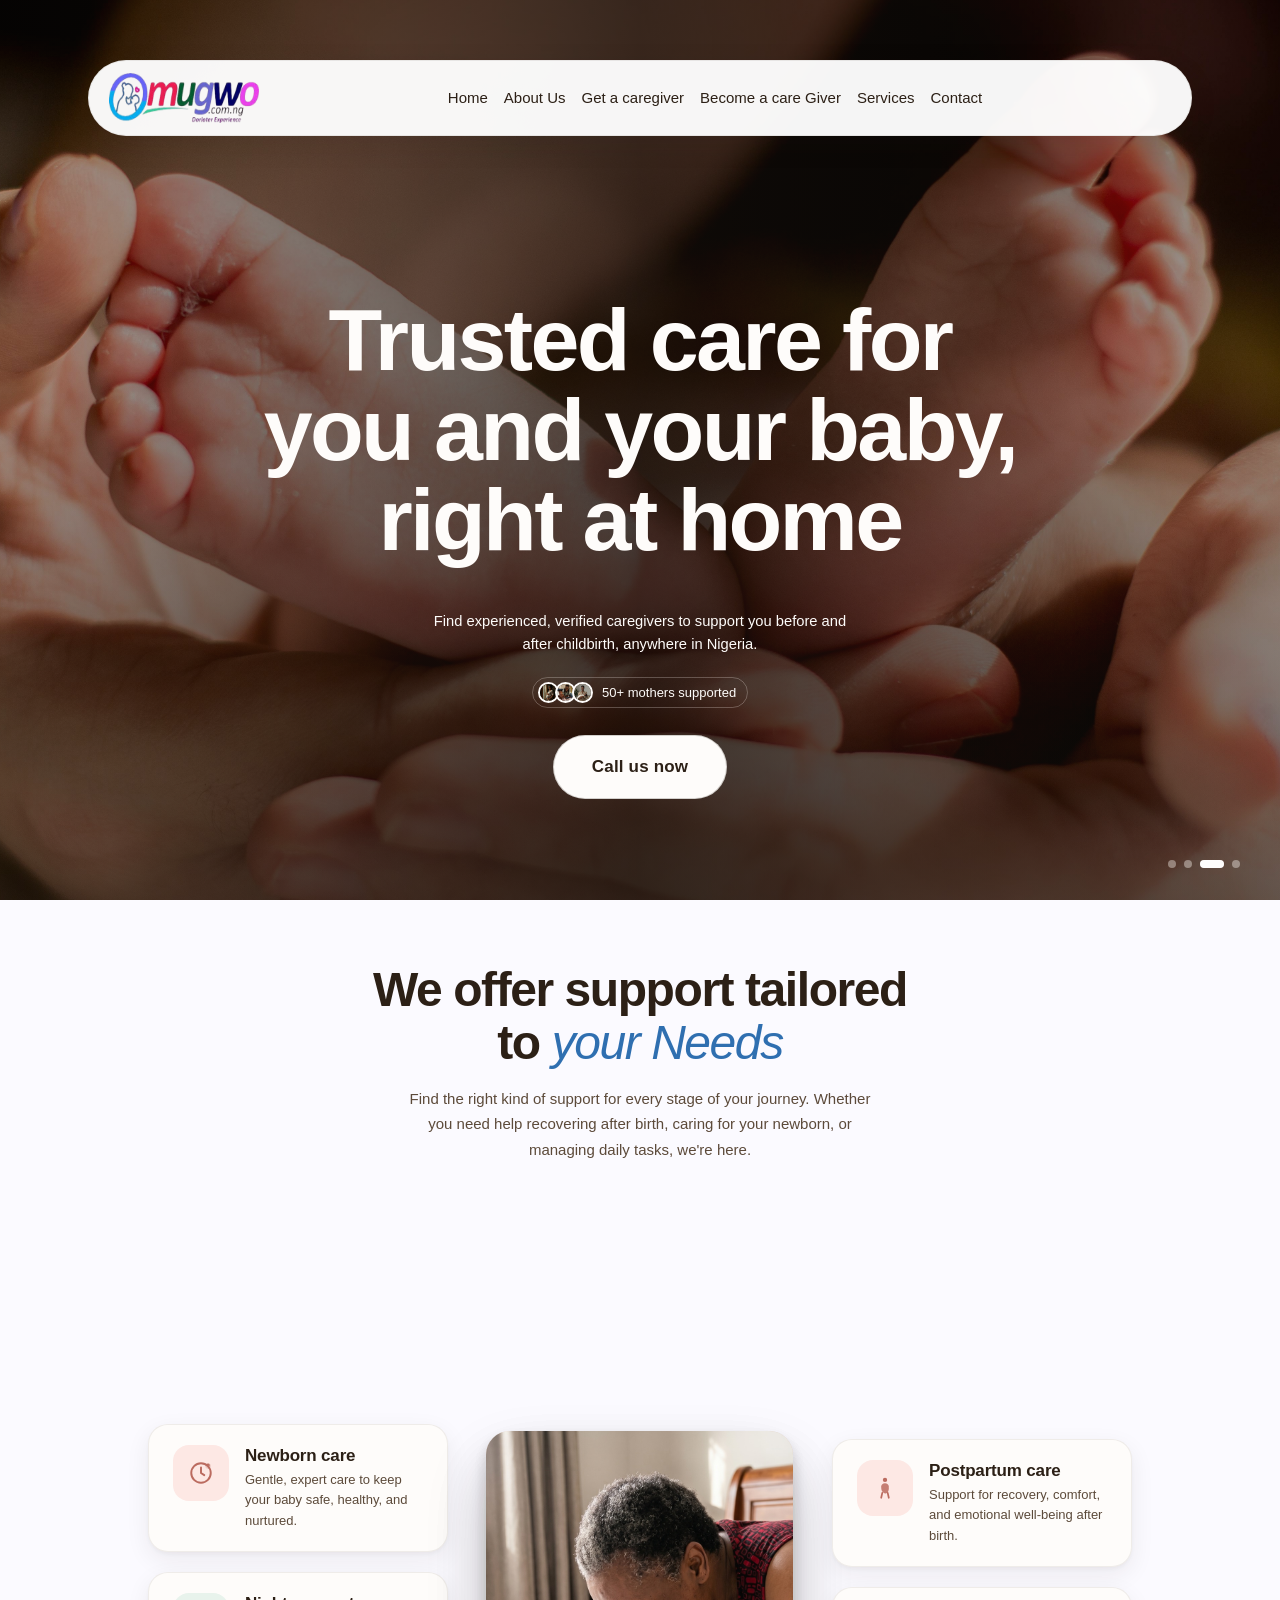
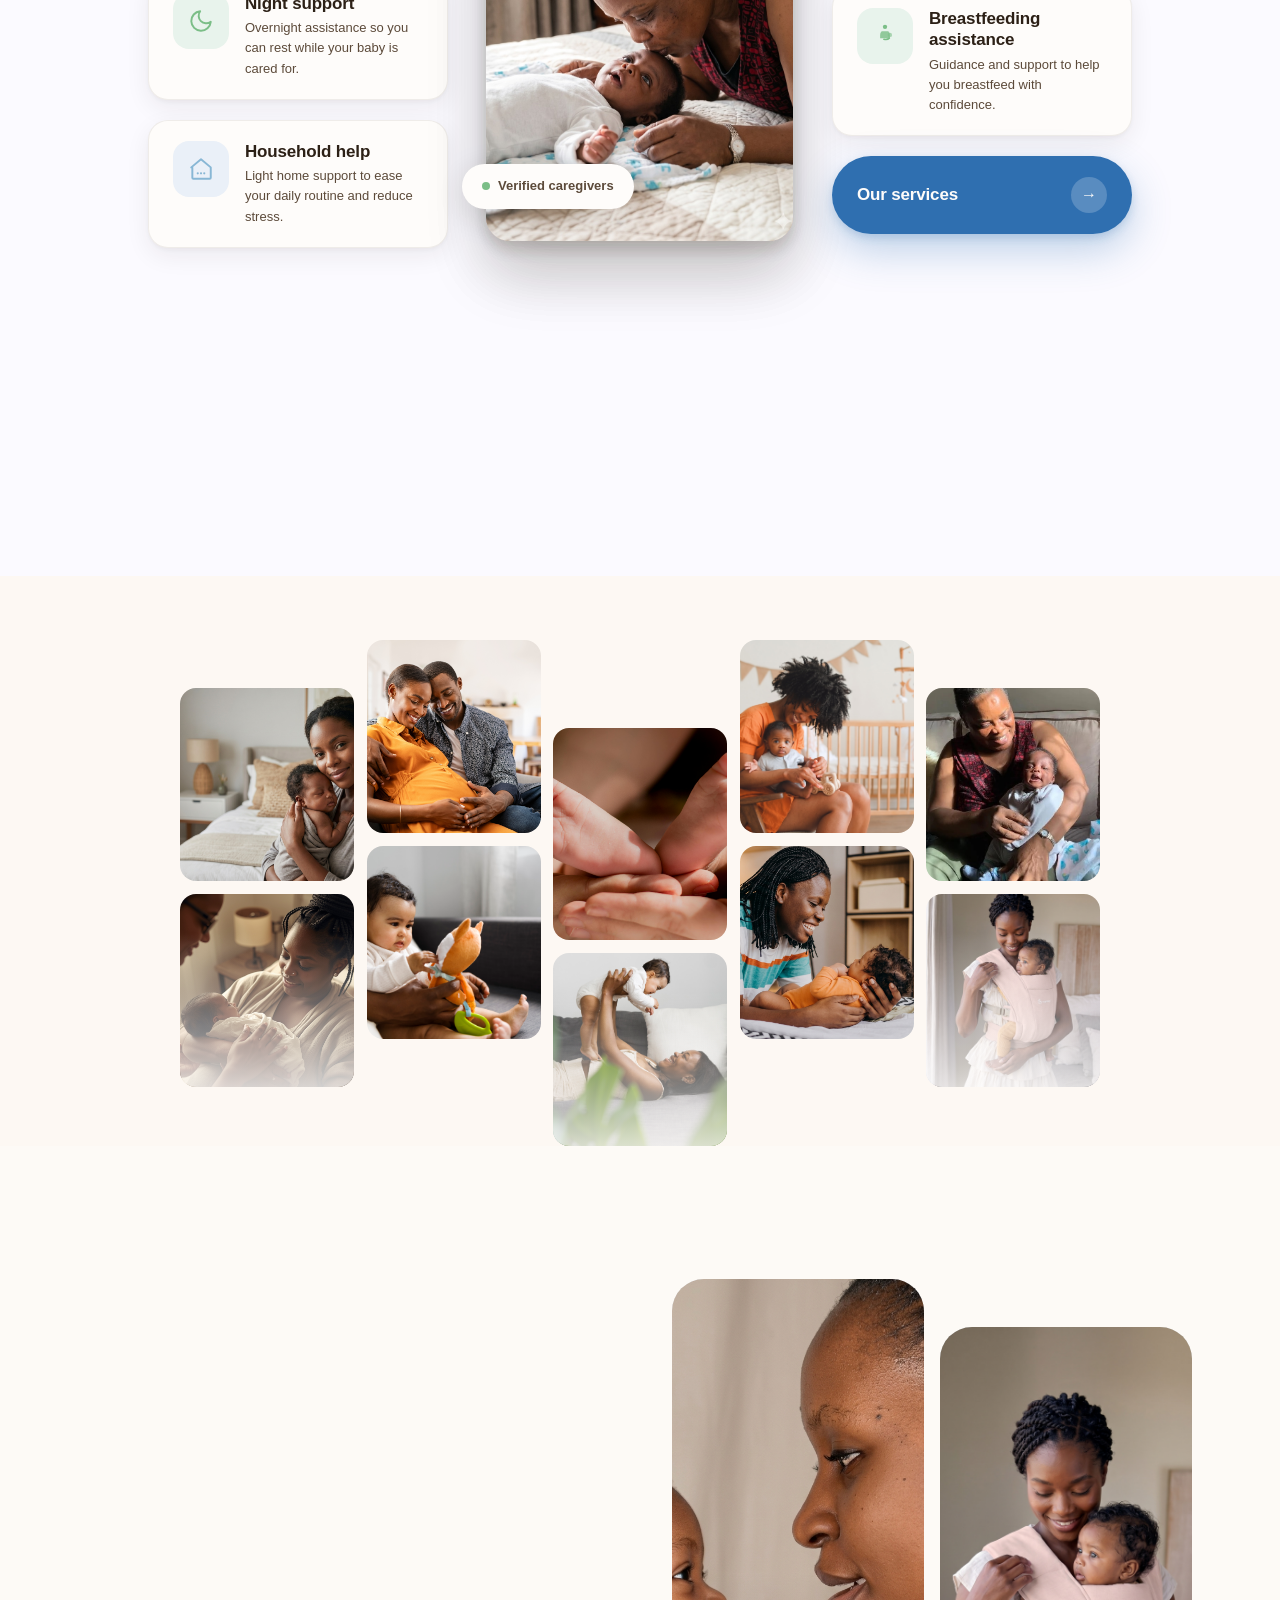
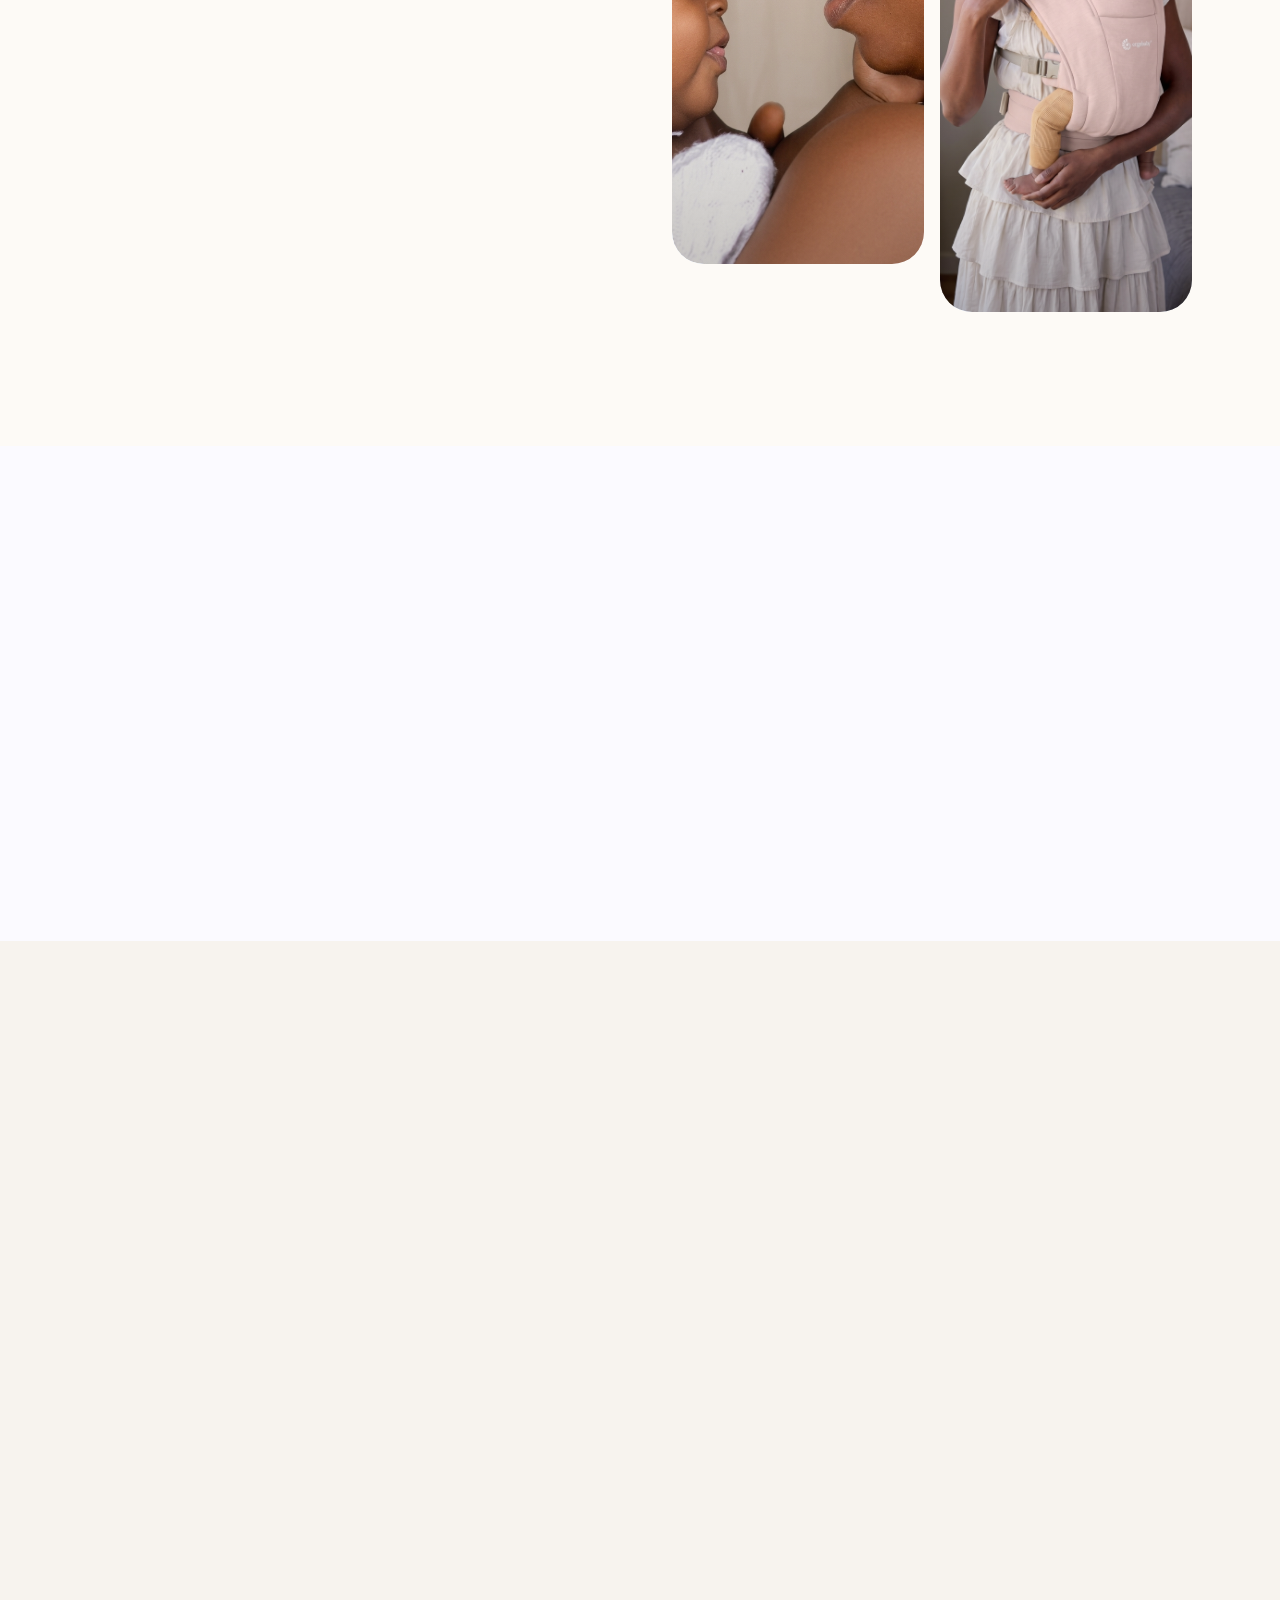
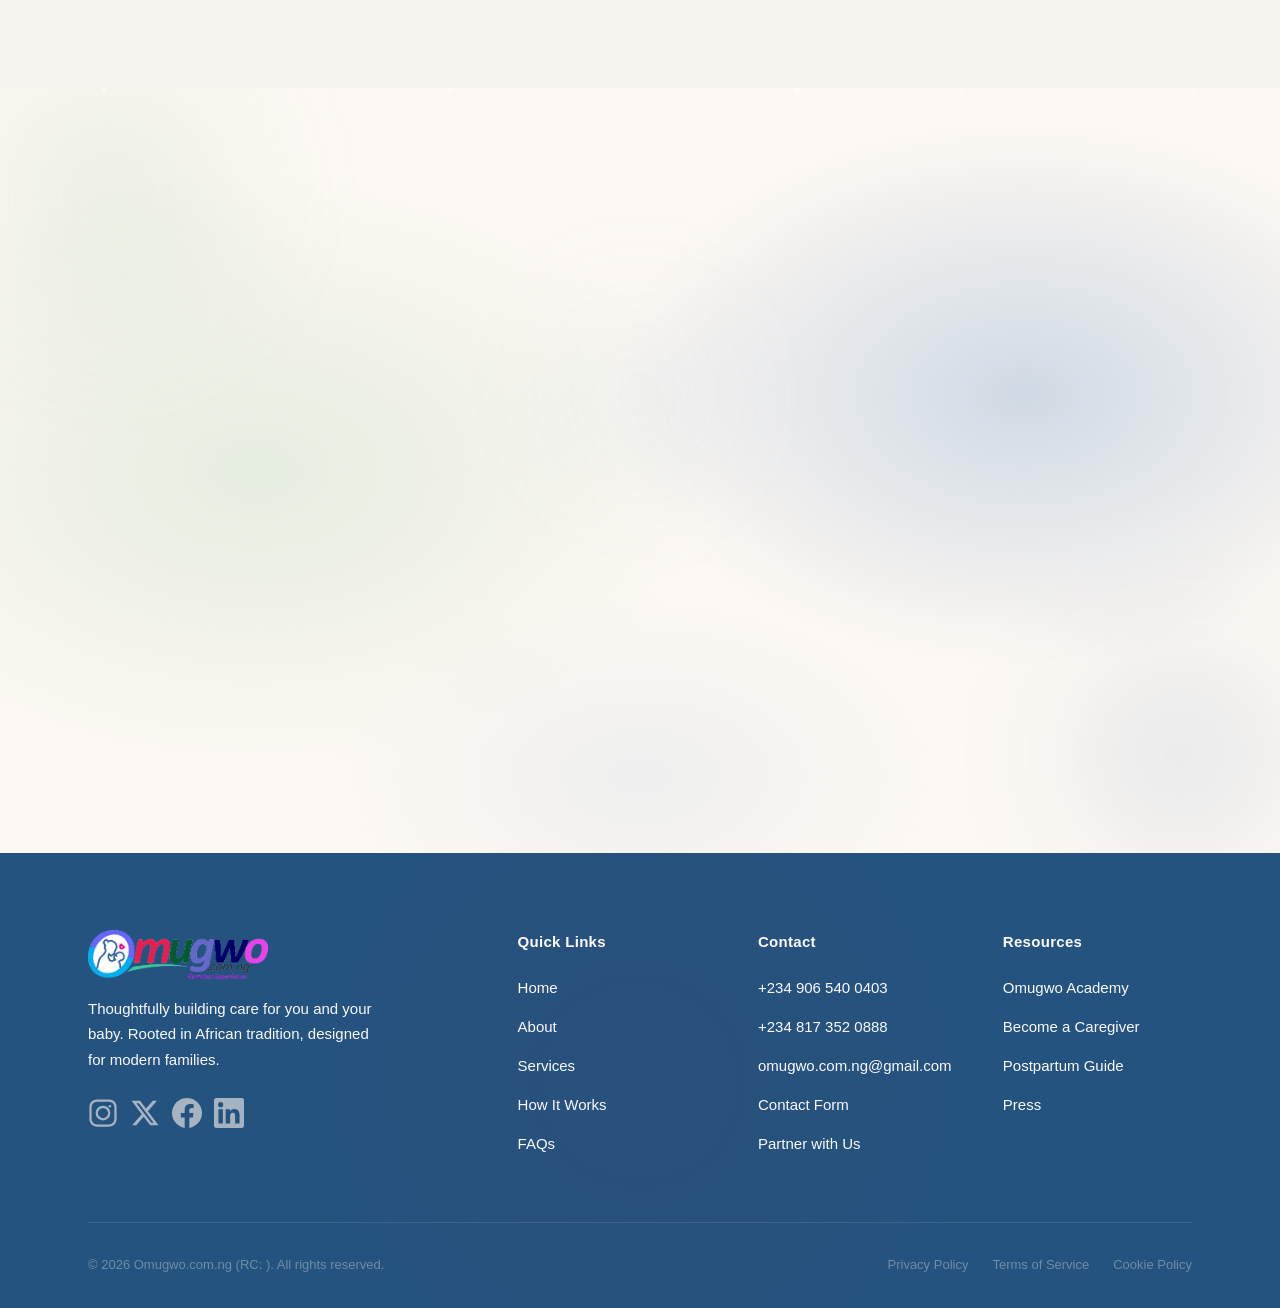
==== commit 79267547: "..." ====
--- a/index.html
+++ b/index.html
@@ -4,20 +4,57 @@
 <head>
   <meta charset="UTF-8">
   <meta name="viewport" content="width=device-width, initial-scale=1.0">
-  <meta name="description"
-    content="Omugwo.com.ng, Trusted postpartum care for Nigerian mothers. Find screened caregivers, access expert guidance, and receive the support you deserve after birth.">
-  <title>Omugwo.com.ng, Trusted Postpartum Care, Right at Home</title>
+  <meta name="description" content="Omugwo.com.ng, Trusted postpartum care for Nigerian mothers. Find screened caregivers, access expert guidance, and receive the support you deserve after birth.">
+  <title>Omugwo.com.ng</title>
   <link rel="stylesheet" href="css/style.css">
   <link rel="stylesheet" href="css/animations.css">
-  <link rel="icon" type="image/svg+xml" href="assets\omugwofavicon-nobg.png">
+  <link rel="icon" type="image/png" href="assets/omugwo-logo.png">
 </head>
 
 <body>
 
   <!-- ============================================
-     HERO, Full-bleed with floating pill nav
-     ============================================ -->
+    HERO, Full-bleed with floating pill nav
+    ============================================ -->
   <section class="hero" id="home" aria-label="Hero">
+
+    <!-- Hero image slider -->
+    <div class="hero__slider" aria-hidden="true">
+      <div class="hero__slide">
+        <div class="hero__slide-img hero__slide-placeholder">
+          <img src="images/banner-two-bg11.jpg" alt="" class="hero__slide-img">
+        </div>
+      </div>
+      <div class="hero__slide">
+        <div class="hero__slide-img hero__slide-placeholder"
+          style="background:linear-gradient(135deg,#5C4430,#3A2A1C,#B89A80);">
+          <img src="images/hero5.jpg" alt="" class="hero__slide-img">
+        </div>
+      </div>
+      <div class="hero__slide hero__slide--active">
+        <div class="hero__slide-img hero__slide-placeholder"
+          style="background:linear-gradient(135deg,#4A3A2A,#2C2016,#8A7060);">
+          <img src="images/hero3.jpg" alt="" class="hero__slide-img">
+        </div>
+      </div>
+      <div class="hero__slide">
+        <div class="hero__slide-img hero__slide-placeholder"
+          style="background:linear-gradient(135deg,#4A3A2A,#2C2016,#8A7060);">
+          <img src="images/banner-one-bg11.jpg" alt="" class="hero__slide-img">
+        </div>
+      </div>
+
+      <!-- Overlay gradient for text readability -->
+      <div class="hero__bg-overlay"></div>
+
+      <!-- Slider dots -->
+      <div class="hero__slider-dots" aria-label="Slide indicators">
+        <button class="hero__dot" data-slide="0" aria-label="Go to slide 1"></button>
+        <button class="hero__dot" data-slide="1" aria-label="Go to slide 2"></button>
+        <button class="hero__dot hero__dot--active" data-slide="2" aria-label="Go to slide 3"></button>
+        <button class="hero__dot" data-slide="3" aria-label="Go to slide 4"></button>
+      </div>
+    </div>
 
     <!-- Floating pill navbar (lives inside hero) -->
     <nav class="nav" role="navigation" aria-label="Main navigation">
@@ -25,7 +62,7 @@
         <div class="nav__pill">
 
           <a href="index.html" class="nav__logo" aria-label="Omugwo.com.ng Home">
-            <img src="assets\omugwologo-nobg.png" alt="" class="nav__logo-img" width="28" height="28">
+            <img src="assets/omugwologo-nobg.png" alt="" class="nav__logo-img" width="28" height="28">
           </a>
           <ul class="nav__links" role="list">
             <li><a href="index.html" class="nav__link">Home</a></li>
@@ -35,7 +72,7 @@
             <li><a href="services.html" class="nav__link">Services</a></li>
             <li><a href="contact.html" class="nav__link">Contact</a></li>
           </ul>
-          
+
           <button class="nav__hamburger" aria-label="Toggle menu" aria-expanded="false">
             <span></span><span></span><span></span>
           </button>
@@ -50,7 +87,7 @@
         <span></span><span></span>
       </button>
       <a href="index.html" class="nav__mobile-logo" aria-label="Omugwo.com.ng Home">
-        <img src="assets\omugwologo-nobg.png" alt="Omugwo.com.ng" class="nav__mobile-logo-img">
+        <img src="assets/omugwologo-nobg.png" alt="Omugwo.com.ng" class="nav__mobile-logo-img">
       </a>
       <ul role="list">
         <li><a href="index.html" class="nav__link">Home</a></li>
@@ -60,14 +97,19 @@
         <li><a href="services.html" class="nav__link">Services</a></li>
         <li><a href="contact.html" class="nav__link">Contact</a></li>
       </ul>
-      <div style="display:flex;flex-direction:column;gap:1rem;margin-top:auto;">
-        <a href="find-care.html" class="btn btn--outline">Join Waitlist</a>
-        <a href="find-care.html" class="btn btn--rust">Get Started</a>
-      </div>
     </div>
 
     <!-- Hero copy and image collage -->
     <div class="hero__content">
+      <h1 class="hero__headline reveal">
+        Trusted care for you and your baby, <br>
+        right at home
+      </h1>
+
+      <p class="hero__subtext reveal reveal-delay-1">
+        Find experienced, verified caregivers to support you before and after childbirth, anywhere in Nigeria.
+      </p>
+
       <div class="hero__trust reveal">
         <span class="hero__trust-avatars" aria-hidden="true">
           <img src="images/mother1.jpg" alt="">
@@ -77,138 +119,10 @@
         <span>50+ mothers supported</span>
       </div>
 
-      <h1 class="hero__headline reveal">
-        Trusted care for you and your baby,<br>
-        right at home
-      </h1>
-
-      <p class="hero__subtext reveal reveal-delay-1">
-        Find experienced, verified caregivers to support you before and after childbirth, anywhere in Nigeria.
-      </p>
-
       <div class="hero__actions reveal reveal-delay-2">
-        <a href="find-care.html" class="btn btn--ghost-white btn--lg">Find a caregiver</a>
-      </div>
-
-      <div class="hero__collage reveal reveal-delay-3" aria-label="Omugwo care in action">
-        <div class="hero__collage-column hero__collage-column--outer">
-          <div class="hero__collage-card hero__collage-card--top">
-            <img src="images/hero1.jpg" alt="Mother receiving support">
-          </div>
-          <div class="hero__collage-card hero__collage-card--fade">
-            <img src="images/service3.jpg" alt="Newborn care">
-          </div>
-        </div>
-
-        <div class="hero__collage-column">
-          <div class="hero__collage-card">
-            <img src="images/hero2.jpg" alt="Caregiver supporting a mother">
-          </div>
-          <div class="hero__collage-card">
-            <img src="images/motherandchild2.jpg" alt="Mother and child at home">
-          </div>
-        </div>
-
-        <div class="hero__collage-column hero__collage-column--centre">
-          <div class="hero__collage-card hero__collage-card--main">
-            <img src="images/hero3.jpg" alt="Mother with her caregiver">
-          </div>
-          <div class="hero__collage-card hero__collage-card--fade">
-            <img src="images/motherandchild3.jpg" alt="Mother resting with her baby">
-          </div>
-        </div>
-
-        <div class="hero__collage-column">
-          <div class="hero__collage-card">
-            <img src="images/hero4.jpg" alt="Caregiver offering guidance">
-          </div>
-          <div class="hero__collage-card">
-            <img src="images/hero5.jpg" alt="Mother receiving postpartum care">
-          </div>
-        </div>
-
-        <div class="hero__collage-column hero__collage-column--outer">
-          <div class="hero__collage-card hero__collage-card--top">
-            <img src="images/problem-4.jpg" alt="Mother and baby care">
-          </div>
-          <div class="hero__collage-card hero__collage-card--fade">
-            <img src="images/problem-3.jpg" alt="Mother resting at home">
-          </div>
-        </div>
-      </div>
-    </div>
-
-  </section>
-
-  <!-- ============================================
-     PROBLEM SECTION
-     ============================================ -->
-  <section class="problem" id="about" aria-label="The problem we solve">
-    <div class="container">
-
-      <div class="problem__inner">
-
-        <!-- Left col: headline + pain points + CTA -->
-        <div class="problem__left">
-          <p class="problem__label reveal">The Problem</p>
-          <h2 class="problem__headline reveal reveal-delay-1">
-            Motherhood shouldn't feel <em>overwhelming</em>
-          </h2>
-
-          <ul class="problem__pain-list" role="list">
-            <li class="problem__pain-item reveal reveal-delay-1">
-              <div class="problem__pain-item-inner">
-                <p class="problem__pain-title">No reliable help after delivery</p>
-                <p class="problem__pain-text">When you need support the most, it's often the hardest to find.</p>
-              </div>
-            </li>
-            <li class="problem__pain-item reveal reveal-delay-2">
-              <div class="problem__pain-item-inner">
-                <p class="problem__pain-title">Family support isn't always available</p>
-                <p class="problem__pain-text">Loved ones may care, but they can't always be there when you need them.
-                </p>
-              </div>
-            </li>
-            <li class="problem__pain-item reveal reveal-delay-3">
-              <div class="problem__pain-item-inner">
-                <p class="problem__pain-title">Hiring help feels risky or expensive</p>
-                <p class="problem__pain-text">Finding someone you trust shouldn't feel uncertain or out of reach.</p>
-              </div>
-            </li>
-          </ul>
-
-          <p class="problem__solution reveal reveal-delay-4">
-            We connect you with trusted, experienced caregivers who provide safe, in-home support when you need it most.
-          </p>
-
-          <div class="reveal" style="margin-top: var(--space-8);">
-            <a href="find-care.html" class="btn btn--primary btn--lg">Get a Caregiver</a>
-          </div>
-        </div>
-
-        <!-- Right col: two portrait images side by side -->
-        <div class="problem__images" aria-hidden="true">
-          <div class="problem__img-wrap problem__img-wrap--1">
-            <!--
-            Replace with: <img src="images/problem-1.jpg" alt="" class="problem__img" />
-            Photo tip: Mother with newborn, warm tones, portrait crop
-          -->
-            <div class="problem__img img-placeholder">
-              <img src="images/service3.jpg" alt="" class="problem__img">
-            </div>
-          </div>
-          <div class="problem__img-wrap problem__img-wrap--2">
-            <!--
-            Replace with: <img src="images/problem-2.jpg" alt="" class="problem__img" />
-            Photo tip: Close-up of baby or caregiver, portrait crop
-          -->
-            <div class="problem__img img-placeholder">
-              <img src="images/problem-3.jpg" alt="" class="problem__img">
-            </div>
-          </div>
-        </div>
-
-      </div>
+        <a href="contact.html" class="btn btn--ghost-white btn--lg">Call us now</a>
+      </div>
+
     </div>
   </section>
 
@@ -220,9 +134,8 @@
     <!-- Header scrolls away normally -->
     <div class="container">
       <div class="svc__header">
-        <p class="svc__label reveal">What We Offer</p>
         <h2 class="svc__headline reveal reveal-delay-1">
-          Support Tailored<br>to <em>your Needs</em>
+          We offer support tailored<br>to <em>your Needs</em>
         </h2>
         <p class="svc__subtext reveal reveal-delay-2">
           Find the right kind of support for every stage of your journey. Whether you need help recovering after birth,
@@ -343,7 +256,7 @@
               <!-- CTA card -->
               <div class="svc-card svc-card--cta" data-svc-index="6" style="--float-delay:0.9s; --float-duration:6.2s;">
                 <a href="services.html" class="svc-card__cta-link">
-                  <span class="svc-card__cta-text">Explore our services</span>
+                  <span class="svc-card__cta-text">Our services</span>
                   <span class="svc-card__cta-arrow" aria-hidden="true">→</span>
                 </a>
               </div>
@@ -355,6 +268,130 @@
       </div>
     </div>
 
+  </section>
+
+  <!-- ============================================
+    GALLERY SECTION 
+    ============================================ -->
+  <section class="gallery" id="gallery" aria-label="gallery" style="padding-top: 4rem;">
+
+    <div class="hero__collage reveal reveal-delay-3" aria-label="Omugwo care in action">
+      <div class="hero__collage-column hero__collage-column--outer">
+        <div class="hero__collage-card hero__collage-card--top">
+          <img src="images/hero1.jpg" alt="Mother receiving support">
+        </div>
+        <div class="hero__collage-card hero__collage-card--fade">
+          <img src="images/service3.jpg" alt="Newborn care">
+        </div>
+      </div>
+
+      <div class="hero__collage-column">
+        <div class="hero__collage-card">
+          <img src="images/hero2.jpg" alt="Caregiver supporting a mother">
+        </div>
+        <div class="hero__collage-card">
+          <img src="images/motherandchild2.jpg" alt="Mother and child at home">
+        </div>
+      </div>
+
+      <div class="hero__collage-column hero__collage-column--centre">
+        <div class="hero__collage-card hero__collage-card--main">
+          <img src="images/hero3.jpg" alt="Mother with her caregiver">
+        </div>
+        <div class="hero__collage-card hero__collage-card--fade">
+          <img src="images/motherandchild3.jpg" alt="Mother resting with her baby">
+        </div>
+      </div>
+
+      <div class="hero__collage-column">
+        <div class="hero__collage-card">
+          <img src="images/hero4.jpg" alt="Caregiver offering guidance">
+        </div>
+        <div class="hero__collage-card">
+          <img src="images/hero5.jpg" alt="Mother receiving postpartum care">
+        </div>
+      </div>
+
+      <div class="hero__collage-column hero__collage-column--outer">
+        <div class="hero__collage-card hero__collage-card--top">
+          <img src="images/problem-4.jpg" alt="Mother and baby care">
+        </div>
+        <div class="hero__collage-card hero__collage-card--fade">
+          <img src="images/problem-3.jpg" alt="Mother resting at home">
+        </div>
+      </div>
+    </div>
+
+  </section>
+
+  <!-- ============================================
+     PROBLEM SECTION
+     ============================================ -->
+  <section class="problem" id="about" aria-label="The problem we solve">
+    <div class="container">
+
+      <div class="problem__inner">
+
+        <!-- Left col: headline + pain points + CTA -->
+        <div class="problem__left">
+          <h2 class="problem__headline reveal reveal-delay-1">
+            Motherhood shouldn't feel <em>overwhelming</em>
+          </h2>
+          <ul class="problem__pain-list" role="list">
+            <li class="problem__pain-item reveal reveal-delay-1">
+              <div class="problem__pain-item-inner">
+                <p class="problem__pain-title">No reliable help after delivery</p>
+                <p class="problem__pain-text">When you need support the most, it's often the hardest to find.</p>
+              </div>
+            </li>
+            <li class="problem__pain-item reveal reveal-delay-2">
+              <div class="problem__pain-item-inner">
+                <p class="problem__pain-title">Family support isn't always available</p>
+                <p class="problem__pain-text">Loved ones may care, but they can't always be there when you need them.
+                </p>
+              </div>
+            </li>
+            <li class="problem__pain-item reveal reveal-delay-3">
+              <div class="problem__pain-item-inner">
+                <p class="problem__pain-title">Hiring help feels risky or expensive</p>
+                <p class="problem__pain-text">Finding someone you trust shouldn't feel uncertain or out of reach.</p>
+              </div>
+            </li>
+          </ul>
+
+          <p class="problem__solution reveal reveal-delay-4">
+            We connect you with trusted, experienced caregivers who provide safe, in-home support when you need it most.
+          </p>
+
+          <div class="reveal" style="margin-top: var(--space-8);">
+            <a href="find-care.html" class="btn btn--primary btn--lg">Get a Caregiver</a>
+          </div>
+        </div>
+
+        <!-- Right col: two portrait images side by side -->
+        <div class="problem__images" aria-hidden="true">
+          <div class="problem__img-wrap problem__img-wrap--1">
+            <!--
+            Replace with: <img src="images/problem-1.jpg" alt="" class="problem__img" />
+            Photo tip: Mother with newborn, warm tones, portrait crop
+          -->
+            <div class="problem__img img-placeholder">
+              <img src="images/banner-two-bg12.jpg" alt="" class="problem__img">
+            </div>
+          </div>
+          <div class="problem__img-wrap problem__img-wrap--2">
+            <!--
+            Replace with: <img src="images/problem-2.jpg" alt="" class="problem__img" />
+            Photo tip: Close-up of baby or caregiver, portrait crop
+          -->
+            <div class="problem__img img-placeholder">
+              <img src="images/problem-3.jpg" alt="" class="problem__img">
+            </div>
+          </div>
+        </div>
+
+      </div>
+    </div>
   </section>
 
   <!-- ============================================
@@ -407,7 +444,7 @@
             </div>
           </div>
           <div class="reveal reveal-delay-3">
-            <a href="services.html" class="btn btn--primary btn--lg">Find a Caregiver</a>
+            <a href="find-care.html" class="btn btn--primary btn--lg">Get a Caregiver</a>
           </div>
         </div>
 
@@ -491,10 +528,10 @@
           </button>
           <div class="faq__answer">
             <div class="faq__answer-inner">
-              <p>Omugwo.com.ng is a marketplace platform connecting new mothers in Nigeria with vetted, trained
-                postpartum
-                caregivers. Drawing from the traditional Igbo practice, where family comes to support a new mother, we
-                modernize and formalize that care for today's families.</p>
+              <p>Omugwo.com.ng is a platform connecting new mothers in Nigeria with vetted, trained postpartum
+                caregivers.
+                Drawing from the traditional Igbo practice, where family comes to support a new mother, wemodernize and
+                formalize that care for today's families.</p>
             </div>
           </div>
         </div>
@@ -517,10 +554,9 @@
           </button>
           <div class="faq__answer">
             <div class="faq__answer-inner">
-              <p>All caregivers undergo background checks, identity verification, health screenings, and complete our
+              <p>Our caregivers undergo background checks, identity verification, health screenings, and complete our
                 Omugwo.com.ng Academy training programme. We assess cultural competency, newborn care skills, and
-                emotional
-                intelligence before any caregiver is listed.</p>
+                emotional intelligence before any caregiver is listed.</p>
             </div>
           </div>
         </div>
@@ -544,8 +580,8 @@
           </button>
           <div class="faq__answer">
             <div class="faq__answer-inner">
-              <p>We are currently launching in Port Harcourt. Abuja and Lagos coming soon. 
-                 Join the waitlist and select your city, we'll notify you the moment we expand to your area.</p>
+              <p>We are currently launching in Port Harcourt. Abuja and Lagos coming soon.
+                Join the waitlist and select your city, we'll notify you the moment we expand to your area.</p>
             </div>
           </div>
         </div>
@@ -609,12 +645,18 @@
       <span class="cta__particle"></span><span class="cta__particle"></span>
       <span class="cta__particle"></span><span class="cta__particle"></span>
     </div>
-
     <div class="container cta__inner">
       <p class="cta__subtext reveal reveal-delay-2">
         Be among the first to access trusted, culturally rooted postpartum care.
       </p>
-
+      <div class="cta__proof reveal reveal-delay-4">
+        <span class="cta__proof-avatars" aria-hidden="true">
+          <img src="images/mother1.jpg" alt="" class="cta__avatar" style="object-fit:cover" loading="lazy">
+          <img src="images/motherandchild1.jpg" alt="" class="cta__avatar" style="object-fit:cover" loading="lazy">
+          <img src="images/midwife2.jpg" alt="" class="cta__avatar" style="object-fit:cover" loading="lazy">
+        </span>
+        <p class="cta__proof-text"><strong>100+ mothers</strong> already on the waitlist</p>
+      </div>
     </div>
   </section>
 
@@ -626,34 +668,49 @@
       <div class="footer__top">
         <div class="footer__brand">
           <div class="footer__logo">
-            <img src="assets\omugwologo-nobg.png" alt="" width="150" height="40" class="footer__logo-img">
+            <img src="assets/omugwo-logo-full.png" alt="" width="180" height="50" class="footer__logo-img">
             <span class="footer__logo-text"></span>
           </div>
           <p>Thoughtfully building care for you and your baby. Rooted in African tradition, designed for modern
             families.</p>
           <div class="footer__social" aria-label="Social media links">
+            <!-- Instagram -->
             <a href="https://instagram.com/Omugwo.com.ng" class="footer__social-link" aria-label="Instagram"
               target="_blank" rel="noopener">
-              <svg width="14" height="14" viewbox="0 0 24 24" fill="none" stroke="currentColor" stroke-width="1.8"
-                stroke-linecap="round" stroke-linejoin="round">
+              <svg width="30" height="50" viewBox="0 0 24 24" fill="none" stroke="currentColor" stroke-width="1.8"
+                stroke-linecap="round" stroke-linejoin="round" aria-hidden="true">
                 <rect x="2" y="2" width="20" height="20" rx="5"></rect>
                 <circle cx="12" cy="12" r="5"></circle>
                 <circle cx="17.5" cy="6.5" r="1" fill="currentColor" stroke="none"></circle>
               </svg>
             </a>
+
+            <!-- Twitter / X -->
             <a href="https://twitter.com/Omugwo.com.ng" class="footer__social-link" aria-label="Twitter / X"
               target="_blank" rel="noopener">
-              <svg width="14" height="14" viewbox="0 0 24 24" fill="currentColor">
+              <svg width="30" height="50" viewBox="0 0 24 24" fill="currentColor" aria-hidden="true">
                 <path
                   d="M18.244 2.25h3.308l-7.227 8.26 8.502 11.24H16.17l-5.214-6.817L4.99 21.75H1.68l7.73-8.835L1.254 2.25H8.08l4.713 6.231zm-1.161 17.52h1.833L7.084 4.126H5.117z">
                 </path>
               </svg>
             </a>
+
+            <!-- Facebook -->
             <a href="https://facebook.com/Omugwo.com.ng" class="footer__social-link" aria-label="Facebook"
               target="_blank" rel="noopener">
-              <svg width="14" height="14" viewbox="0 0 24 24" fill="currentColor">
+              <svg width="30" height="50" viewBox="0 0 24 24" fill="currentColor" aria-hidden="true">
                 <path
                   d="M24 12.073c0-6.627-5.373-12-12-12s-12 5.373-12 12c0 5.99 4.388 10.954 10.125 11.854v-8.385H7.078v-3.47h3.047V9.43c0-3.007 1.792-4.669 4.533-4.669 1.312 0 2.686.235 2.686.235v2.953H15.83c-1.491 0-1.956.925-1.956 1.874v2.25h3.328l-.532 3.47h-2.796v8.385C19.612 23.027 24 18.062 24 12.073z">
+                </path>
+              </svg>
+            </a>
+
+            <!-- LinkedIn -->
+            <a href="https://www.linkedin.com/company/omugwo/" class="footer__social-link" aria-label="LinkedIn"
+              target="_blank" rel="noopener">
+              <svg width="30" height="50" viewBox="0 0 24 24" fill="currentColor" aria-hidden="true">
+                <path
+                  d="M20.45 20.45h-3.56v-5.57c0-1.33-.03-3.04-1.85-3.04-1.85 0-2.14 1.45-2.14 2.95v5.66H9.34V9h3.42v1.56h.05c.48-.9 1.64-1.85 3.37-1.85 3.6 0 4.27 2.37 4.27 5.45v6.29zM5.32 7.43a2.07 2.07 0 1 1 0-4.14 2.07 2.07 0 0 1 0 4.14zM3.54 9h3.56v11.45H3.54V9zM22.23 0H1.77C.79 0 0 .77 0 1.72v20.56C0 23.23.79 24 1.77 24h20.46c.98 0 1.77-.77 1.77-1.72V1.72C24 .77 23.21 0 22.23 0z">
                 </path>
               </svg>
             </a>
@@ -663,24 +720,22 @@
           <p class="footer__col-title">Quick Links</p>
           <ul class="footer__links" role="list">
             <li><a href="index.html" class="footer__link">Home</a></li>
-            <li><a href="#about" class="footer__link">About</a></li>
+            <li><a href="about.html" class="footer__link">About</a></li>
             <li><a href="services.html" class="footer__link">Services</a></li>
-            <li><a href="#how-it-works" class="footer__link">How It Works</a></li>
-            <li><a href="#faq" class="footer__link">FAQs</a></li>
+            <li><a href="services.html#how-it-works" class="footer__link">How It Works</a></li>
+            <li><a href="index.html#faq" class="footer__link">FAQs</a></li>
           </ul>
         </div>
-
         <div>
           <p class="footer__col-title">Contact</p>
           <ul class="footer__links" role="list">
             <li><a href="tel:+2349065400403" class="footer__link">+234 906 540 0403</a></li>
-            <li><a href="tel:+234 817 352 0888" class="footer__link">+234 817 352 0888</a></li>
+            <li><a href="tel:+2348173520888" class="footer__link">+234 817 352 0888</a></li>
             <li><a href="mailto:omugwo.com.ng@gmail.com" class="footer__link">omugwo.com.ng@gmail.com</a></li>
             <li><a href="contact.html" class="footer__link">Contact Form</a></li>
             <li><a href="contact.html" class="footer__link">Partner with Us</a></li>
           </ul>
         </div>
-
         <div>
           <p class="footer__col-title">Resources</p>
           <ul class="footer__links" role="list">
@@ -690,9 +745,7 @@
             <li><a href="coming-soon.html" class="footer__link">Press</a></li>
           </ul>
         </div>
-
-      </div>
-
+      </div>
       <div class="footer__bottom">
         <p class="footer__copy">&copy; 2026 Omugwo.com.ng (RC: ). All rights reserved.</p>
         <nav class="footer__legal" aria-label="Legal">
--- a/css/style.css
+++ b/css/style.css
@@ -212,15 +212,14 @@
   justify-content: space-between;
   backdrop-filter: blur(12px) saturate(180%);
   -webkit-backdrop-filter: blur(12px) saturate(180%);
-  background: rgba(255, 255, 255, 0.1);
   border-radius: var(--radius-full);
   padding: var(--space-3) var(--space-5);
-  box-shadow: 0 4px 24px rgba(0, 0, 0, 0.08);
+  box-shadow: 0 4px 30px rgba(0, 0, 0, 0.08);
   transition: all 0.4s var(--ease-out-quart);
 }
 
 .nav.nav--fixed .nav__pill {
-  background: rgba(253, 248, 243, 0.94);
+  /* background: rgba(253, 248, 243, 0.94); */
   box-shadow: 0 8px 32px rgba(0, 0, 0, 0.12);
 }
 
@@ -268,9 +267,9 @@
 .nav__links {
   display: flex;
   align-items: center;
-  gap: var(--space-6);
+  gap: var(--space-4);
   margin: 0 auto;
-  padding: 0 var(--space-8);
+  padding: 0 var(--space-4);
 }
 .nav__link {
   font-size: var(--text-sm);
@@ -442,7 +441,7 @@
   object-position: center top;
   /* Ken Burns zoom effect on active slide */
   transform: scale(1);
-  transition: transform 6s ease-out;
+  transition: transform 2s ease-out;
 }
 .hero__slide--active .hero__slide-img {
   transform: scale(1.06);
@@ -457,9 +456,9 @@
   align-items: center;
   justify-content: center;
   gap: var(--space-3);
-  color: rgba(253, 248, 243, 0.45);
+  /* color: rgba(253, 248, 243, 0.45); */
   font-size: var(--text-sm);
-  font-weight: 500;
+  font-weight: 900;
   letter-spacing: 0.03em;
 }
 .hero__slide-placeholder small {
@@ -473,14 +472,13 @@
 .hero__bg-overlay {
   position: absolute;
   inset: 0;
-  background:
-    linear-gradient(
-      to right,
-      rgba(20, 14, 10, 0.75) 0%,
-      rgba(20, 14, 10, 0.45) 50%,
-      rgba(20, 14, 10, 0.15) 100%
-    ),
-    linear-gradient(to top, rgba(20, 14, 10, 0.7) 0%, transparent 45%);
+  background:linear-gradient(to right,
+      rgba(20, 14, 10, 0.25) 0%,
+      rgba(20, 14, 10, 0.70) 50%,
+      rgba(20, 14, 10, 0.25) 100%
+  ),
+    linear-gradient(to top,
+      rgba(20, 14, 10, 0.45) 0%, transparent 60%);
   z-index: 1;
 }
 
@@ -536,23 +534,21 @@
   padding-bottom: clamp(var(--space-10), 18vw, 12rem);
   display: flex;
   flex-direction: column;
-  align-items: center;
-  text-align: center;
+  align-items: left;
+  text-align: left;
 }
 
 .hero__headline {
   font-family: var(--font-display);
-  font-size: var(--text-2xl);
-  font-weight: 600;
-  line-height: 1.08;
   letter-spacing: -0.03em;
   color: var(--white);
   margin-bottom: var(--space-5);
+  padding: 100px 0px 30px 0px;
 }
 
 .hero__subtext {
   font-size: clamp(var(--text-base), 2vw, var(--text-md));
-  color: rgba(253, 248, 243, 0.8);
+  color: var(--white);
   line-height: 1.65;
   max-width: 44ch;
   margin-bottom: var(--space-8);
@@ -600,7 +596,7 @@
   align-items: center;
   gap: var(--space-2);
   font-size: var(--text-sm);
-  color: rgba(253, 248, 243, 0.85);
+  color: var(--white);
   font-weight: 500;
 }
 
@@ -623,9 +619,9 @@
   gap: 0.55rem;
   margin-bottom: clamp(1.25rem, 3vh, 2rem);
   padding: 0.25rem 0.65rem 0.25rem 0.3rem;
-  border: 1px solid rgba(44, 32, 22, 0.14);
+  border: 1px solid rgba(253, 248, 243, 0.25);
   border-radius: var(--radius-full);
-  color: var(--earth-soft);
+  color: var(--white);
   font-size: var(--text-xs);
 }
 
@@ -648,7 +644,7 @@
   margin-bottom: 1rem;
   font-size: clamp(2.25rem, 4.5vw, 3.8rem);
   line-height: 1.02;
-  color: var(--earth);
+  color: var(--white);
 }
 
 .hero__subtext {
@@ -656,7 +652,7 @@
   margin-bottom: 1.35rem;
   font-size: clamp(0.8rem, 1.4vw, 0.92rem);
   line-height: 1.55;
-  color: var(--text-secondary);
+  color: var(--white);
 }
 
 .hero__actions {
@@ -2811,7 +2807,7 @@
 /* Contact card — last item in grid, spans full width */
 .faq__contact-card {
   grid-column: 1 / -1;
-  background: linear-gradient(135deg, #3f3b36 0%, #5a4a3a 100%);
+  background: linear-gradient(135deg, #1e3a5f 0%, #1e3a5f 100%);
   border-radius: 20px;
   padding: clamp(var(--space-8), 4vw, var(--space-10))
     clamp(var(--space-8), 5vw, var(--space-16));
@@ -2889,7 +2885,7 @@
       /* Earth Root overlay */ rgba(58, 40, 32, 0.9) 100%
         /* Deep Rust overlay */
     ),
-    url("../images/motherandchild2.jpg"); /* Replace with your image path */
+    url("../images/sleeping-baby.jpg");
 
   background-size: cover;
   background-position: center;
@@ -3284,10 +3280,7 @@
 .footer {
   position: relative;
   isolation: isolate;
-  background:
-    radial-gradient(circle at 20% 20%, rgba(91, 145, 197, 0.2), transparent 28%),
-    radial-gradient(circle at 72% 22%, rgba(47, 111, 176, 0.2), transparent 30%),
-    linear-gradient(180deg, #12263b 0%, #1e4b76 100%);
+  background: #24537F;
   padding: clamp(var(--space-12), 6vw, var(--space-20)) 0 var(--space-8);
   overflow: hidden;
 }
@@ -3299,18 +3292,27 @@
   pointer-events: none;
 }
 .footer::before {
-  background:
-    radial-gradient(circle at 16% 30%, rgba(136, 183, 213, 0.16), transparent 22%),
-    radial-gradient(circle at 58% 34%, rgba(91, 145, 197, 0.18), transparent 26%),
-    radial-gradient(circle at 82% 48%, rgba(47, 111, 176, 0.14), transparent 28%);
-  filter: blur(55px);
-  opacity: 0.95;
-  z-index: 0;
+  content: '';
+  position: absolute;
+  top: 0;
+  left: 50%;
+  transform: translateX(-50%);
+  width: 80%;
+  height: 100%;
+  background: radial-gradient(circle, rgba(160, 35, 56, 0.04) 0%, transparent 70%);
+  pointer-events: none;
+  z-index: -1;
 }
 .footer::after {
-  background: linear-gradient(90deg, rgba(255, 255, 255, 0.03), rgba(255, 255, 255, 0.01) 18%, rgba(255, 255, 255, 0.02) 52%, rgba(255, 255, 255, 0.01) 100%);
-  mix-blend-mode: screen;
-  z-index: 0;
+  content: '';
+  position: absolute;
+  top: 0;
+  left: 0;    
+  width: 100%;
+  height: 100px;
+  background: linear-gradient(to bottom, rgba(9, 10, 15, 0), transparent);
+  pointer-events: none;
+  z-index: 1;
 }
 .footer > .container {
   position: relative;
@@ -3326,7 +3328,7 @@
 }
 .footer__brand p {
   font-size: var(--text-sm);
-  color: rgba(253, 245, 236, 0.5);
+  color: rgba(255, 255, 255, 0.971);
   line-height: 1.7;
   max-width: 34ch;
   margin-top: var(--space-4);
@@ -3348,25 +3350,16 @@
 .footer__social {
   display: flex;
   gap: var(--space-3);
-  margin-top: var(--space-6);
+  margin-top: var(--space-4);
 }
 .footer__social-link {
-  width: 36px;
-  height: 36px;
   border-radius: 50%;
-  background: rgba(253, 245, 236, 0.08);
-  border: 1px solid rgba(253, 245, 236, 0.12);
   display: grid;
   place-items: center;
   color: rgba(253, 245, 236, 0.6);
-  font-size: 0.85rem;
   transition:
     background var(--transition-fast),
     color var(--transition-fast);
-}
-.footer__social-link:hover {
-  background: rgba(47, 111, 176, 0.25);
-  color: var(--rust-light);
 }
 .footer__col-title {
   font-size: var(--text-sm);
--- a/css/animations.css
+++ b/css/animations.css
@@ -88,6 +88,9 @@
 .hero__headline {
   animation: fadeUp 0.9s cubic-bezier(0.25, 1, 0.5, 1) both;
   animation-delay: 0.35s;
+  font-family: var(--font-display);
+  font-size: clamp(2rem, 7vw, 5.5rem);
+  font-weight: 700;
 }
 .hero__subtext {
   animation: fadeUp 0.9s cubic-bezier(0.25, 1, 0.5, 1) both;
@@ -115,6 +118,7 @@
   transform: none;
   transition: none;
   animation-fill-mode: both;
+  font-weight: 700p;
 }
 /* Mark as visible so JS observer doesn't override */
 .hero__headline,
